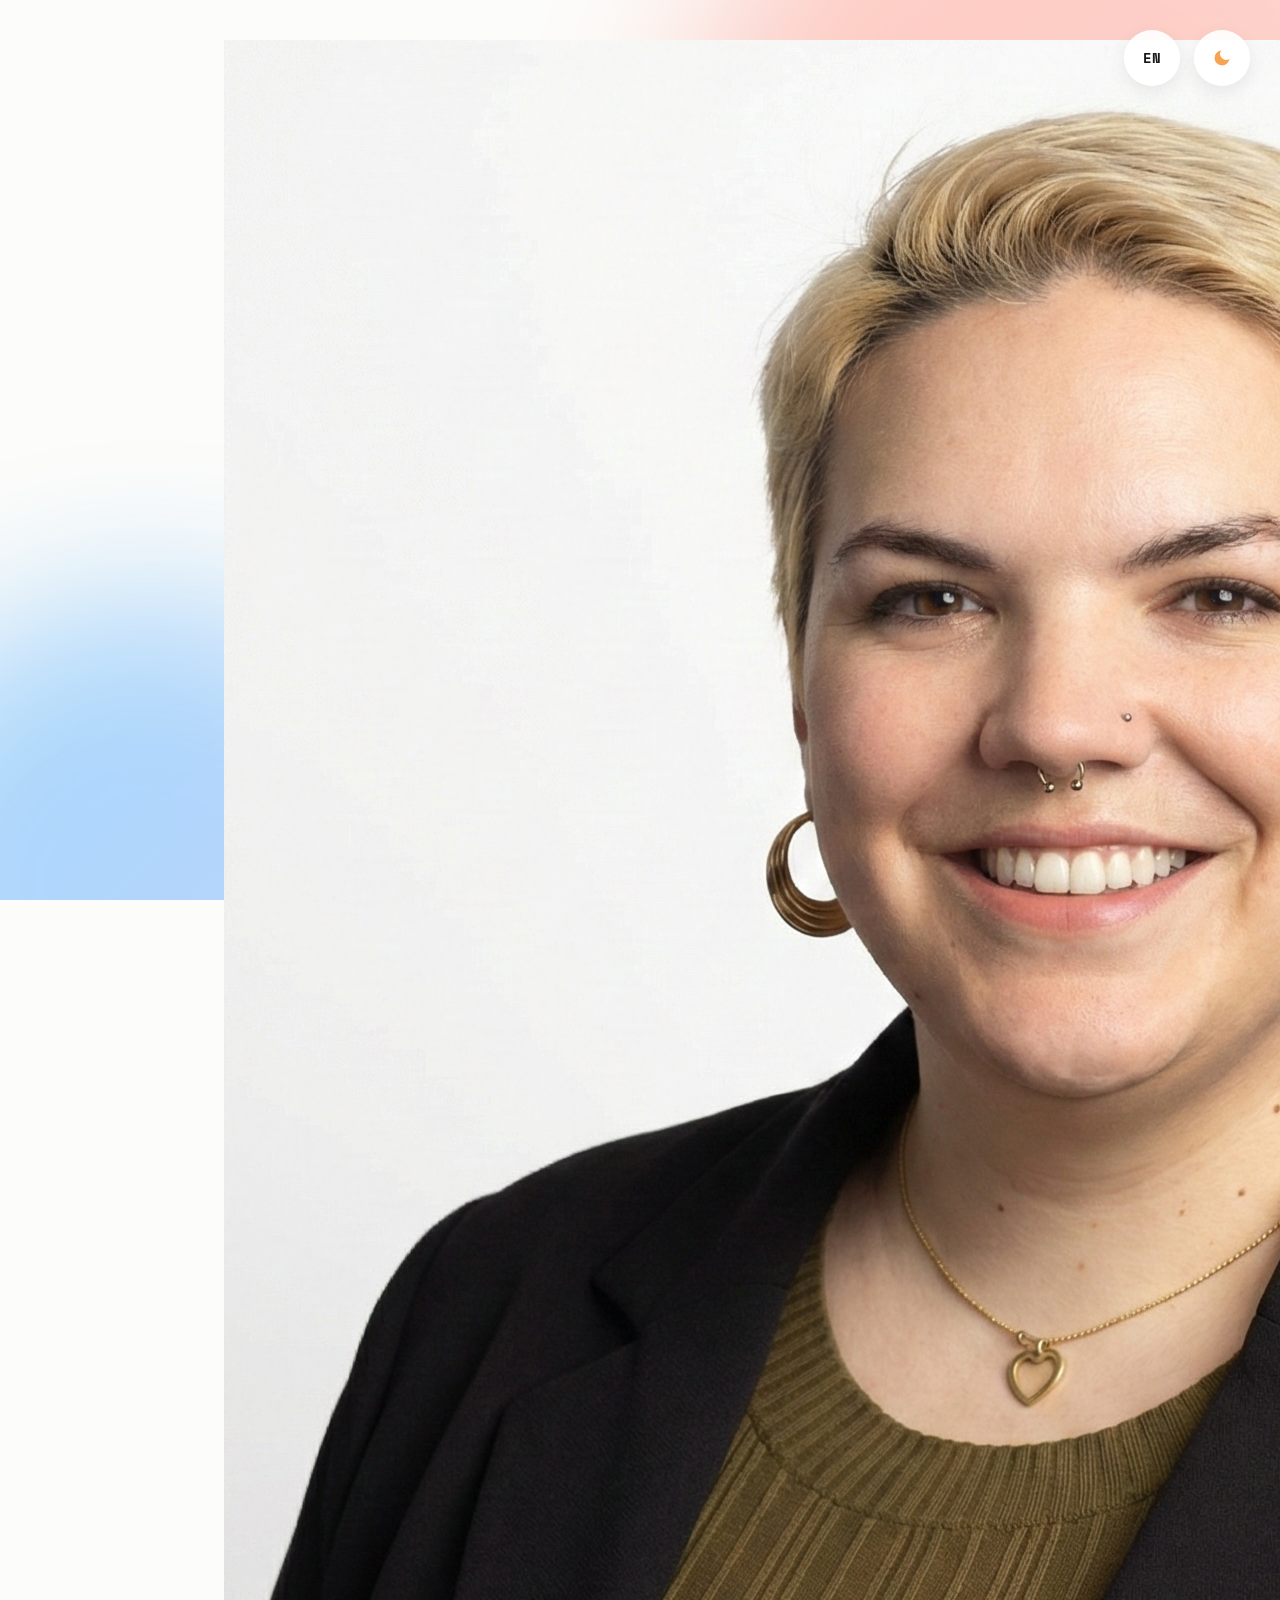
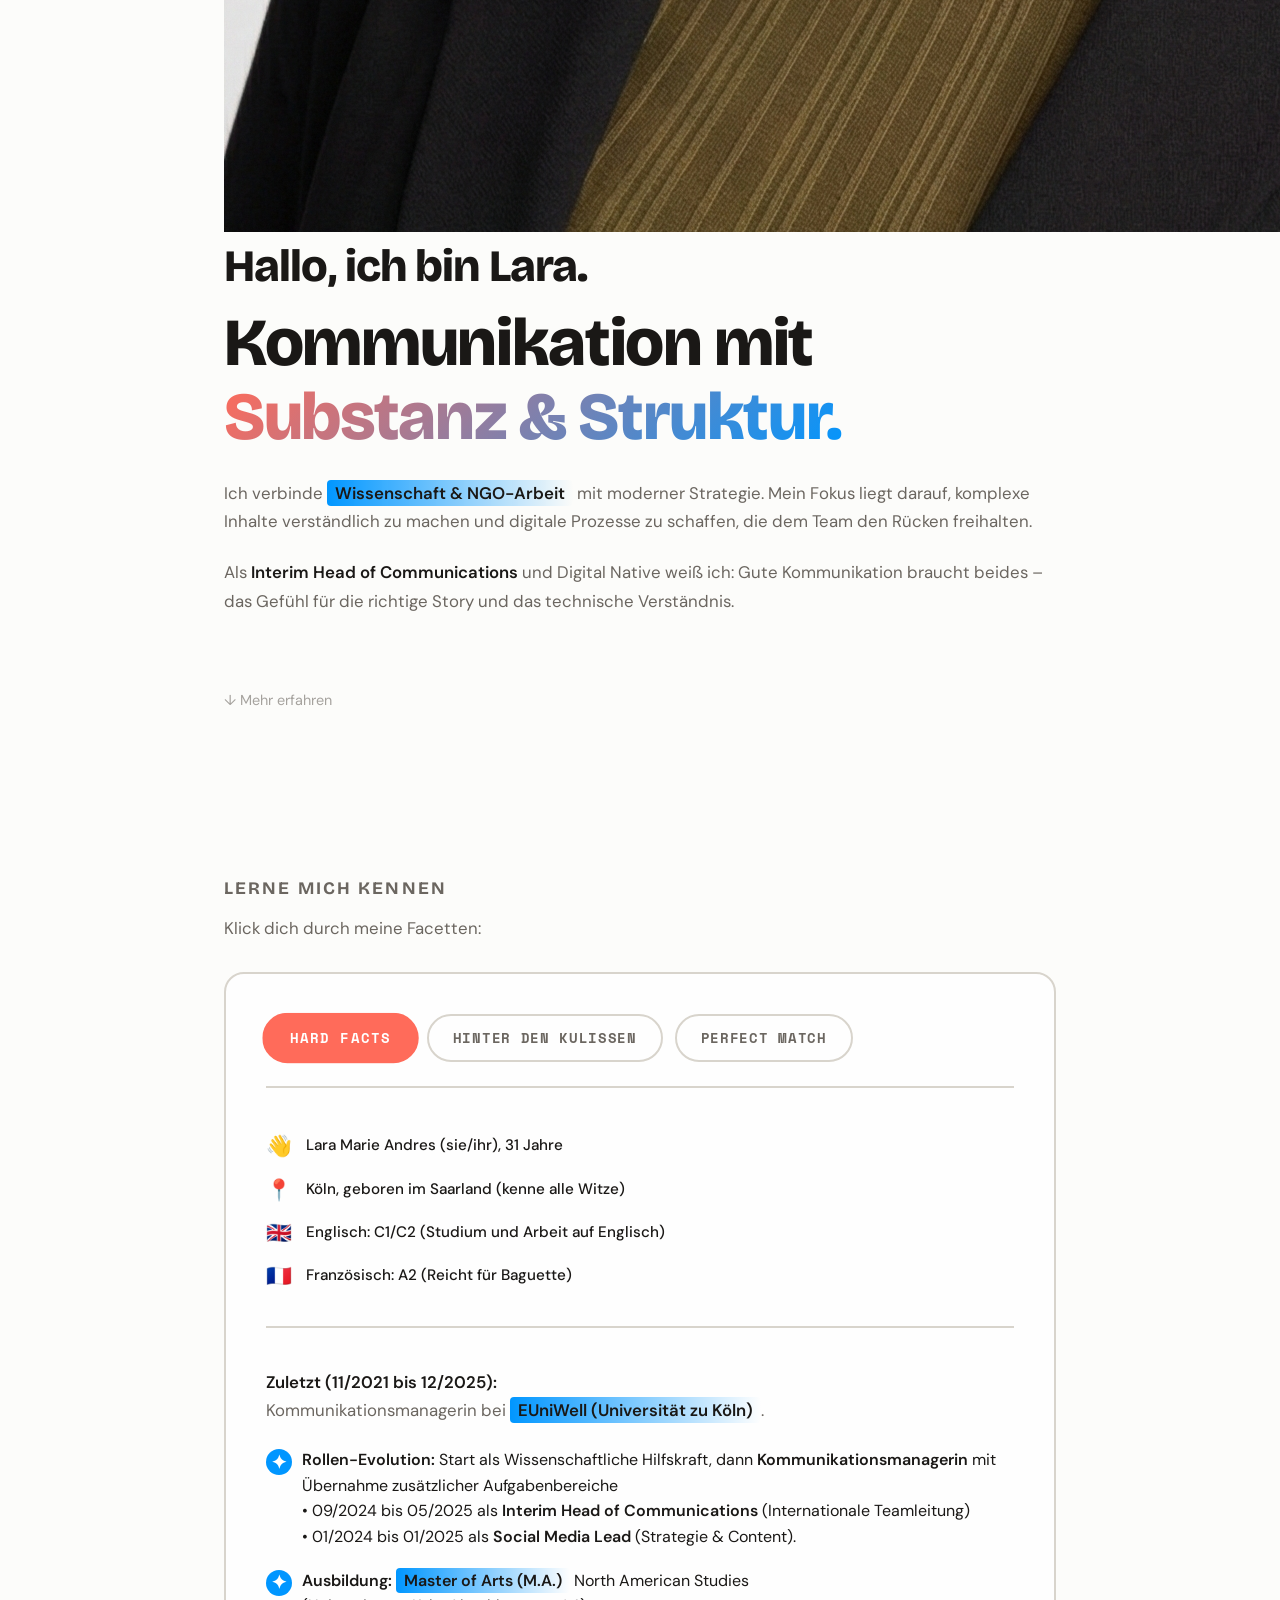
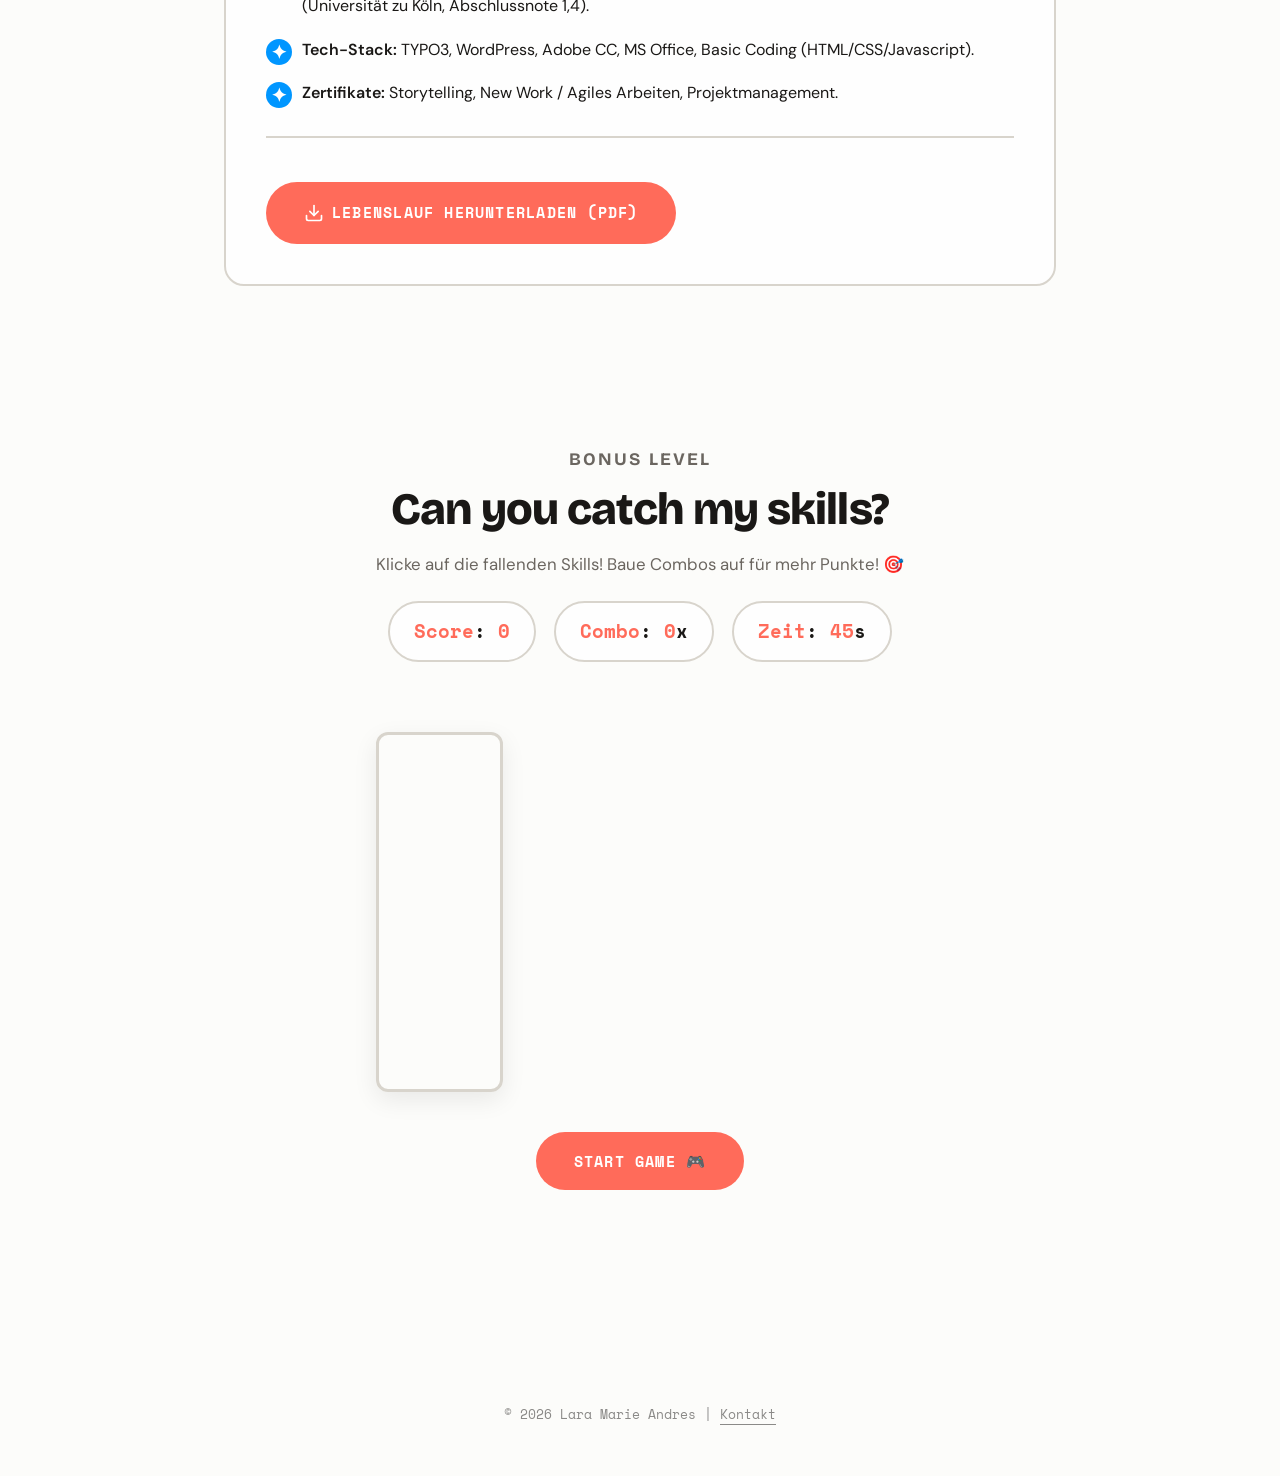
==== index.html @ fde1517f "Update index.html" ====
<!DOCTYPE html>
<html lang="de">
<head>
    <meta charset="UTF-8">
    <meta name="viewport" content="width=device-width, initial-scale=1.0">
    <title>Lara Marie Andres | Portfolio</title>
    
    <link rel="preconnect" href="https://fonts.googleapis.com">
    <link rel="preconnect" href="https://fonts.gstatic.com" crossorigin>
    <link href="https://fonts.googleapis.com/css2?family=Inter:wght@400;500;600&family=Space+Grotesk:wght@500;700&display=swap" rel="stylesheet">

    <link rel="stylesheet" href="style.css">
    <style>
  /* Minimale Inline-Styles */
  .canvas-wrapper { position: relative; width: 100%; height: 360px; margin: 20px auto; max-width: 900px; }
  #gameCanvas { width: 100%; height: 100%; display: block; background: transparent; border-radius: 12px; }
  .combo-display { position: absolute; left: 50%; top: 10px; transform: translateX(-50%); font-weight: 700; color: #FFD93D; text-shadow: 0 2px 8px rgba(0,0,0,0.6); opacity: 0; transition: opacity 0.2s ease; }
  .combo-display.show { opacity: 1; }
  .theme-toggle, .lang-toggle { outline: none; border: none; }
  
</style>
</head>
<body>

    <!-- Language Toggle Button -->
    <button class="lang-toggle" id="langToggle" aria-label="Switch Language">
        <span class="lang-text">EN</span>
    </button>

    <!-- Dark Mode Toggle Button -->
    <button class="theme-toggle" id="themeToggle" aria-label="Toggle Dark Mode">
        <svg class="moon-svg" viewBox="0 0 24 24" width="22" height="22" fill="currentColor" aria-hidden="true" focusable="false">
            <path d="M21 12.79A9 9 0 1111.21 3 7 7 0 0021 12.79z"></path>
        </svg>
        <svg class="sun-svg" viewBox="0 0 24 24" width="22" height="22" aria-hidden="true" focusable="false">
            <g fill="none" stroke="currentColor" stroke-width="1.6" stroke-linecap="round" stroke-linejoin="round">
                <circle cx="12" cy="12" r="4" fill="currentColor"/>
                <line x1="12" y1="1.5" x2="12" y2="4.2"/>
                <line x1="12" y1="19.8" x2="12" y2="22.5"/>
                <line x1="4.7" y1="4.7" x2="6.6" y2="6.6"/>
                <line x1="17.4" y1="17.4" x2="19.3" y2="19.3"/>
                <line x1="1.5" y1="12" x2="4.2" y2="12"/>
                <line x1="19.8" y1="12" x2="22.5" y2="12"/>
                <line x1="4.7" y1="19.3" x2="6.6" y2="17.4"/>
                <line x1="17.4" y1="6.6" x2="19.3" y2="4.7"/>
            </g>
        </svg>
    </button>

    <div class="container">
        
<section class="visible hero-section" style="min-height: 90vh;">
    <div class="hero-content-centered">
        <div class="hero-image-inline">
            <img src="Bewerbung_Quadrat.png" alt="Lara Marie Andres" class="hero-profile-img-inline">
        </div>
        
        <div class="hero-text-inline">
            <h2 data-i18n="hero-greeting">Hallo, ich bin Lara.</h2>
            <h1>
                <span data-i18n="hero-title">Kommunikation mit</span><br>
                <span class="text-gradient" data-i18n="hero-title-gradient">Substanz & Struktur.</span>
            </h1>
        </div>
    </div>
    
    <div class="hero-description">
        <p data-i18n="hero-p1">
            Ich verbinde <span class="highlight">Wissenschaft &amp; NGO-Arbeit</span> mit moderner Strategie. 
            Mein Fokus liegt darauf, komplexe Inhalte verständlich zu machen und digitale Prozesse zu schaffen, die dem Team den Rücken freihalten.
        </p>
        
        <p data-i18n="hero-p2">
            Als <strong>Interim Head of Communications</strong> und Digital Native weiß ich: Gute Kommunikation braucht beides – das Gefühl für die richtige Story und das technische Verständnis.
        </p>
    </div>

    <p class="scroll-hint" data-i18n="scroll-hint" onclick="document.querySelector('section:nth-of-type(2)').scrollIntoView({behavior: 'smooth'})" style="font-size: 0.9rem; margin-top: 50px; opacity: 0.6;">
        ↓ Mehr erfahren
    </p>
</section>

<!-- DECORATIVE RIBBON BACKGROUND -->
<div class="ribbon-bg" aria-hidden="true">
    <div class="ribbon-layer ribbon-1"></div>
    <div class="ribbon-layer ribbon-2"></div>
    <div class="ribbon-layer ribbon-3"></div>
</div>

        <section>
            <h3 data-i18n="section-title">Lerne mich kennen</h3>
            <p style="margin-bottom: 30px;" data-i18n="section-subtitle">Klick dich durch meine Facetten:</p>
            
            <div class="tabs-container">
                <div class="tab-buttons">
                    <button class="tab-btn active" onclick="openTab(event, 'hard-facts')" data-i18n="tab-hard-facts">Hard Facts</button>
                    <button class="tab-btn" onclick="openTab(event, 'behind-scenes')" data-i18n="tab-behind-scenes">Hinter den Kulissen</button>
                    <button class="tab-btn" onclick="openTab(event, 'perfect-match')" data-i18n="tab-perfect-match">Perfect Match</button>
                </div>

                <div id="hard-facts" class="tab-content active">
                    <div class="profile-header">
                        <div class="profile-stats">
                            <div class="stat-row"><span class="stat-icon">👋</span> <span data-i18n="bs-name">Lara Marie Andres (sie/ihr), 31 Jahre</span></div>
                            <div class="stat-row"><span class="stat-icon">📍</span> <span data-i18n="bs-location">Köln, geboren im Saarland (kenne alle Witze)</span></div>
                            <div class="stat-row"><span class="stat-icon">🇬🇧</span> <span data-i18n="bs-english">Englisch: C1/C2 (Studium und Arbeit auf Englisch)</span></div>
                            <div class="stat-row"><span class="stat-icon">🇫🇷</span> <span data-i18n="bs-french">Französisch: A2 (Reicht für Baguette)</span></div>
                        </div>
                    </div>
                    <p data-i18n="hf-intro"><strong>Zuletzt (11/2021 bis 12/2025):</strong><br>
                    Kommunikationsmanagerin bei <span class="highlight">EUniWell (Universität zu Köln)</span>.</p>
                    
                    <ul class="check-list">
                        <li data-i18n="hf-role"><strong>Rollen-Evolution:</strong> Start als Wissenschaftliche Hilfskraft, dann <strong>Kommunikationsmanagerin</strong> mit Übernahme zusätzlicher Aufgabenbereiche<br>
                            • 09/2024 bis 05/2025 <strong>Interim Head of Communications</strong> (Internationale Teamleitung)<br>
                            • 01/2024 bis 01/2025 <strong>Social Media Lead</strong> (Strategie &amp; Content).
                        </li>
                        <li data-i18n="hf-education"><strong>Ausbildung:</strong> <span class="highlight">Master of Arts (M.A.)</span> North American Studies<br>
                            (Universität zu Köln, Abschlussnote 1,4).
                        </li>
                        <li data-i18n="hf-tech"><strong>Tech-Stack:</strong> TYPO3, WordPress, Adobe CC, MS Office, Basic Coding (HTML/CSS/Javascript).</li>
                        <li data-i18n="hf-certs"><strong>Zertifikate:</strong> Storytelling, New Work / Agiles Arbeiten, Projektmanagement.</li>
                    </ul>
                    <div style="margin-top: 30px; padding-top: 20px; border-top: 2px solid var(--warm-gray);">
                        <a href="Lebenslauf_Lara_Andres.pdf" download class="btn" style="display: inline-flex; align-items: center; gap: 8px;">
                            <svg width="20" height="20" viewBox="0 0 24 24" fill="none" stroke="currentColor" stroke-width="2" stroke-linecap="round" stroke-linejoin="round">
                                <path d="M21 15v4a2 2 0 0 1-2 2H5a2 2 0 0 1-2-2v-4"></path>
                                <polyline points="7 10 12 15 17 10"></polyline>
                                <line x1="12" y1="15" x2="12" y2="3"></line>
                            </svg>
                            <span data-i18n="download-cv">Lebenslauf herunterladen (PDF)</span>
                        </a>
                    </div>
                </div>

                <div id="behind-scenes" class="tab-content">
    

                    <p data-i18n="bs-mindset-title"><strong>Mein Mindset & Motivation:</strong></p>
                    <ul class="check-list">
                        <li data-i18n="bs-mindset-1"><strong>Haltung:</strong> Ich verstehe mich als Feministin und blicke <span class="highlight">intersektional</span> auf die Welt. Mein Studium hat meinen Blick für gesellschaftliche Zusammenhänge geschärft.</li>
                        <li data-i18n="bs-mindset-2"><strong>Engagement:</strong> Queere Rechte sind mir ein echtes Anliegen. Beim SCHMIT-Z e.V. habe ich gelernt, wie wichtig Sichtbarkeit ist – und wie man sie schafft.</li>
                        <li data-i18n="bs-mindset-3"><strong>Tech-Neugier:</strong> Ich bin der Typ Mensch, der wissen will, <i>wie</i> es funktioniert. Deshalb der VHS-Kurs in Programmierung. Ich nutze Tools nicht nur, ich denke sie mit.</li>
                    </ul>

                    <div class="info-box" style="padding: var(--spacing-l);">                       
                        <strong data-i18n="bs-else-title">Und sonst so?</strong>
                        
                        <p style="font-size: 0.95rem; margin: 12px 0 20px 0;" data-i18n="bs-else-text">
                            Ich bin sehr tierlieb und gerne draußen unterwegs. Kreativ bin ich beim Töpfern und Linolschnitt tätig. Meine große Reiseliebe kommt aus meinem interkulturellen Interesse – neue Orte und Menschen inspirieren mich.
                        </p>
                        
                        <div class="photo-gallery">
                            <div class="photo-item">
                                <img src="foto_natur.jpg" alt="Draußen in der Natur" class="gallery-img">
                                <p class="photo-caption" data-i18n="photo-nature">Outdoor-Liebe 🌲</p>
                            </div>
                            <div class="photo-item">
                                <img src="foto_kreativ.jpg" alt="Kreative Arbeit" class="gallery-img">
                                <p class="photo-caption" data-i18n="photo-creative">Kreativ tätig 🎨</p>
                            </div>
                            <div class="photo-item">
                                <img src="foto_reise.jpg" alt="Auf Reisen" class="gallery-img">
                                <p class="photo-caption" data-i18n="photo-travel">Weltentdecker ✈️</p>
                            </div>
                        </div>
                    </div>
                </div>

                <div id="perfect-match" class="tab-content">
                    <p data-i18n="pm-title"><strong>Was ich suche:</strong></p>
                    <p data-i18n="pm-intro">Köln ist meine Homebase. Aber gute Arbeit macht nicht an der Stadtgrenze halt. Ich suche eine Aufgabe mit <span class="highlight">Wirkung</span>.</p>
                    
                    <ul class="check-list">
                        <li data-i18n="pm-environment"><strong>Das Umfeld:</strong> Meine Wurzeln liegen im Non-Profit-Sektor. Aber ich muss dort nicht bleiben. Ein <strong>wertebasiertes Unternehmen</strong> reizt mich genauso.</li>
                        <li data-i18n="pm-location"><strong>Ort & Modus:</strong> Ob Köln, Bonn, Düsseldorf oder die Region – für den richtigen Job bin ich natürlich gerne mobil. <strong>Hybrid & Remote</strong> sind für mich möglich.</li>
                        <li data-i18n="pm-culture"><strong>Die Kultur:</strong> Ich suche ein Team, das "New Work" wirklich lebt. Offenheit, Humor und der Wille, Dinge besser zu machen, sind mir wichtiger als starre Hierarchien.</li>
                    </ul>

                    <div style="margin-top: 30px; padding: var(--spacing-m); background: var(--surface); border-radius: var(--radius-soft); border: 2px solid var(--warm-gray);">
    <strong data-i18n="pm-availability-title" style="display: block; margin-bottom: 16px; font-size: 1.05rem;">Verfügbarkeit & Rahmenbedingungen:</strong>
    
    <div class="availability-grid">
        <div class="availability-item">
            <span class="availability-icon">📅</span>
            <div>
                <strong data-i18n="pm-start-label">Start:</strong>
                <span data-i18n="pm-start-value">Ab sofort</span>
            </div>
        </div>
        
        <div class="availability-item">
            <span class="availability-icon">⏰</span>
            <div>
                <strong data-i18n="pm-type-label">Anstellung:</strong>
                <span data-i18n="pm-type-value">Vollzeit oder Teilzeit ab 30h/Woche</span>
            </div>
        </div>
        
        <div class="availability-item">
            <span class="availability-icon">✈️</span>
            <div>
                <strong data-i18n="pm-travel-label">Reisebereitschaft:</strong>
                <span data-i18n="pm-travel-value">Gelegentliche Dienstreisen kein Problem</span>
            </div>
        </div>
    </div>
</div>
                    
                    <div style="margin-top: 30px;">
                        <a href="mailto:larandres1994@gmail.com" class="btn" data-i18n="pm-cta">Lass uns sprechen →</a>
                    </div>
                </div>
            </div>
        </section>

    </div>

<!-- MINI GAME SECTION -->
<section style="min-height: 100vh; position: relative;">
    <div class="container">
        <h3 style="text-align: center;" data-i18n="game-title">Bonus Level</h3>
        <h2 style="text-align: center;" data-i18n="game-subtitle">Can you catch my skills?</h2>
        <p style="text-align: center;" data-i18n="game-desc">Klicke auf die fallenden Skills! Baue Combos auf für mehr Punkte! 🎯</p>
        
        <div class="game-container">
            <div class="game-stats" style="display:flex; justify-content:center; gap:18px; margin-bottom:10px;">
                <div class="stat"><span data-i18n="game-score">Score</span>: <span id="score">0</span></div>
                <div class="stat"><span data-i18n="game-combo">Combo</span>: <span id="combo">0</span>x</div>
                <div class="stat"><span data-i18n="game-time">Zeit</span>: <span id="timer">45</span>s</div>
            </div>
            
            <div class="achievements" id="achievements" style="text-align:center;"></div>
            
            <div class="canvas-wrapper">
                <canvas id="gameCanvas"></canvas>
                <div id="comboDisplay" class="combo-display"></div>
            </div>
            
            <div style="text-align:center;">
                <button class="btn" id="startGame" style="margin-top: 20px;" data-i18n="game-start">
                    Start Game 🎮
                </button>
            </div>
            
            <div id="gameOver" class="game-over hidden" style="max-width:700px; margin: 20px auto;">
                <h2 id="finalScore"></h2>
                <p id="gameMessage"></p>
                <div id="badgesEarned" class="badges-earned"></div>
                <div style="margin-top:12px;">
                    <button class="btn" id="playAgain" data-i18n="game-play-again">Play Again</button>
                </div>
            </div>
        </div>
    </div>
</section>
    

    <footer style="padding: 50px 0; text-align: center; opacity: 0.5; font-size: 0.8rem; border-top: 1px solid var(--border-color);">
        &copy; 2026 Lara Marie Andres | <a href="mailto:larandres1994@gmail.com" style="color: inherit; text-decoration: none;" data-i18n="footer-contact">Kontakt</a><br>
    </footer>

<script src="js/main.js"></script>

</body>
</html>
---- style.css ----
/* === GEN-Z PORTFOLIO AESTHETIK === */

@import url('https://fonts.googleapis.com/css2?family=Bricolage+Grotesque:wght@400;600;700;800&family=Space+Mono:wght@400;700&family=DM+Sans:wght@400;500;600&display=swap');

:root {
/* NEUTRAL BASE */
--cream: #FCFCFA;
--off-white: #FEFEFE;
--warm-gray: #D8D4CC;
--text-dark: #1A1816;
--text-muted: #6B6660;
--surface: var(--off-white);
--card-border: var(--warm-gray);

/* TOGGLE ICON */
--toggle-bg: rgba(255,255,255,0.9);
--toggle-color: #F6A352;

/* POPPIGE AKZENTFARBEN */
--coral: #FF6B5A;
--electric-blue: #0096FF;
--dark-taupe: #B8B4AC;
--deep-red: #C73E3A;
--sky: #5586FF;

/* FARBLOGIK LIGHT MODE */
--primary-accent: var(--coral);
--secondary-accent: var(--electric-blue);

/* GRADIENTS */
--gradient-warm: linear-gradient(135deg, #FF6B5A 0%, #0096FF 100%);
--gradient-cool: linear-gradient(135deg, #B8B4AC 0%, #5586FF 100%);

/* MODAL / SHADOW */
--modal-border: rgba(0,0,0,0.12);
--modal-shadow: 0 20px 60px rgba(0,0,0,0.12);

/* SPACING & RADIUS */
--radius-soft: 20px;
--radius-pill: 100px;
--spacing-xs: 8px;
--spacing-s: 16px;
--spacing-m: 24px;
--spacing-l: 40px;
--spacing-xl: 64px;
}

/* DARK MODE */
body.dark-mode {
--cream: #1A1816;
--off-white: #252320;
--warm-gray: #3D3935;
--text-dark: #FAF7F2;
--text-muted: #AEA89F;
--surface: var(--off-white);
--card-border: var(--warm-gray);

/* TOGGLE ICON DARK */
--toggle-bg: rgba(255,255,255,0.03);
--toggle-color: #F1C555;

/* FARBLOGIK DARK MODE (konträr) */
--primary-accent: var(--electric-blue);
--secondary-accent: var(--coral);

/* MODAL / SHADOW */
--modal-border: rgba(255,255,255,0.06);
--modal-shadow: 0 40px 80px rgba(0,0,0,0.6);
}



/* === GLOBAL RESET === */
* {
margin: 0;
padding: 0;
box-sizing: border-box;
}

body {
background-color: var(--cream);
color: var(--text-dark);
font-family: 'DM Sans', -apple-system, BlinkMacSystemFont, sans-serif;
font-size: 18px;
line-height: 1.7;
overflow-x: hidden;
transition: background-color 0.4s ease, color 0.4s ease;
}

.container {
max-width: 880px;
margin: 0 auto;
padding: 0 var(--spacing-m);
}

/* === DARK MODE TOGGLE === */
.theme-toggle {
position: fixed;
top: 30px;
right: 30px;
z-index: 10000;
background: var(--toggle-bg);
border: 1px solid rgba(0,0,0,0.06);
width: 56px;
height: 56px;
border-radius: 50%;
cursor: pointer;
display: flex;
align-items: center;
justify-content: center;
font-size: 1.5rem;
transition: transform 0.4s cubic-bezier(0.34, 1.56, 0.64, 1), box-shadow 0.3s ease, background 0.3s ease;
box-shadow: 0 6px 18px rgba(0,0,0,0.08);
color: var(--toggle-color);
}

.theme-toggle:hover {
transform: rotate(180deg) scale(1.06);
border-color: var(--primary-accent);
box-shadow: 0 10px 28px rgba(0,0,0,0.12);
}

/* Icon visibility: Moon visible in Light (default), Sun visible in Dark */
.theme-toggle .moon-svg { display: block; width: 20px; height: 20px; color: var(--toggle-color); }
.theme-toggle .sun-svg  { display: none; width: 20px; height: 20px; color: var(--toggle-color); }

body.dark-mode .moon-svg { display: none; }
body.dark-mode .sun-svg  { display: block; }


/* === LANGUAGE TOGGLE === */
.lang-toggle {
    position: fixed;
    top: 30px;
    right: 100px;
    z-index: 10000;
    background: var(--toggle-bg);
    border: 1px solid rgba(0,0,0,0.06);
    width: 56px;
    height: 56px;
    border-radius: 50%;
    cursor: pointer;
    display: flex;
    align-items: center;
    justify-content: center;
    font-family: 'Space Mono', monospace;
    font-size: 0.85rem;
    font-weight: 700;
    color: var(--text-dark);
    transition: transform 0.3s ease, box-shadow 0.3s ease, background 0.3s ease;
    box-shadow: 0 6px 18px rgba(0,0,0,0.08);
}

.lang-toggle:hover {
    transform: scale(1.06);
    box-shadow: 0 10px 28px rgba(0,0,0,0.12);
}

@media (max-width: 768px) {
    .lang-toggle {
        top: 20px;
        right: 80px;
        width: 48px;
        height: 48px;
        font-size: 0.75rem;
    }
}

/* === TYPOGRAFIE === */
h1, h2, h3 {
font-family: 'Bricolage Grotesque', sans-serif;
font-weight: 800;
line-height: 1.1;
letter-spacing: -0.02em;
}

h1 {
font-size: clamp(2.5rem, 6vw, 4.2rem);
margin-bottom: var(--spacing-m);
position: relative;
}

h2 {
font-size: clamp(1.8rem, 5vw, 2.8rem);
margin-bottom: var(--spacing-s);
}

h3 {
font-size: 1.1rem;
text-transform: uppercase;
letter-spacing: 0.12em;
font-weight: 700;
color: var(--text-muted);
margin-bottom: var(--spacing-s);
}

p {
font-size: 1.05rem;
color: var(--text-muted);
margin-bottom: 1.4rem;
}

strong {
color: var(--text-dark);
font-weight: 600;
}

/* === TEXT EFFECTS === */
.text-gradient {
background: var(--gradient-warm);
-webkit-background-clip: text;
-webkit-text-fill-color: transparent;
background-clip: text;
display: inline-block;
}

/* HIGHLIGHT - Light Mode: Blau */
.highlight {
background: linear-gradient(to right, transparent 0%, var(--electric-blue) 50%, transparent 100%);
background-size: 200% 100%;
background-position: 100% 0;
padding: 2px 8px;
border-radius: 4px;
color: var(--text-dark);
font-weight: 600;
transition: background-position 0.6s ease;
}

.highlight:hover {
background-position: 0 0;
}

/* HIGHLIGHT - Dark Mode: Coral */
body.dark-mode .highlight {
background: linear-gradient(to right, transparent 0%, var(--coral) 50%, transparent 100%);
background-size: 200% 100%;
background-position: 100% 0;
padding: 2px 8px;
border-radius: 4px;
color: #FFFFFF;
font-weight: 600;
transition: background-position 0.6s ease;
}

body.dark-mode .highlight:hover {
background-position: 0 0;
}

/* === LAYOUT SECTIONS === */
section {
min-height: 50vh;
display: flex;
flex-direction: column;
justify-content: center;
margin-bottom: var(--spacing-xl);
padding: var(--spacing-l) 0;
opacity: 0;
transform: translateY(30px);
transition: all 0.9s cubic-bezier(0.16, 1, 0.3, 1);
}

section.visible {
opacity: 1;
transform: translateY(0);
}

section:first-of-type {
min-height: 92vh;
}

/* === TABS CONTAINER === */
.tabs-container {
background: var(--off-white);
border: 2px solid var(--warm-gray);
border-radius: var(--radius-soft);
padding: var(--spacing-l);
position: relative;
overflow: hidden;
}

.tabs-container::before {
content: '';
position: absolute;
top: -50%;
right: -10%;
width: 300px;
height: 300px;
background: var(--gradient-cool);
opacity: 0.06;
border-radius: 50%;
pointer-events: none;
}

/* === TAB BUTTONS === */
.tab-buttons {
display: flex;
gap: 12px;
flex-wrap: wrap;
margin-bottom: var(--spacing-l);
padding-bottom: var(--spacing-m);
border-bottom: 2px solid var(--warm-gray);
}

/* TAB BUTTONS - Light Mode: Standard Coral, Hover Blau */
.tab-btn {
background: transparent;
border: 2px solid var(--warm-gray);
color: var(--text-muted);
font-family: 'Space Mono', monospace;
font-size: 0.85rem;
font-weight: 700;
text-transform: uppercase;
letter-spacing: 0.05em;
cursor: pointer;
padding: 12px 24px;
border-radius: var(--radius-pill);
transition: all 0.3s cubic-bezier(0.34, 1.56, 0.64, 1);
position: relative;
overflow: visible;
}

.tab-btn:hover {
border-color: var(--secondary-accent);
background: var(--secondary-accent);
color: #FFFFFF;
transform: translateY(-2px);
}

.tab-btn.active {
background: var(--primary-accent);
color: #FFFFFF;
border-color: var(--primary-accent);
transform: scale(1.05);
}

.tab-btn.active:hover {
background: var(--secondary-accent);
border-color: var(--secondary-accent);
color: #FFFFFF;
}

/* === TAB CONTENT === */
.tab-content {
display: none;
animation: fadeSlideIn 0.5s cubic-bezier(0.16, 1, 0.3, 1);
}

.tab-content.active {
display: block;
}

@keyframes fadeSlideIn {
from {
opacity: 0;
transform: translateY(20px);
}
to {
opacity: 1;
transform: translateY(0);
}
}

/* === LISTS === */
ul.check-list {
list-style: none;
padding: 0;
}

ul.check-list li {
margin-bottom: 18px;
padding-left: 36px;
position: relative;
font-size: 1rem;
line-height: 1.6;
}

/* BULLET POINTS - Light Mode: Initial Blau, Hover Coral */
ul.check-list li::before {
content: '✦';
position: absolute;
left: 0;
top: 2px;
font-family: 'Space Mono', monospace;
font-weight: 700;
font-size: 1.2rem;
width: 26px;
height: 26px;
background: var(--electric-blue);
color: #FFFFFF;
border-radius: 50%;
display: flex;
align-items: center;
justify-content: center;
transition: all 0.3s ease;
}

ul.check-list li:hover::before {
background: var(--coral);
transform: scale(1.15);
color: #FFFFFF;
}

/* BULLET POINTS - Dark Mode: Initial Coral, Hover Blau */
body.dark-mode ul.check-list li::before {
background: var(--coral);
color: #FFFFFF;
}

body.dark-mode ul.check-list li:hover::before {
background: var(--electric-blue);
transform: scale(1.15);
color: #FFFFFF;
}

/* === PROFILE SECTION === */
.profile-header {
display: flex;
align-items: center;
gap: var(--spacing-m);
margin-bottom: var(--spacing-l);
padding-bottom: var(--spacing-m);
border-bottom: 2px solid var(--warm-gray);
}

.profile-img {
width: 110px;
height: 110px;
border-radius: 50%;
object-fit: cover;
border: 4px solid var(--off-white);
outline: 3px solid var(--dark-taupe);
transition: all 0.4s ease;
}

.profile-img:hover {
outline-color: var(--primary-accent);
transform: scale(1.05) rotate(3deg);
}

.profile-stats {
flex: 1;
}

.stat-row {
display: flex;
align-items: center;
gap: 12px;
margin-bottom: 8px;
font-weight: 500;
font-size: 0.95rem;
}

.stat-icon {
font-size: 1.3rem;
min-width: 28px;
}

/* === BUTTON === */
/* BUTTONS - Light Mode: Standard Coral, Hover Blau */
.btn {
display: inline-flex;
align-items: center;
justify-content: center;
margin-top: var(--spacing-m);
padding: 18px 38px;
background: var(--primary-accent);
color: #FFFFFF;
font-family: 'Space Mono', monospace;
font-size: 0.95rem;
font-weight: 700;
text-transform: uppercase;
letter-spacing: 0.08em;
text-decoration: none;
border: none;
cursor: pointer;
border-radius: var(--radius-pill);
}

.btn:hover {
background: var(--secondary-accent);
color: #FFFFFF;
transform: translateY(-4px);
box-shadow: 0 12px 28px rgba(0, 150, 255, 0.4);
}

body.dark-mode .btn:hover {
box-shadow: 0 12px 28px rgba(255, 107, 90, 0.4);
}

/* === SPECIAL BOX === */
.info-box {
margin-top: var(--spacing-m);
background: linear-gradient(135deg, rgba(184, 180, 172, 0.12) 0%, rgba(0, 150, 255, 0.08) 100%);
padding: var(--spacing-m);
border-radius: var(--radius-soft);
border-left: 4px solid var(--dark-taupe);
}

.info-box strong {
display: block;
margin-bottom: 8px;
color: var(--text-dark);
}

/* === FOOTER === */
footer {
padding: var(--spacing-xl) 0;
text-align: center;
opacity: 0.6;
font-size: 0.85rem;
border-top: 2px solid var(--warm-gray);
font-family: 'Space Mono', monospace;
}

footer a {
color: inherit;
text-decoration: none;
border-bottom: 1px solid currentColor;
transition: color 0.3s ease;
}

footer a:hover {
color: var(--primary-accent);
}

/* === RESPONSIVE === */
@media (max-width: 768px) {
h1 {
font-size: 3rem;
}

.profile-header {
flex-direction: column;
text-align: center;
}

.tabs-container {
padding: var(--spacing-m);
}

.tab-buttons {
justify-content: center;
}

.tab-btn {
font-size: 0.75rem;
padding: 10px 18px;
}

.theme-toggle {
top: 20px;
right: 20px;
width: 48px;
height: 48px;
font-size: 1.2rem;
}
}

/* === SCROLL INDICATOR === */
@keyframes bounce {
0%, 100% { transform: translateY(0); }
50% { transform: translateY(8px); }
}

.scroll-hint {
animation: bounce 2s ease-in-out infinite;
cursor: pointer;
transition: opacity 0.3s ease;
}

.scroll-hint:hover {
opacity: 0.8;
}


/* === MINI GAME ENHANCED === */
.game-section { 
    /* optional: rustikale Abstände über/unter dem Block */
    padding-top: 40px;
    padding-bottom: 40px;
}

.game-container {
    /* gleiche Max-Breite wie .container, zentriert in der Seite */
    max-width: 880px;
    margin: 0 auto;      /* zentriert die Block-Spalte, Inhalt innen linksbündig */
    text-align: left;    /* Inhalte linksbündig innerhalb der Spalte */
    padding: 0 0 40px 0; /* optional: Abstand nach unten */
    max-width: 880px;     /* gleiche Breite wie .container oben */
    margin: 0 auto;       /* zentriert die column auf der Seite */
    text-align: left;     /* Inhalte innerhalb linksbündig */
    padding: 0 0 40px 0;  /* optionaler Abstand nach unten */
}

.game-section h3,
.game-section h2,
.game-section p {
    text-align: left !important;  /* !important überschreibt vorhandene inline text-align */
    margin-left: 0;
}

.game-stats {
display: flex;
    justify-content: flex-start;   /* linksbündig */
    justify-content: flex-start;
gap: var(--spacing-m);
margin-bottom: var(--spacing-m);
font-family: 'Space Mono', monospace;
font-size: 1.2rem;
font-weight: 700;
flex-wrap: wrap;
align-items: center;
}

.game-stats .stat {
background: var(--off-white);
padding: 12px 24px;
border-radius: var(--radius-pill);
border: 2px solid var(--warm-gray);
transition: all 0.3s ease;
}

.game-stats .stat span {
color: var(--primary-accent);
}

.game-stats .stat.combo-active {
background: var(--primary-accent);
color: #FFFFFF;
border-color: var(--primary-accent);
transform: scale(1.1);
}

.game-stats .stat.combo-active span {
color: #FFFFFF;
}

.achievements {
display: flex;
justify-content: center;
gap: 8px;
margin-bottom: var(--spacing-s);
min-height: 40px;
flex-wrap: wrap;
}

.achievement-badge {
background: var(--off-white);
border: 2px solid var(--warm-gray);
padding: 6px 14px;
border-radius: var(--radius-pill);
font-size: 0.75rem;
font-family: 'Space Mono', monospace;
animation: badgePop 0.4s cubic-bezier(0.34, 1.56, 0.64, 1);
}

@keyframes badgePop {
0% { transform: scale(0); opacity: 0; }
50% { transform: scale(1.2); }
100% { transform: scale(1); opacity: 1; }
}

/* Canvas wrapper: Canvas links (keine horizontale Zentrierung) */
.canvas-wrapper {
max-width: 100%;
    margin: 0;                      /* kein auto zentrieren */
    margin: 0;                     /* kein auto zentrieren */
display: flex;
    justify-content: flex-start;    /* Canvas linksbündig in der column */
    justify-content: flex-start;   /* linksbündig */
position: relative;
    gap: 24px;                      /* optionaler horizontaler Abstand */
    gap: 24px;
}

/* Canvas: sichtbar und links innerhalb der column */
#gameCanvas {
width: 100%;
max-width: 750px;
height: 650px;
background: var(--surface);
border: 3px solid var(--card-border);
border-radius: var(--radius-soft);
cursor: crosshair;
display: block;
    margin: 0;                       /* wichtig: kein auto */
    margin: 0;                      /* wichtig: kein auto */
box-shadow: 0 8px 24px rgba(0, 0, 0, 0.08);
}

.game-container .btn {
    margin-left: 0;
    display: inline-flex;
}

/* If you still want an .active class visual, you can animate it — but keep canvas present */
#gameCanvas.active {
box-shadow: 0 20px 40px rgba(0,0,0,0.12);
}

.combo-display {
position: absolute;
top: 50%;
left: 50%;
transform: translate(-50%, -50%);
font-size: 4rem;
font-family: 'Bricolage Grotesque', sans-serif;
font-weight: 800;
color: var(--primary-accent);
pointer-events: none;
opacity: 0;
text-shadow: 0 4px 12px rgba(0, 0, 0, 0.2);
}

.combo-display.show {
animation: comboFlash 0.6s ease-out;
}

@keyframes comboFlash {
0% { opacity: 0; transform: translate(-50%, -50%) scale(0.5); }
50% { opacity: 1; transform: translate(-50%, -50%) scale(1.2); }
100% { opacity: 0; transform: translate(-50%, -50%) scale(1); }
}

/* === GAME OVER MODAL - FIXED === */
.game-over {
    position: fixed;
    top: 50%;
    left: 50%;
    transform: translate(-50%, -50%);
    background: var(--cream);
    color: var(--text-dark);
    border: 3px solid var(--primary-accent);
    border-radius: var(--radius-soft);
    padding: var(--spacing-l);
    text-align: center;
    z-index: 10001;
    box-shadow: 0 20px 60px rgba(0, 0, 0, 0.3);
    max-width: 400px;
    width: 90%;
}

.game-over.hidden {
    display: none !important;
}

.game-over h2 {
    color: var(--primary-accent);
    margin-bottom: var(--spacing-s);
    font-size: 1.8rem;
}

.game-over p {
    color: var(--text-muted);
    margin-bottom: var(--spacing-m);
}

body.dark-mode .game-over {
    background: var(--off-white);
    box-shadow: 0 20px 60px rgba(0, 0, 0, 0.6);
}

/* ensure inner badges/pills are readable in both themes */
.game-over .achievement-badge,
.game-over .game-stats .stat {
background: var(--surface);
border: 2px solid var(--card-border);
color: var(--text-dark);
}

.badges-earned {
display: flex;
flex-wrap: wrap;
gap: 8px;
justify-content: center;
margin: var(--spacing-m) 0;
}

.badges-earned .badge {
background: var(--primary-accent);
color: #FFFFFF;
padding: 8px 16px;
border-radius: var(--radius-pill);
font-size: 0.85rem;
font-family: 'Space Mono', monospace;
font-weight: 700;
}

/* Responsive mini-game tweaks */
@media (max-width: 768px) {
#gameCanvas {
height: 550px;
max-width: 100%;
}

.game-stats {
font-size: 1rem;
gap: var(--spacing-s);
}

.game-stats .stat {
padding: 10px 18px;
}

.combo-display {
font-size: 3rem;
}
}

@media (max-width: 480px) {
#gameCanvas {
height: 450px;
}

.combo-display {
font-size: 2.5rem;
}
}


/* === FLOWING RIBBON BACKGROUND === */
.ribbon-bg {
    position: fixed;
    top: 0;
    left: 0;
    width: 100%;
    height: 100%;
    pointer-events: none;
    z-index: 0;
    overflow: hidden;
}

.ribbon-layer {
    position: absolute;
    border-radius: 50%;
    filter: blur(80px);
    opacity: 0.35;
    transition: transform 0.1s ease-out;
}

.ribbon-1 {
    width: 800px;
    height: 800px;
    background: linear-gradient(135deg, #FF6B5A 0%, #FF8F7A 100%);
    top: -200px;
    right: -200px;
}

.ribbon-2 {
    width: 600px;
    height: 600px;
    background: linear-gradient(135deg, #0096FF 0%, #5586FF 100%);
    top: 600px;
    left: -150px;
}

.ribbon-3 {
    width: 700px;
    height: 700px;
    background: linear-gradient(135deg, #FF6B5A 30%, #0096FF 100%);
    top: 1400px;
    right: -100px;
}

/* Dark mode: etwas stärker */
body.dark-mode .ribbon-layer {
    opacity: 0.10;
}

/* Content über Ribbon */
.container, section, .tabs-container, .game-container, footer {
    position: relative;
    z-index: 1;
}

@media (max-width: 768px) {
    .ribbon-layer {
        opacity: 0.1;
        filter: blur(60px);
    }
    .ribbon-1 { width: 500px; height: 500px; }
    .ribbon-2 { width: 400px; height: 400px; }
    .ribbon-3 { width: 450px; height: 450px; }
}


/* === PHOTO GALLERY === */
.photo-gallery {
    display: grid;
    grid-template-columns: repeat(auto-fit, minmax(140px, 1fr));
    gap: var(--spacing-s);
    margin-top: var(--spacing-m);
}

.photo-item {
    text-align: center;
}

.gallery-img {
    width: 100%;
    aspect-ratio: 1;
    object-fit: cover;
    border-radius: var(--radius-soft);
    border: 3px solid var(--warm-gray);
    transition: all 0.4s cubic-bezier(0.34, 1.56, 0.64, 1);
    cursor: pointer;
}

.gallery-img:hover {
    border-color: var(--primary-accent);
    transform: scale(1.05) rotate(-2deg);
    box-shadow: 0 12px 28px rgba(0, 0, 0, 0.15);
}

.photo-caption {
    margin-top: 8px;
    font-size: 0.85rem;
    font-family: 'Space Mono', monospace;
    font-weight: 600;
    color: var(--text-muted);
}

@media (max-width: 768px) {
    .photo-gallery {
        grid-template-columns: repeat(3, 1fr);
        gap: 12px;
    }
}



/* === AVAILABILITY GRID === */
.availability-grid {
    display: flex;
    flex-direction: column;
    gap: 16px;
}

.availability-item {
    display: flex;
    align-items: flex-start;
    gap: 14px;
    padding: 12px;
    background: var(--cream);
    border-radius: 12px;
    transition: all 0.3s ease;
}

.availability-item:hover {
    background: linear-gradient(135deg, rgba(0, 150, 255, 0.05) 0%, rgba(255, 107, 90, 0.05) 100%);
    transform: translateX(4px);
}

.availability-icon {
    font-size: 1.5rem;
    min-width: 32px;
    text-align: center;
}

.availability-item div {
    flex: 1;
    display: flex;
    flex-direction: column;
    gap: 4px;
}

.availability-item strong {
    color: var(--text-dark);
    font-size: 0.95rem;
    display: block;
}

.availability-item span:not(.availability-icon) {
    color: var(--text-muted);
    font-size: 0.9rem;
}

@media (max-width: 768px) {
    .availability-item {
        gap: 10px;
    }
    
    .availability-icon {
        font-size: 1.3rem;
        min-width: 28px;
    }
}


/* === HERO SECTION WITH IMAGE === */
.hero-section {
    display: flex;
    flex-direction: column;
    justify-content: center;
}

.hero-content {
    display: grid;
    grid-template-columns: 280px 1fr;
    gap: var(--spacing-l);
    align-items: center;
    margin-bottom: var(--spacing-l);
}

.hero-image {
    position: relative;
}

.hero-profile-img {
    width: 100%;
    aspect-ratio: 1;
    object-fit: cover;
    border-radius: var(--radius-soft);
    border: 4px solid var(--off-white);
    outline: 3px solid var(--primary-accent);
    box-shadow: 0 20px 60px rgba(0, 0, 0, 0.12);
    transition: all 0.4s ease;
}

.hero-profile-img:hover {
    transform: scale(1.02);
    outline-color: var(--secondary-accent);
}

.hero-text h2 {
    margin-top: 0;
}

/* Responsive */
@media (max-width: 768px) {
    .hero-content {
        grid-template-columns: 1fr;
        gap: var(--spacing-m);
        text-align: center;
    }
    
    .hero-image {
        max-width: 200px;
        margin: 0 auto;
    }
}
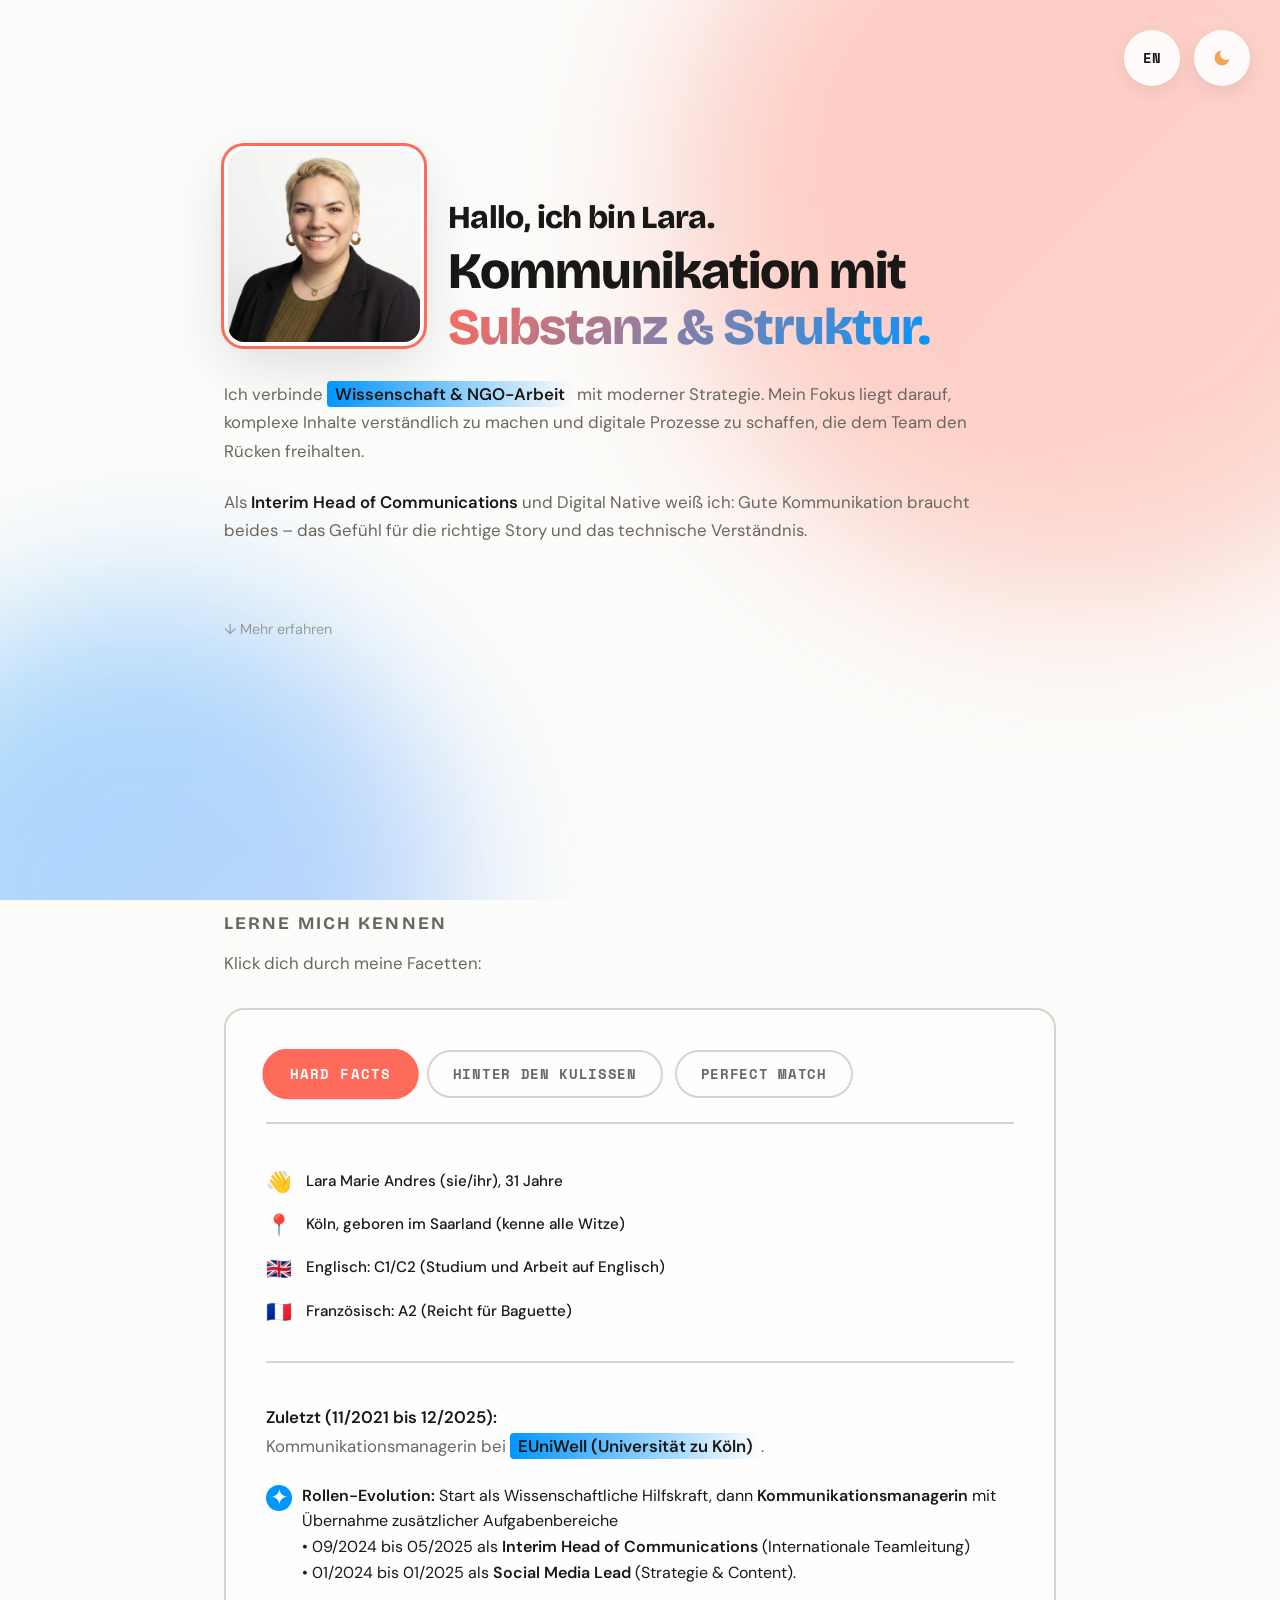
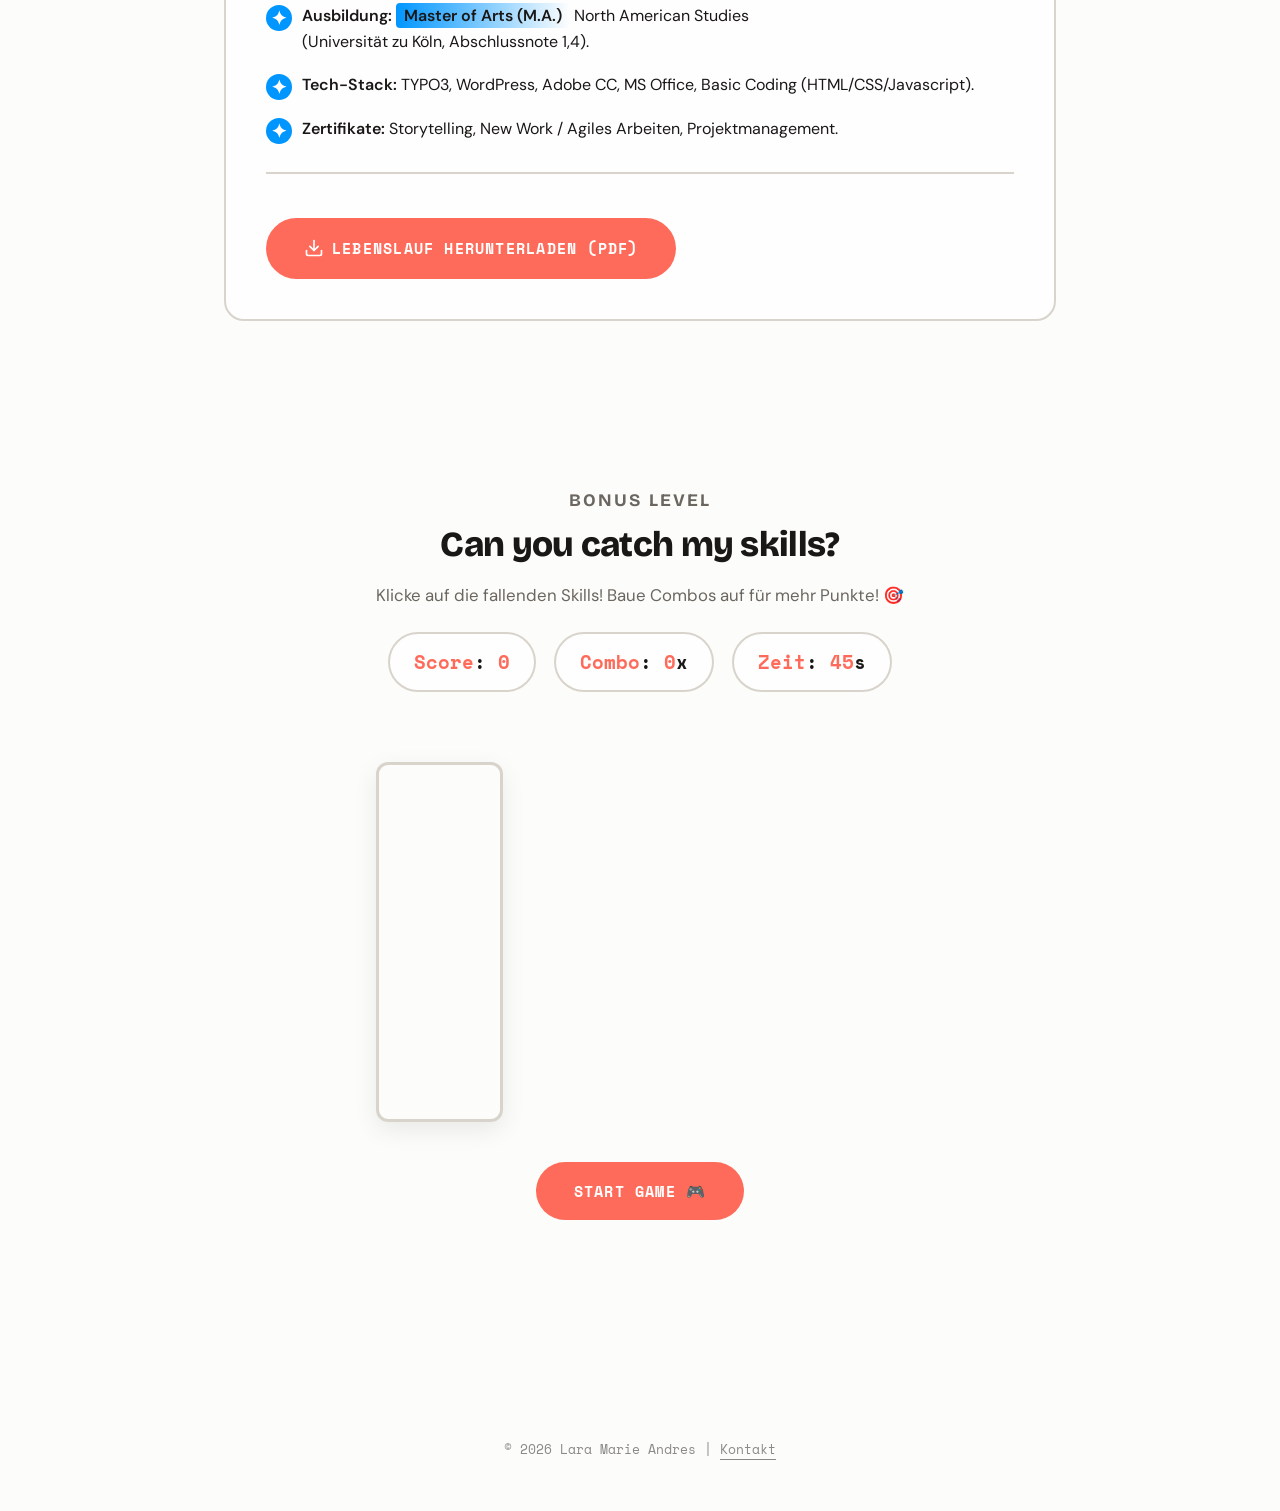
==== commit b06596ad: "Update index.html" ====
--- a/index.html
+++ b/index.html
@@ -257,7 +257,7 @@
     
 
     <footer style="padding: 50px 0; text-align: center; opacity: 0.5; font-size: 0.8rem; border-top: 1px solid var(--border-color);">
-        &copy; 2026 Lara Marie Andres | <a href="mailto:larandres1994@gmail.com" style="color: inherit; text-decoration: none;" data-i18n="footer-contact">Kontakt</a><br>
+        &copy; 2026 Lara Marie Andres | <a href="mailto:larandres1994@gmail.com" style="color: inherit; text-decoration: none;" data-i18n="footer-contact">larandres1994@gmail.com</a><br>
     </footer>
 
 <script src="js/main.js"></script>
--- a/style.css
+++ b/style.css
@@ -175,23 +175,23 @@
 }
 
 h1 {
-font-size: clamp(2.5rem, 6vw, 4.2rem);
-margin-bottom: var(--spacing-m);
-position: relative;
+    font-size: clamp(2rem, 5vw, 3.2rem);
+    margin-bottom: var(--spacing-m);
+    position: relative;
 }
 
 h2 {
-font-size: clamp(1.8rem, 5vw, 2.8rem);
-margin-bottom: var(--spacing-s);
+    font-size: clamp(1.5rem, 4vw, 2.2rem);
+    margin-bottom: var(--spacing-s);
 }
 
 h3 {
-font-size: 1.1rem;
-text-transform: uppercase;
-letter-spacing: 0.12em;
-font-weight: 700;
-color: var(--text-muted);
-margin-bottom: var(--spacing-s);
+    font-size: 1.1rem;
+    text-transform: uppercase;
+    letter-spacing: 0.12em;
+    font-weight: 700;
+    color: var(--text-muted);
+    margin-bottom: var(--spacing-s);
 }
 
 p {
@@ -987,28 +987,27 @@
 }
 
 
-/* === HERO SECTION WITH IMAGE === */
+/* === HERO SECTION - IMPROVED LAYOUT === */
 .hero-section {
     display: flex;
     flex-direction: column;
     justify-content: center;
 }
 
-.hero-content {
-    display: grid;
-    grid-template-columns: 280px 1fr;
-    gap: var(--spacing-l);
-    align-items: center;
-    margin-bottom: var(--spacing-l);
-}
-
-.hero-image {
-    position: relative;
-}
-
-.hero-profile-img {
-    width: 100%;
-    aspect-ratio: 1;
+.hero-content-centered {
+    display: flex;
+    align-items: flex-end;
+    gap: var(--spacing-m);
+    margin-bottom: var(--spacing-m);
+}
+
+.hero-image-inline {
+    flex-shrink: 0;
+}
+
+.hero-profile-img-inline {
+    width: 200px;
+    height: 200px;
     object-fit: cover;
     border-radius: var(--radius-soft);
     border: 4px solid var(--off-white);
@@ -1017,25 +1016,44 @@
     transition: all 0.4s ease;
 }
 
-.hero-profile-img:hover {
-    transform: scale(1.02);
+.hero-profile-img-inline:hover {
+    transform: scale(1.05);
     outline-color: var(--secondary-accent);
 }
 
-.hero-text h2 {
-    margin-top: 0;
+.hero-text-inline {
+    flex: 1;
+}
+
+.hero-text-inline h2 {
+    margin-bottom: 8px;
+    font-size: clamp(1.5rem, 4vw, 2rem);
+}
+
+.hero-text-inline h1 {
+    margin-bottom: 0;
+    line-height: 1.1;
+}
+
+.hero-description {
+    max-width: 750px;
 }
 
 /* Responsive */
 @media (max-width: 768px) {
-    .hero-content {
-        grid-template-columns: 1fr;
-        gap: var(--spacing-m);
+    .hero-content-centered {
+        flex-direction: column;
+        align-items: center;
         text-align: center;
+        gap: var(--spacing-s);
     }
     
-    .hero-image {
-        max-width: 200px;
-        margin: 0 auto;
+    .hero-profile-img-inline {
+        width: 160px;
+        height: 160px;
     }
-}
+    
+    .hero-text-inline h2 {
+        margin-top: var(--spacing-s);
+    }
+}
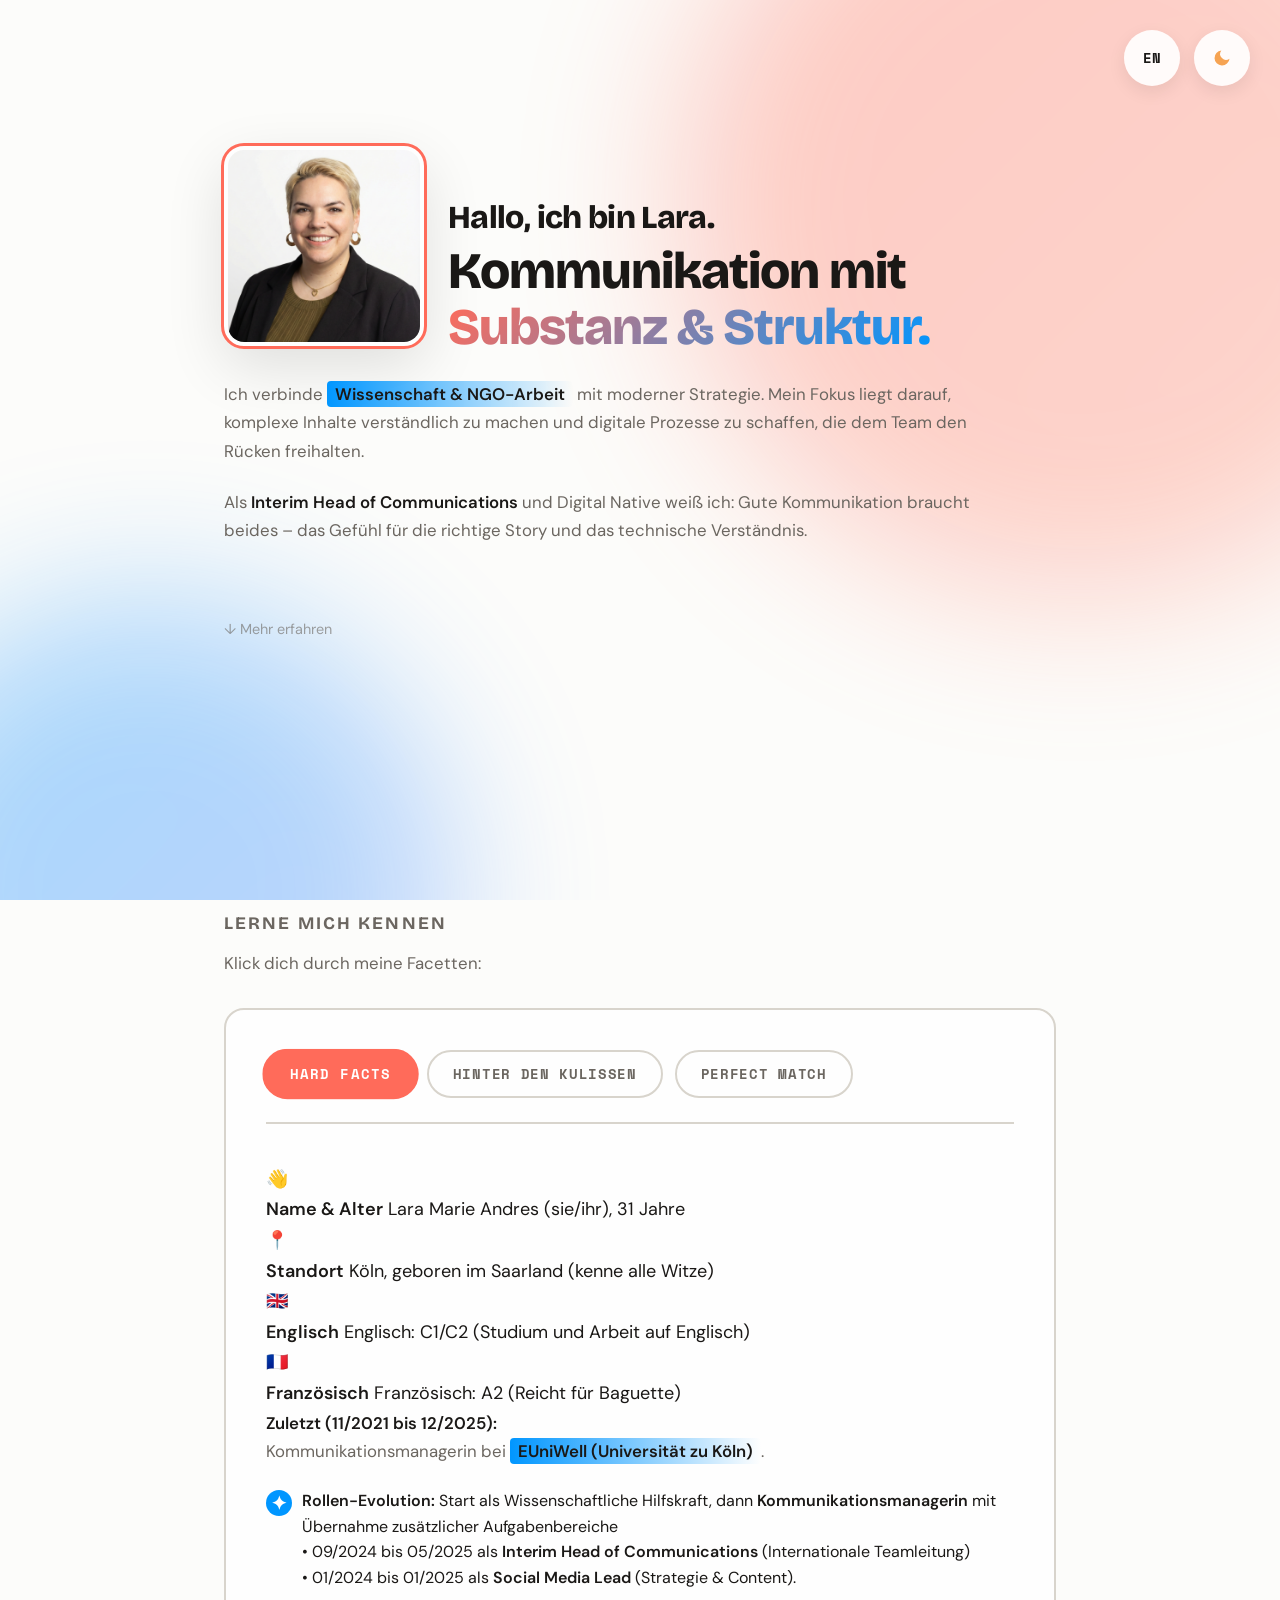
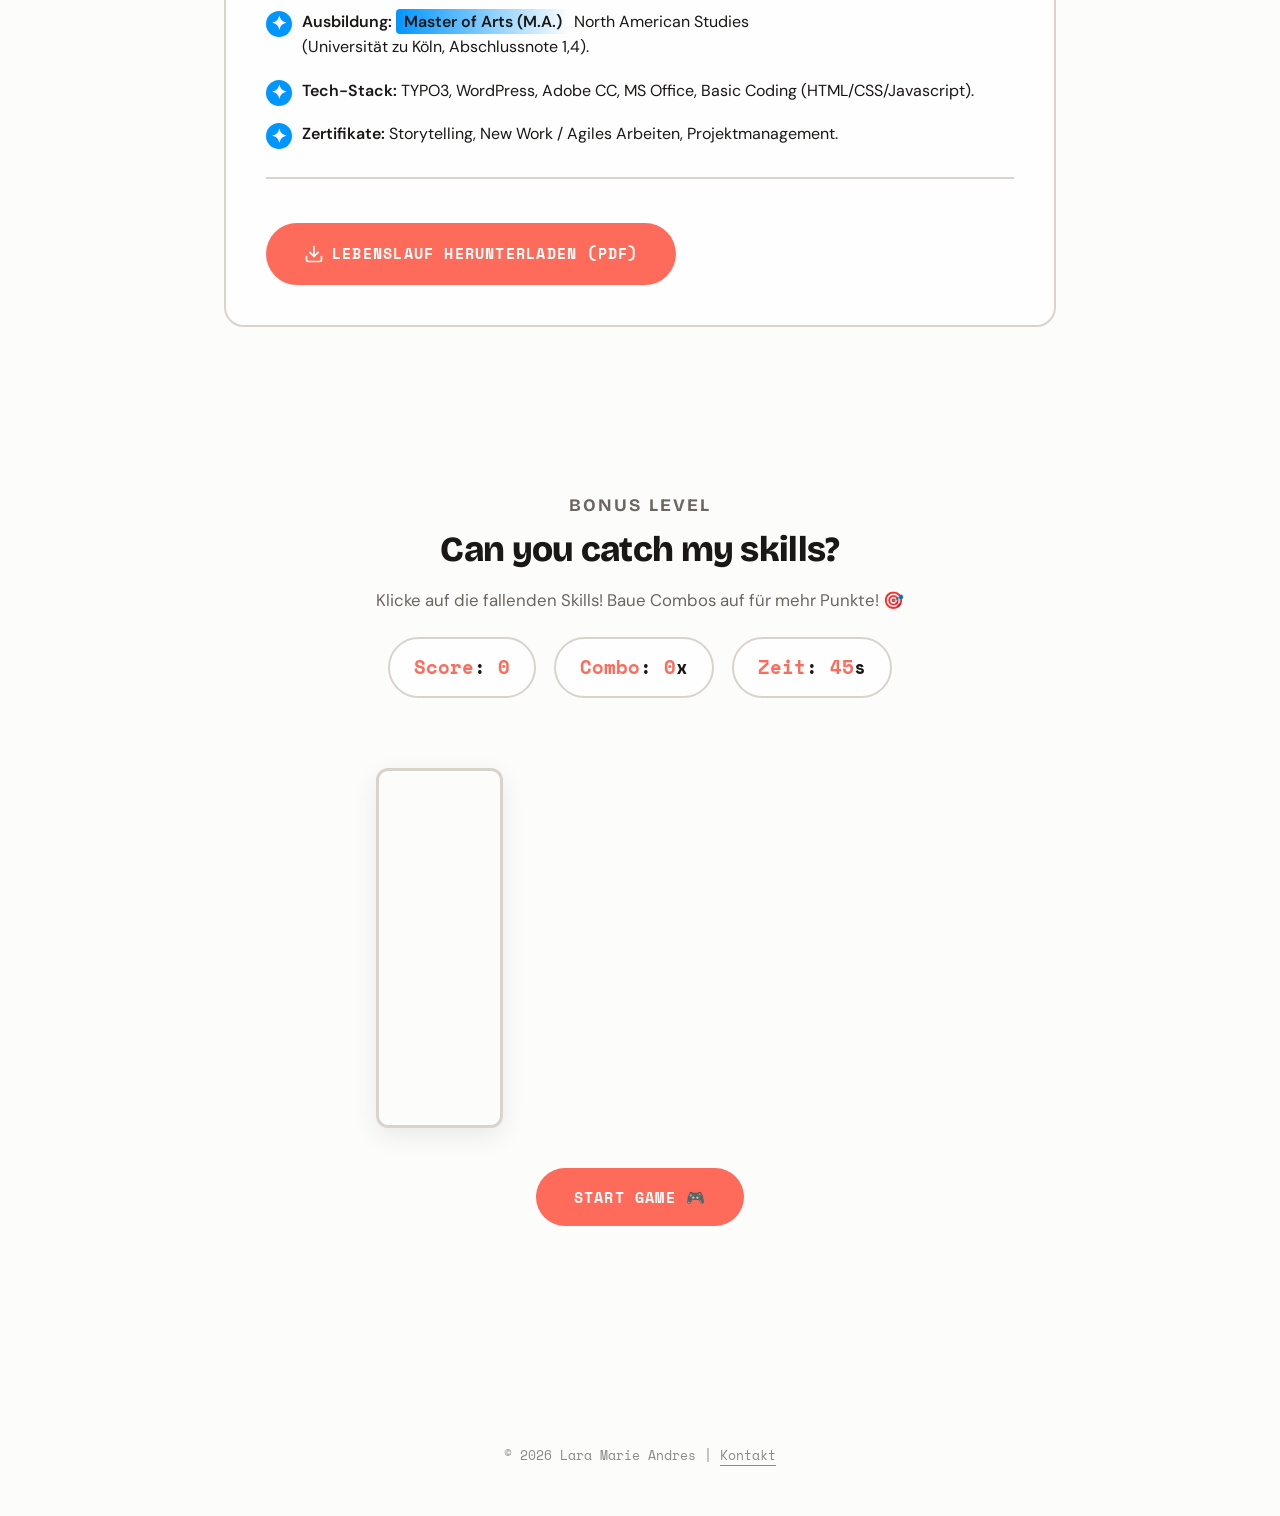
==== commit ed7b396d: "Update index.html" ====
--- a/index.html
+++ b/index.html
@@ -99,13 +99,39 @@
                 </div>
 
                 <div id="hard-facts" class="tab-content active">
-                    <div class="profile-header">
-                        <div class="profile-stats">
-                            <div class="stat-row"><span class="stat-icon">👋</span> <span data-i18n="bs-name">Lara Marie Andres (sie/ihr), 31 Jahre</span></div>
-                            <div class="stat-row"><span class="stat-icon">📍</span> <span data-i18n="bs-location">Köln, geboren im Saarland (kenne alle Witze)</span></div>
-                            <div class="stat-row"><span class="stat-icon">🇬🇧</span> <span data-i18n="bs-english">Englisch: C1/C2 (Studium und Arbeit auf Englisch)</span></div>
-                            <div class="stat-row"><span class="stat-icon">🇫🇷</span> <span data-i18n="bs-french">Französisch: A2 (Reicht für Baguette)</span></div>
-                        </div>
+                    <div class="info-cards-grid">
+    <div class="info-card">
+        <span class="info-icon">👋</span>
+        <div class="info-content">
+            <strong data-i18n="bs-name-label">Name & Alter</strong>
+            <span data-i18n="bs-name">Lara Marie Andres (sie/ihr), 31 Jahre</span>
+        </div>
+    </div>
+    
+    <div class="info-card">
+        <span class="info-icon">📍</span>
+        <div class="info-content">
+            <strong data-i18n="bs-location-label">Standort</strong>
+            <span data-i18n="bs-location">Köln, geboren im Saarland (kenne alle Witze)</span>
+        </div>
+    </div>
+    
+    <div class="info-card">
+        <span class="info-icon">🇬🇧</span>
+        <div class="info-content">
+            <strong data-i18n="bs-english-label">Englisch</strong>
+            <span data-i18n="bs-english">C1/C2 (Studium und Arbeit auf Englisch)</span>
+        </div>
+    </div>
+    
+    <div class="info-card">
+        <span class="info-icon">🇫🇷</span>
+        <div class="info-content">
+            <strong data-i18n="bs-french-label">Französisch</strong>
+            <span data-i18n="bs-french">A2 (Reicht für Baguette)</span>
+        </div>
+    </div>
+</div>
                     </div>
                     <p data-i18n="hf-intro"><strong>Zuletzt (11/2021 bis 12/2025):</strong><br>
                     Kommunikationsmanagerin bei <span class="highlight">EUniWell (Universität zu Köln)</span>.</p>
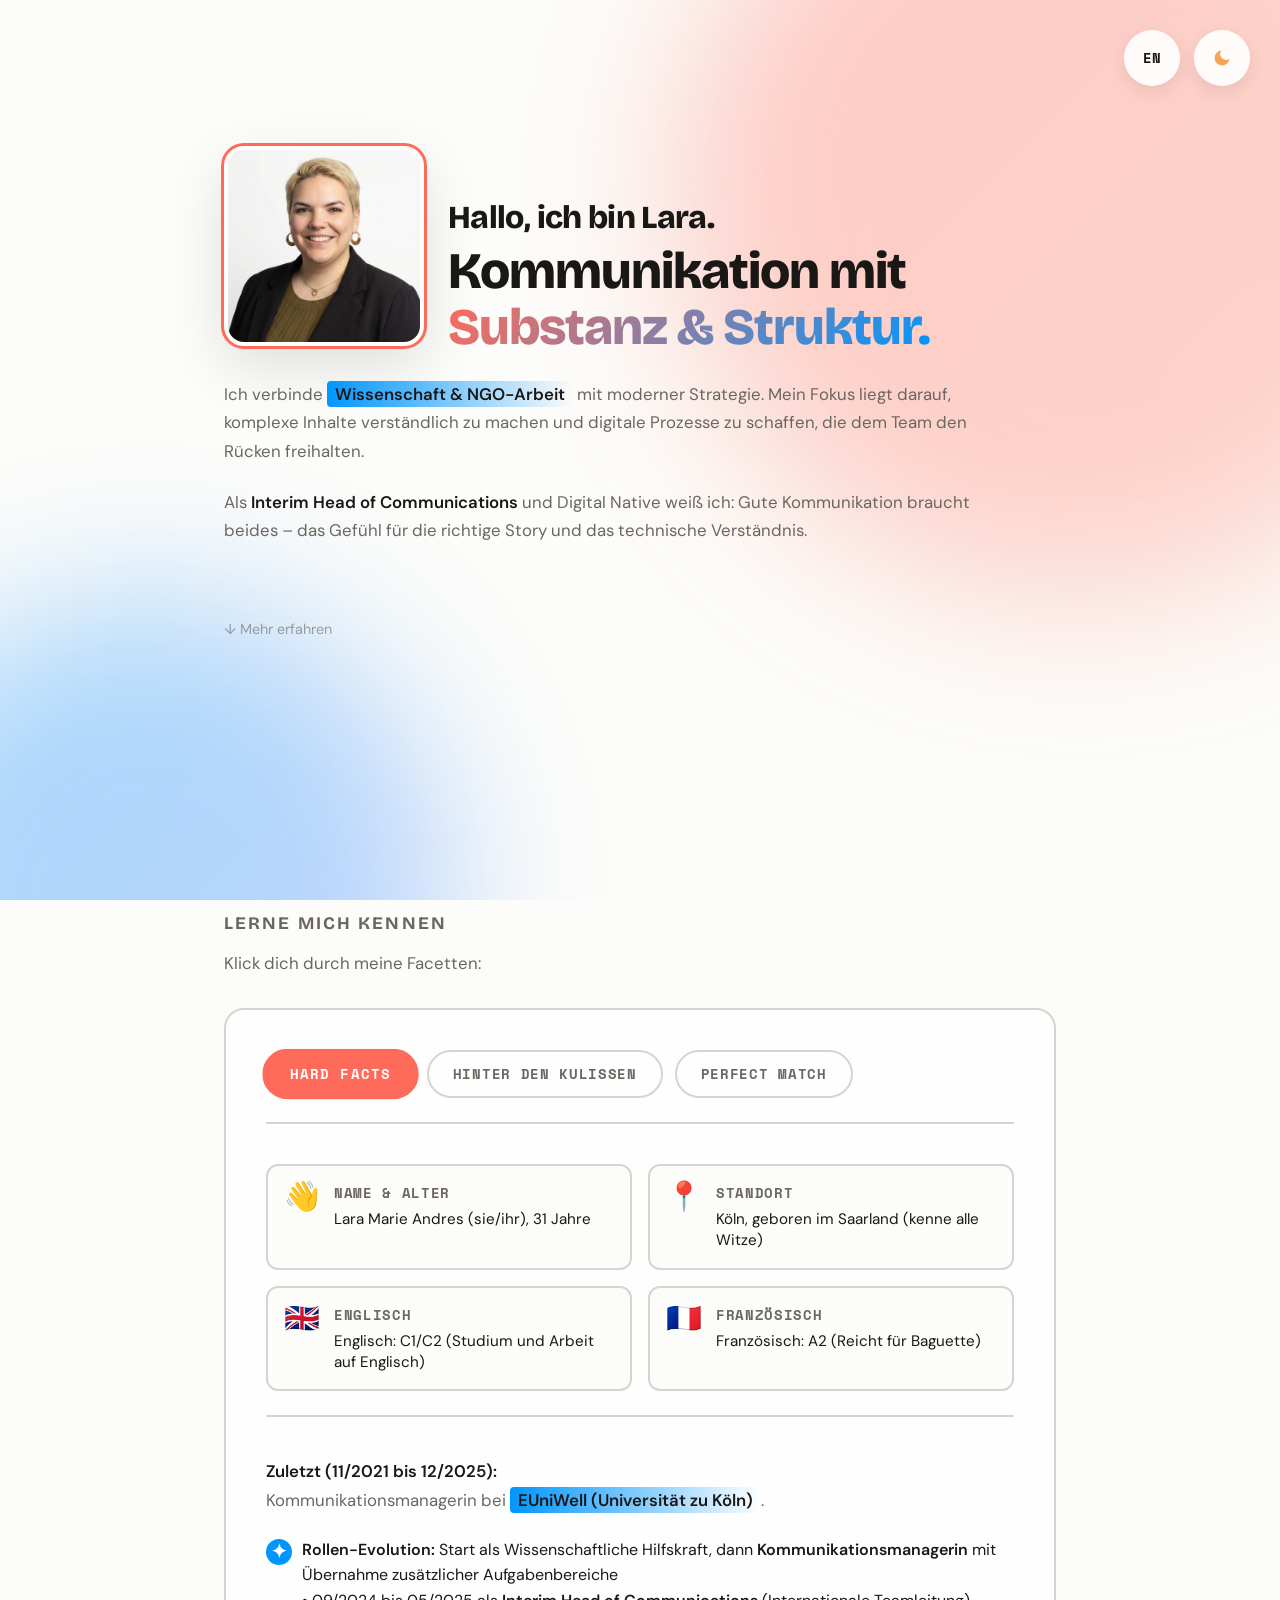
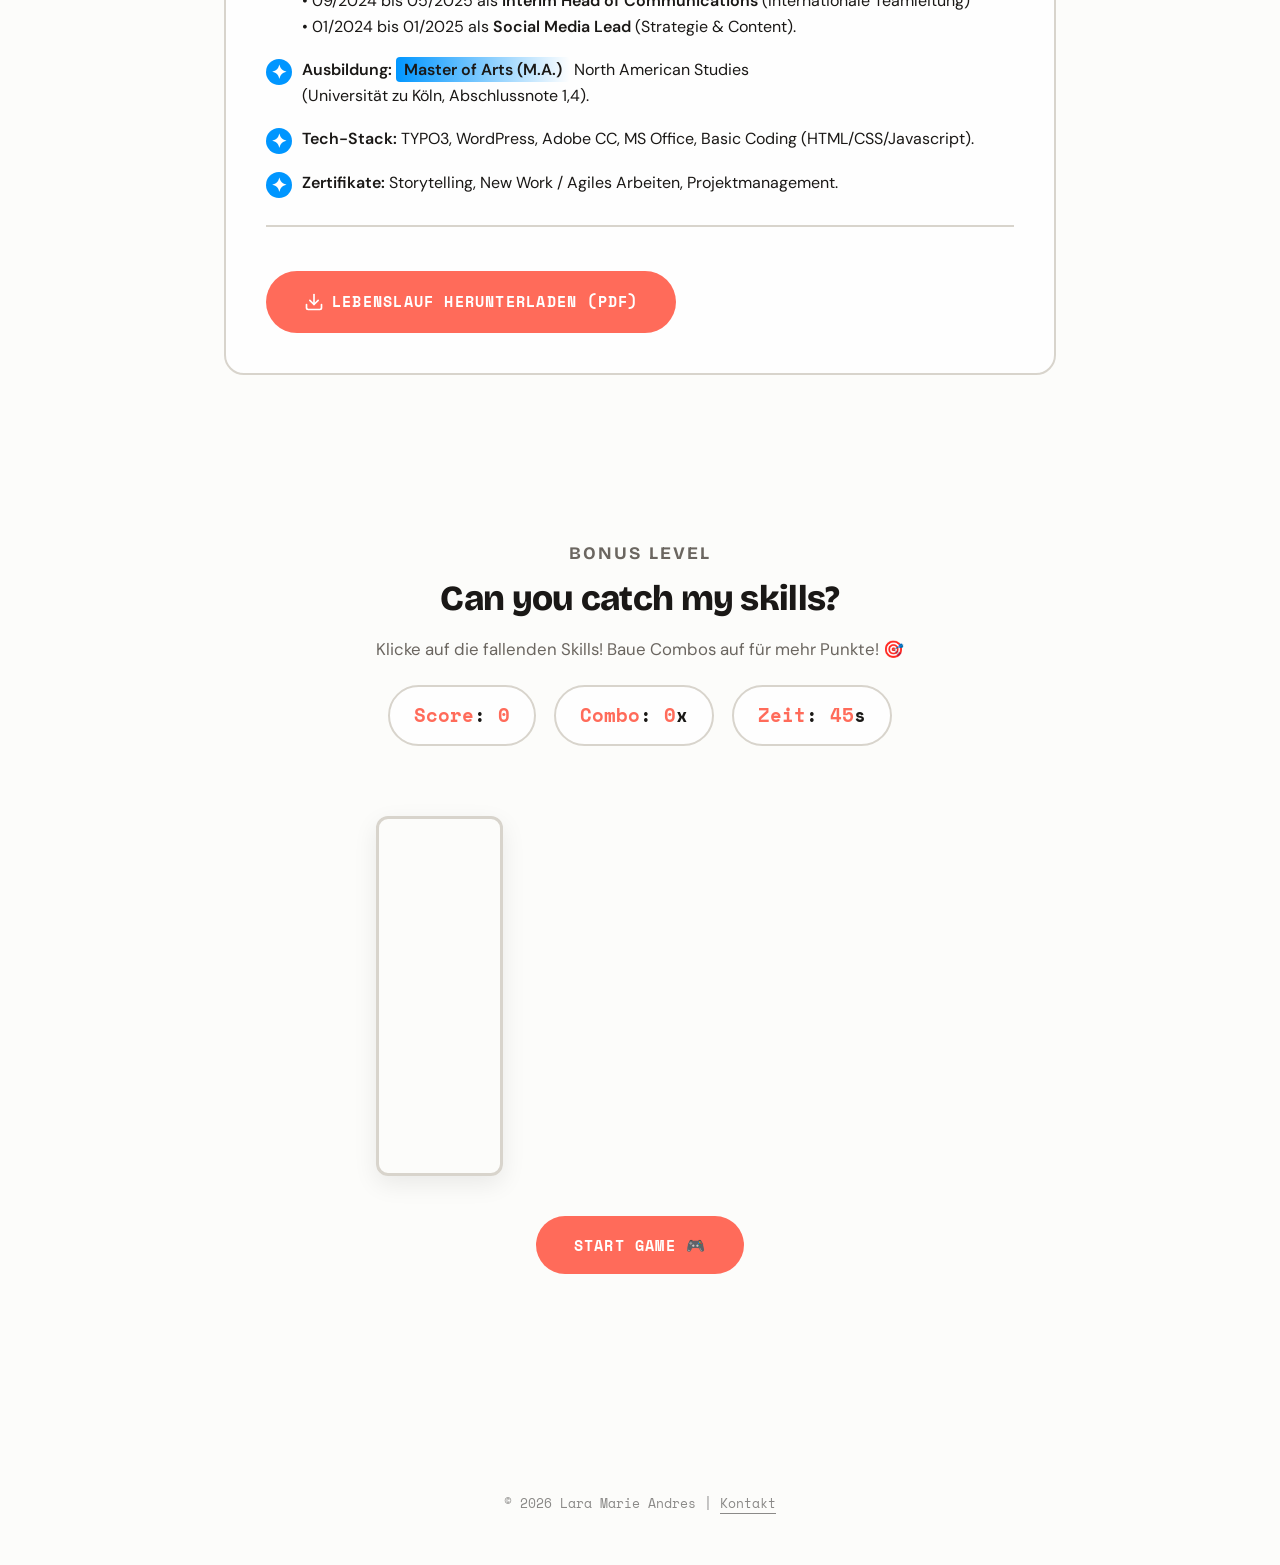
==== commit 6bd909d6: "Update index.html" ====
--- a/index.html
+++ b/index.html
@@ -88,159 +88,156 @@
 </div>
 
         <section>
-            <h3 data-i18n="section-title">Lerne mich kennen</h3>
-            <p style="margin-bottom: 30px;" data-i18n="section-subtitle">Klick dich durch meine Facetten:</p>
-            
-            <div class="tabs-container">
-                <div class="tab-buttons">
-                    <button class="tab-btn active" onclick="openTab(event, 'hard-facts')" data-i18n="tab-hard-facts">Hard Facts</button>
-                    <button class="tab-btn" onclick="openTab(event, 'behind-scenes')" data-i18n="tab-behind-scenes">Hinter den Kulissen</button>
-                    <button class="tab-btn" onclick="openTab(event, 'perfect-match')" data-i18n="tab-perfect-match">Perfect Match</button>
-                </div>
-
-                <div id="hard-facts" class="tab-content active">
-                    <div class="info-cards-grid">
-    <div class="info-card">
-        <span class="info-icon">👋</span>
-        <div class="info-content">
-            <strong data-i18n="bs-name-label">Name & Alter</strong>
-            <span data-i18n="bs-name">Lara Marie Andres (sie/ihr), 31 Jahre</span>
-        </div>
-    </div>
-    
-    <div class="info-card">
-        <span class="info-icon">📍</span>
-        <div class="info-content">
-            <strong data-i18n="bs-location-label">Standort</strong>
-            <span data-i18n="bs-location">Köln, geboren im Saarland (kenne alle Witze)</span>
-        </div>
-    </div>
-    
-    <div class="info-card">
-        <span class="info-icon">🇬🇧</span>
-        <div class="info-content">
-            <strong data-i18n="bs-english-label">Englisch</strong>
-            <span data-i18n="bs-english">C1/C2 (Studium und Arbeit auf Englisch)</span>
-        </div>
-    </div>
-    
-    <div class="info-card">
-        <span class="info-icon">🇫🇷</span>
-        <div class="info-content">
-            <strong data-i18n="bs-french-label">Französisch</strong>
-            <span data-i18n="bs-french">A2 (Reicht für Baguette)</span>
-        </div>
-    </div>
-</div>
-                    </div>
-                    <p data-i18n="hf-intro"><strong>Zuletzt (11/2021 bis 12/2025):</strong><br>
-                    Kommunikationsmanagerin bei <span class="highlight">EUniWell (Universität zu Köln)</span>.</p>
+    <h3 data-i18n="section-title">Lerne mich kennen</h3>
+    <p style="margin-bottom: 30px;" data-i18n="section-subtitle">Klick dich durch meine Facetten:</p>
+    
+    <div class="tabs-container">
+        <div class="tab-buttons">
+            <button class="tab-btn active" onclick="openTab(event, 'hard-facts')" data-i18n="tab-hard-facts">Hard Facts</button>
+            <button class="tab-btn" onclick="openTab(event, 'behind-scenes')" data-i18n="tab-behind-scenes">Hinter den Kulissen</button>
+            <button class="tab-btn" onclick="openTab(event, 'perfect-match')" data-i18n="tab-perfect-match">Perfect Match</button>
+        </div>
+
+        <div id="hard-facts" class="tab-content active">
+            <div class="info-cards-grid">
+                <div class="info-card">
+                    <span class="info-icon">👋</span>
+                    <div class="info-content">
+                        <strong data-i18n="bs-name-label">Name & Alter</strong>
+                        <span data-i18n="bs-name">Lara Marie Andres (sie/ihr), 31 Jahre</span>
+                    </div>
+                </div>
+                
+                <div class="info-card">
+                    <span class="info-icon">📍</span>
+                    <div class="info-content">
+                        <strong data-i18n="bs-location-label">Standort</strong>
+                        <span data-i18n="bs-location">Köln, geboren im Saarland (kenne alle Witze)</span>
+                    </div>
+                </div>
+                
+                <div class="info-card">
+                    <span class="info-icon">🇬🇧</span>
+                    <div class="info-content">
+                        <strong data-i18n="bs-english-label">Englisch</strong>
+                        <span data-i18n="bs-english">C1/C2 (Studium und Arbeit auf Englisch)</span>
+                    </div>
+                </div>
+                
+                <div class="info-card">
+                    <span class="info-icon">🇫🇷</span>
+                    <div class="info-content">
+                        <strong data-i18n="bs-french-label">Französisch</strong>
+                        <span data-i18n="bs-french">A2 (Reicht für Baguette)</span>
+                    </div>
+                </div>
+            </div>
+            
+            <p data-i18n="hf-intro"><strong>Zuletzt (11/2021 bis 12/2025):</strong><br>
+            Kommunikationsmanagerin bei <span class="highlight">EUniWell (Universität zu Köln)</span>.</p>
+            
+            <ul class="check-list">
+                <li data-i18n="hf-role"><strong>Rollen-Evolution:</strong> Start als Wissenschaftliche Hilfskraft, dann <strong>Kommunikationsmanagerin</strong> mit Übernahme zusätzlicher Aufgabenbereiche<br>
+                    • 09/2024 bis 05/2025 <strong>Interim Head of Communications</strong> (Internationale Teamleitung)<br>
+                    • 01/2024 bis 01/2025 <strong>Social Media Lead</strong> (Strategie &amp; Content).
+                </li>
+                <li data-i18n="hf-education"><strong>Ausbildung:</strong> <span class="highlight">Master of Arts (M.A.)</span> North American Studies<br>
+                    (Universität zu Köln, Abschlussnote 1,4).
+                </li>
+                <li data-i18n="hf-tech"><strong>Tech-Stack:</strong> TYPO3, WordPress, Adobe CC, MS Office, Basic Coding (HTML/CSS/Javascript).</li>
+                <li data-i18n="hf-certs"><strong>Zertifikate:</strong> Storytelling, New Work / Agiles Arbeiten, Projektmanagement.</li>
+            </ul>
+            
+            <div style="margin-top: 30px; padding-top: 20px; border-top: 2px solid var(--warm-gray);">
+                <a href="Lebenslauf_Lara_Andres.pdf" download class="btn" style="display: inline-flex; align-items: center; gap: 8px;">
+                    <svg width="20" height="20" viewBox="0 0 24 24" fill="none" stroke="currentColor" stroke-width="2" stroke-linecap="round" stroke-linejoin="round">
+                        <path d="M21 15v4a2 2 0 0 1-2 2H5a2 2 0 0 1-2-2v-4"></path>
+                        <polyline points="7 10 12 15 17 10"></polyline>
+                        <line x1="12" y1="15" x2="12" y2="3"></line>
+                    </svg>
+                    <span data-i18n="download-cv">Lebenslauf herunterladen (PDF)</span>
+                </a>
+            </div>
+        </div>
+
+        <div id="behind-scenes" class="tab-content">
+            <p data-i18n="bs-mindset-title"><strong>Mein Mindset & Motivation:</strong></p>
+            <ul class="check-list">
+                <li data-i18n="bs-mindset-1"><strong>Haltung:</strong> Ich verstehe mich als Feministin und blicke <span class="highlight">intersektional</span> auf die Welt. Mein Studium hat meinen Blick für gesellschaftliche Zusammenhänge geschärft.</li>
+                <li data-i18n="bs-mindset-2"><strong>Engagement:</strong> Queere Rechte sind mir ein echtes Anliegen. Beim SCHMIT-Z e.V. habe ich gelernt, wie wichtig Sichtbarkeit ist – und wie man sie schafft.</li>
+                <li data-i18n="bs-mindset-3"><strong>Tech-Neugier:</strong> Ich bin der Typ Mensch, der wissen will, <i>wie</i> es funktioniert. Deshalb der VHS-Kurs in Programmierung. Ich nutze Tools nicht nur, ich denke sie mit.</li>
+            </ul>
+
+            <div class="info-box" style="padding: var(--spacing-l);">                       
+                <strong data-i18n="bs-else-title">Und sonst so?</strong>
+                
+                <p style="font-size: 0.95rem; margin: 12px 0 20px 0;" data-i18n="bs-else-text">
+                    Ich bin sehr tierlieb und gerne draußen unterwegs. Kreativ bin ich beim Töpfern und Linolschnitt tätig. Meine große Reiseliebe kommt aus meinem interkulturellen Interesse – neue Orte und Menschen inspirieren mich.
+                </p>
+                
+                <div class="photo-gallery">
+                    <div class="photo-item">
+                        <img src="foto_natur.jpg" alt="Draußen in der Natur" class="gallery-img">
+                        <p class="photo-caption" data-i18n="photo-nature">Outdoor-Liebe 🌲</p>
+                    </div>
+                    <div class="photo-item">
+                        <img src="foto_kreativ.jpg" alt="Kreative Arbeit" class="gallery-img">
+                        <p class="photo-caption" data-i18n="photo-creative">Kreativ tätig 🎨</p>
+                    </div>
+                    <div class="photo-item">
+                        <img src="foto_reise.jpg" alt="Auf Reisen" class="gallery-img">
+                        <p class="photo-caption" data-i18n="photo-travel">Weltentdecker ✈️</p>
+                    </div>
+                </div>
+            </div>
+        </div>
+
+        <div id="perfect-match" class="tab-content">
+            <p data-i18n="pm-title"><strong>Was ich suche:</strong></p>
+            <p data-i18n="pm-intro">Köln ist meine Homebase. Aber gute Arbeit macht nicht an der Stadtgrenze halt. Ich suche eine Aufgabe mit <span class="highlight">Wirkung</span>.</p>
+            
+            <ul class="check-list">
+                <li data-i18n="pm-environment"><strong>Das Umfeld:</strong> Meine Wurzeln liegen im Non-Profit-Sektor. Aber ich muss dort nicht bleiben. Ein <strong>wertebasiertes Unternehmen</strong> reizt mich genauso.</li>
+                <li data-i18n="pm-location"><strong>Ort & Modus:</strong> Ob Köln, Bonn, Düsseldorf oder die Region – für den richtigen Job bin ich natürlich gerne mobil. <strong>Hybrid & Remote</strong> sind für mich möglich.</li>
+                <li data-i18n="pm-culture"><strong>Die Kultur:</strong> Ich suche ein Team, das "New Work" wirklich lebt. Offenheit, Humor und der Wille, Dinge besser zu machen, sind mir wichtiger als starre Hierarchien.</li>
+            </ul>
+
+            <div style="margin-top: 30px; padding: var(--spacing-m); background: var(--surface); border-radius: var(--radius-soft); border: 2px solid var(--warm-gray);">
+                <strong data-i18n="pm-availability-title" style="display: block; margin-bottom: 16px; font-size: 1.05rem;">Verfügbarkeit & Rahmenbedingungen:</strong>
+                
+                <div class="availability-grid">
+                    <div class="availability-item">
+                        <span class="availability-icon">📅</span>
+                        <div>
+                            <strong data-i18n="pm-start-label">Start:</strong>
+                            <span data-i18n="pm-start-value">Ab sofort</span>
+                        </div>
+                    </div>
                     
-                    <ul class="check-list">
-                        <li data-i18n="hf-role"><strong>Rollen-Evolution:</strong> Start als Wissenschaftliche Hilfskraft, dann <strong>Kommunikationsmanagerin</strong> mit Übernahme zusätzlicher Aufgabenbereiche<br>
-                            • 09/2024 bis 05/2025 <strong>Interim Head of Communications</strong> (Internationale Teamleitung)<br>
-                            • 01/2024 bis 01/2025 <strong>Social Media Lead</strong> (Strategie &amp; Content).
-                        </li>
-                        <li data-i18n="hf-education"><strong>Ausbildung:</strong> <span class="highlight">Master of Arts (M.A.)</span> North American Studies<br>
-                            (Universität zu Köln, Abschlussnote 1,4).
-                        </li>
-                        <li data-i18n="hf-tech"><strong>Tech-Stack:</strong> TYPO3, WordPress, Adobe CC, MS Office, Basic Coding (HTML/CSS/Javascript).</li>
-                        <li data-i18n="hf-certs"><strong>Zertifikate:</strong> Storytelling, New Work / Agiles Arbeiten, Projektmanagement.</li>
-                    </ul>
-                    <div style="margin-top: 30px; padding-top: 20px; border-top: 2px solid var(--warm-gray);">
-                        <a href="Lebenslauf_Lara_Andres.pdf" download class="btn" style="display: inline-flex; align-items: center; gap: 8px;">
-                            <svg width="20" height="20" viewBox="0 0 24 24" fill="none" stroke="currentColor" stroke-width="2" stroke-linecap="round" stroke-linejoin="round">
-                                <path d="M21 15v4a2 2 0 0 1-2 2H5a2 2 0 0 1-2-2v-4"></path>
-                                <polyline points="7 10 12 15 17 10"></polyline>
-                                <line x1="12" y1="15" x2="12" y2="3"></line>
-                            </svg>
-                            <span data-i18n="download-cv">Lebenslauf herunterladen (PDF)</span>
-                        </a>
-                    </div>
-                </div>
-
-                <div id="behind-scenes" class="tab-content">
-    
-
-                    <p data-i18n="bs-mindset-title"><strong>Mein Mindset & Motivation:</strong></p>
-                    <ul class="check-list">
-                        <li data-i18n="bs-mindset-1"><strong>Haltung:</strong> Ich verstehe mich als Feministin und blicke <span class="highlight">intersektional</span> auf die Welt. Mein Studium hat meinen Blick für gesellschaftliche Zusammenhänge geschärft.</li>
-                        <li data-i18n="bs-mindset-2"><strong>Engagement:</strong> Queere Rechte sind mir ein echtes Anliegen. Beim SCHMIT-Z e.V. habe ich gelernt, wie wichtig Sichtbarkeit ist – und wie man sie schafft.</li>
-                        <li data-i18n="bs-mindset-3"><strong>Tech-Neugier:</strong> Ich bin der Typ Mensch, der wissen will, <i>wie</i> es funktioniert. Deshalb der VHS-Kurs in Programmierung. Ich nutze Tools nicht nur, ich denke sie mit.</li>
-                    </ul>
-
-                    <div class="info-box" style="padding: var(--spacing-l);">                       
-                        <strong data-i18n="bs-else-title">Und sonst so?</strong>
-                        
-                        <p style="font-size: 0.95rem; margin: 12px 0 20px 0;" data-i18n="bs-else-text">
-                            Ich bin sehr tierlieb und gerne draußen unterwegs. Kreativ bin ich beim Töpfern und Linolschnitt tätig. Meine große Reiseliebe kommt aus meinem interkulturellen Interesse – neue Orte und Menschen inspirieren mich.
-                        </p>
-                        
-                        <div class="photo-gallery">
-                            <div class="photo-item">
-                                <img src="foto_natur.jpg" alt="Draußen in der Natur" class="gallery-img">
-                                <p class="photo-caption" data-i18n="photo-nature">Outdoor-Liebe 🌲</p>
-                            </div>
-                            <div class="photo-item">
-                                <img src="foto_kreativ.jpg" alt="Kreative Arbeit" class="gallery-img">
-                                <p class="photo-caption" data-i18n="photo-creative">Kreativ tätig 🎨</p>
-                            </div>
-                            <div class="photo-item">
-                                <img src="foto_reise.jpg" alt="Auf Reisen" class="gallery-img">
-                                <p class="photo-caption" data-i18n="photo-travel">Weltentdecker ✈️</p>
-                            </div>
+                    <div class="availability-item">
+                        <span class="availability-icon">⏰</span>
+                        <div>
+                            <strong data-i18n="pm-type-label">Anstellung:</strong>
+                            <span data-i18n="pm-type-value">Vollzeit oder Teilzeit ab 30h/Woche</span>
                         </div>
                     </div>
-                </div>
-
-                <div id="perfect-match" class="tab-content">
-                    <p data-i18n="pm-title"><strong>Was ich suche:</strong></p>
-                    <p data-i18n="pm-intro">Köln ist meine Homebase. Aber gute Arbeit macht nicht an der Stadtgrenze halt. Ich suche eine Aufgabe mit <span class="highlight">Wirkung</span>.</p>
                     
-                    <ul class="check-list">
-                        <li data-i18n="pm-environment"><strong>Das Umfeld:</strong> Meine Wurzeln liegen im Non-Profit-Sektor. Aber ich muss dort nicht bleiben. Ein <strong>wertebasiertes Unternehmen</strong> reizt mich genauso.</li>
-                        <li data-i18n="pm-location"><strong>Ort & Modus:</strong> Ob Köln, Bonn, Düsseldorf oder die Region – für den richtigen Job bin ich natürlich gerne mobil. <strong>Hybrid & Remote</strong> sind für mich möglich.</li>
-                        <li data-i18n="pm-culture"><strong>Die Kultur:</strong> Ich suche ein Team, das "New Work" wirklich lebt. Offenheit, Humor und der Wille, Dinge besser zu machen, sind mir wichtiger als starre Hierarchien.</li>
-                    </ul>
-
-                    <div style="margin-top: 30px; padding: var(--spacing-m); background: var(--surface); border-radius: var(--radius-soft); border: 2px solid var(--warm-gray);">
-    <strong data-i18n="pm-availability-title" style="display: block; margin-bottom: 16px; font-size: 1.05rem;">Verfügbarkeit & Rahmenbedingungen:</strong>
-    
-    <div class="availability-grid">
-        <div class="availability-item">
-            <span class="availability-icon">📅</span>
-            <div>
-                <strong data-i18n="pm-start-label">Start:</strong>
-                <span data-i18n="pm-start-value">Ab sofort</span>
-            </div>
-        </div>
-        
-        <div class="availability-item">
-            <span class="availability-icon">⏰</span>
-            <div>
-                <strong data-i18n="pm-type-label">Anstellung:</strong>
-                <span data-i18n="pm-type-value">Vollzeit oder Teilzeit ab 30h/Woche</span>
-            </div>
-        </div>
-        
-        <div class="availability-item">
-            <span class="availability-icon">✈️</span>
-            <div>
-                <strong data-i18n="pm-travel-label">Reisebereitschaft:</strong>
-                <span data-i18n="pm-travel-value">Gelegentliche Dienstreisen kein Problem</span>
-            </div>
-        </div>
-    </div>
-</div>
-                    
-                    <div style="margin-top: 30px;">
-                        <a href="mailto:larandres1994@gmail.com" class="btn" data-i18n="pm-cta">Lass uns sprechen →</a>
-                    </div>
-                </div>
-            </div>
-        </section>
-
-    </div>
+                    <div class="availability-item">
+                        <span class="availability-icon">✈️</span>
+                        <div>
+                            <strong data-i18n="pm-travel-label">Reisebereitschaft:</strong>
+                            <span data-i18n="pm-travel-value">Gelegentliche Dienstreisen kein Problem</span>
+                        </div>
+                    </div>
+                </div>
+            </div>
+            
+            <div style="margin-top: 30px;">
+                <a href="mailto:larandres1994@gmail.com" class="btn" data-i18n="pm-cta">Lass uns sprechen →</a>
+            </div>
+        </div>
+    </div>
+</section>
 
 <!-- MINI GAME SECTION -->
 <section style="min-height: 100vh; position: relative;">
--- a/style.css
+++ b/style.css
@@ -1057,3 +1057,67 @@
         margin-top: var(--spacing-s);
     }
 }
+
+
+
+/* === INFO CARDS GRID === */
+.info-cards-grid {
+    display: grid;
+    grid-template-columns: repeat(auto-fit, minmax(280px, 1fr));
+    gap: var(--spacing-s);
+    margin-bottom: var(--spacing-l);
+    padding-bottom: var(--spacing-m);
+    border-bottom: 2px solid var(--warm-gray);
+}
+
+.info-card {
+    display: flex;
+    align-items: flex-start;
+    gap: 14px;
+    padding: var(--spacing-s);
+    background: var(--cream);
+    border-radius: 12px;
+    border: 2px solid var(--warm-gray);
+    transition: all 0.3s ease;
+}
+
+.info-card:hover {
+    border-color: var(--primary-accent);
+    transform: translateY(-2px);
+    box-shadow: 0 8px 20px rgba(0, 0, 0, 0.08);
+}
+
+.info-icon {
+    font-size: 1.8rem;
+    min-width: 36px;
+    text-align: center;
+    line-height: 1;
+}
+
+.info-content {
+    flex: 1;
+    display: flex;
+    flex-direction: column;
+    gap: 4px;
+}
+
+.info-content strong {
+    font-size: 0.85rem;
+    text-transform: uppercase;
+    letter-spacing: 0.05em;
+    color: var(--text-muted);
+    font-family: 'Space Mono', monospace;
+    font-weight: 700;
+}
+
+.info-content span {
+    font-size: 0.95rem;
+    color: var(--text-dark);
+    line-height: 1.4;
+}
+
+@media (max-width: 768px) {
+    .info-cards-grid {
+        grid-template-columns: 1fr;
+    }
+}
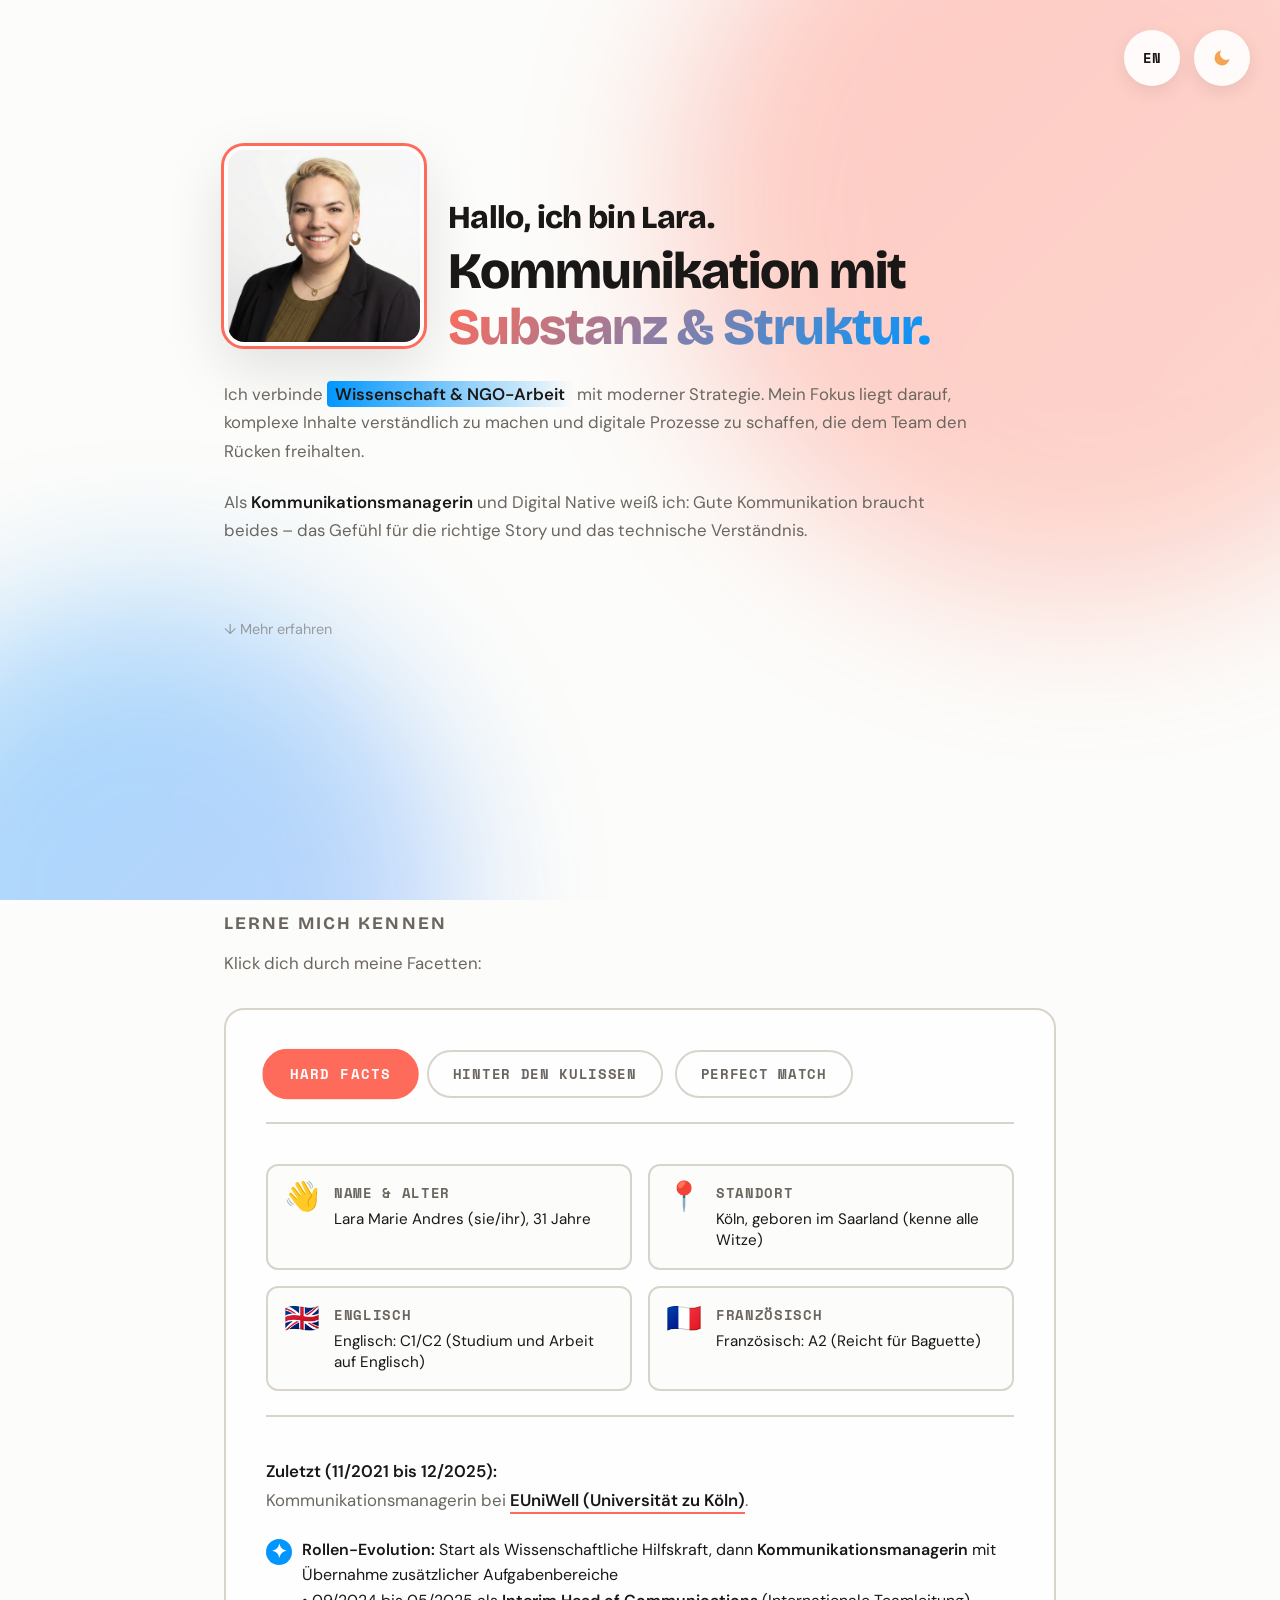
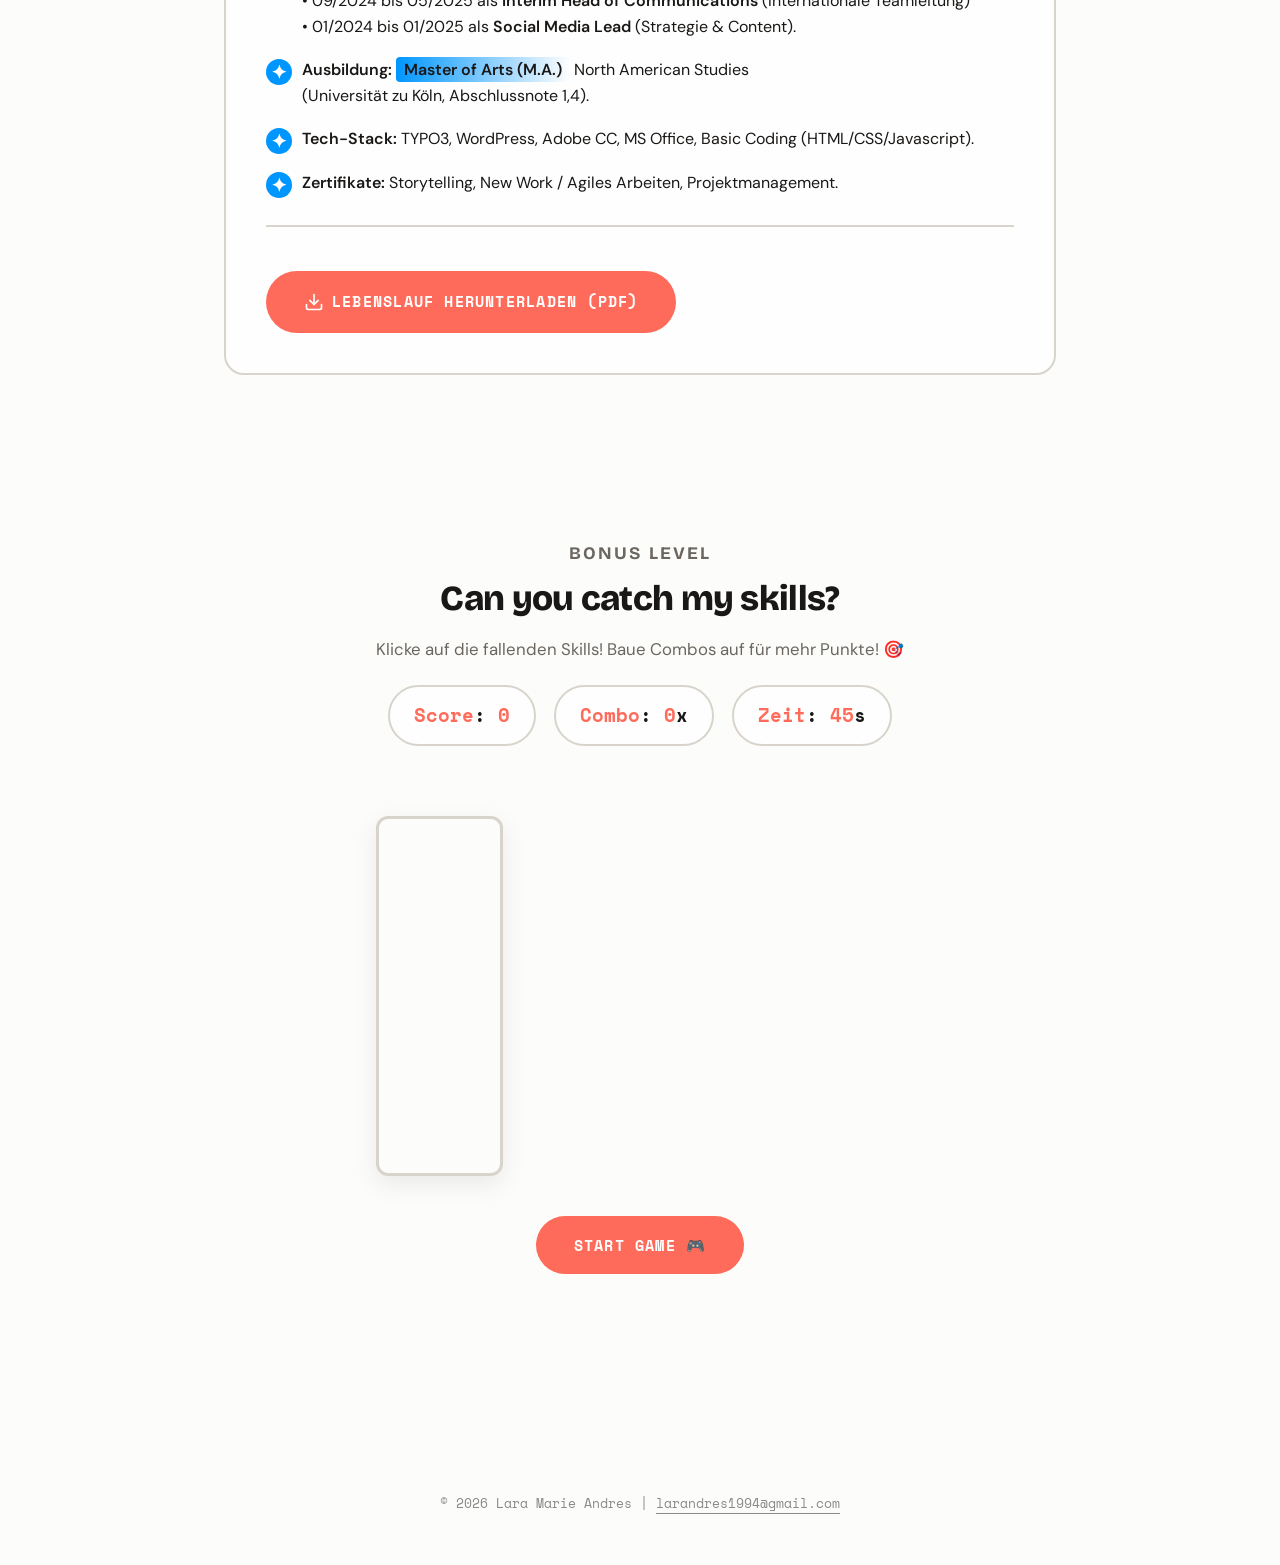
==== commit 9dfc2490: "Update index.html" ====
--- a/index.html
+++ b/index.html
@@ -71,7 +71,7 @@
         </p>
         
         <p data-i18n="hero-p2">
-            Als <strong>Interim Head of Communications</strong> und Digital Native weiß ich: Gute Kommunikation braucht beides – das Gefühl für die richtige Story und das technische Verständnis.
+            Als <strong>Kommunikationsmanagerin</strong> und Digital Native weiß ich: Gute Kommunikation braucht beides – das Gefühl für die richtige Story und das technische Verständnis.
         </p>
     </div>
 
@@ -133,8 +133,8 @@
                 </div>
             </div>
             
-            <p data-i18n="hf-intro"><strong>Zuletzt (11/2021 bis 12/2025):</strong><br>
-            Kommunikationsmanagerin bei <span class="highlight">EUniWell (Universität zu Köln)</span>.</p>
+                <p data-i18n="hf-intro"><strong>Zuletzt (11/2021 bis 12/2025):</strong><br>
+                Kommunikationsmanagerin bei <a href="https://www.euniwell.eu/" target="_blank" rel="noopener noreferrer" class="highlight-link">EUniWell (Universität zu Köln)</a>.</p>
             
             <ul class="check-list">
                 <li data-i18n="hf-role"><strong>Rollen-Evolution:</strong> Start als Wissenschaftliche Hilfskraft, dann <strong>Kommunikationsmanagerin</strong> mit Übernahme zusätzlicher Aufgabenbereiche<br>
@@ -149,7 +149,7 @@
             </ul>
             
             <div style="margin-top: 30px; padding-top: 20px; border-top: 2px solid var(--warm-gray);">
-                <a href="Lebenslauf_Lara_Andres.pdf" download class="btn" style="display: inline-flex; align-items: center; gap: 8px;">
+                <a href="2601 Lebenslauf Lara Marie Andres.pdf" download class="btn" style="display: inline-flex; align-items: center; gap: 8px;">
                     <svg width="20" height="20" viewBox="0 0 24 24" fill="none" stroke="currentColor" stroke-width="2" stroke-linecap="round" stroke-linejoin="round">
                         <path d="M21 15v4a2 2 0 0 1-2 2H5a2 2 0 0 1-2-2v-4"></path>
                         <polyline points="7 10 12 15 17 10"></polyline>
@@ -164,7 +164,7 @@
             <p data-i18n="bs-mindset-title"><strong>Mein Mindset & Motivation:</strong></p>
             <ul class="check-list">
                 <li data-i18n="bs-mindset-1"><strong>Haltung:</strong> Ich verstehe mich als Feministin und blicke <span class="highlight">intersektional</span> auf die Welt. Mein Studium hat meinen Blick für gesellschaftliche Zusammenhänge geschärft.</li>
-                <li data-i18n="bs-mindset-2"><strong>Engagement:</strong> Queere Rechte sind mir ein echtes Anliegen. Beim SCHMIT-Z e.V. habe ich gelernt, wie wichtig Sichtbarkeit ist – und wie man sie schafft.</li>
+                <li data-i18n="bs-mindset-2"><strong>Engagement:</strong> Queere Rechte sind mir ein echtes Anliegen. Beim <a href="https://www.schmit-z.de/" target="_blank" rel="noopener noreferrer" class="highlight-link">SCHMIT-Z e.V.</a> habe ich gelernt, wie wichtig Sichtbarkeit ist – und wie man sie schafft.</li>                
                 <li data-i18n="bs-mindset-3"><strong>Tech-Neugier:</strong> Ich bin der Typ Mensch, der wissen will, <i>wie</i> es funktioniert. Deshalb der VHS-Kurs in Programmierung. Ich nutze Tools nicht nur, ich denke sie mit.</li>
             </ul>
 
--- a/style.css
+++ b/style.css
@@ -894,6 +894,8 @@
 
 .photo-item {
     text-align: center;
+    display: flex;
+    flex-direction: column;
 }
 
 .gallery-img {
@@ -922,8 +924,18 @@
 
 @media (max-width: 768px) {
     .photo-gallery {
-        grid-template-columns: repeat(3, 1fr);
-        gap: 12px;
+        grid-template-columns: 1fr;
+        gap: var(--spacing-m);
+        max-width: 100%;
+    }
+    
+    .photo-item {
+        width: 100%;
+    }
+    
+    .gallery-img {
+        max-width: 400px;
+        margin: 0 auto;
     }
 }
 
@@ -1121,3 +1133,72 @@
         grid-template-columns: 1fr;
     }
 }
+
+
+
+/* === INLINE HIGHLIGHT LINKS === */
+.highlight-link {
+    text-decoration: none;
+    transition: all 0.3s ease;
+    position: relative;
+}
+
+.highlight-link:hover {
+    text-decoration: none;
+}
+
+.highlight-link .highlight {
+    cursor: pointer;
+}
+
+.highlight-link:hover .highlight {
+    background-position: 0 0;
+}
+
+/* Regular links in text (like SCHMIT-Z) */
+.check-list a.highlight-link {
+    color: var(--text-dark);
+    font-weight: 600;
+    border-bottom: 2px solid var(--primary-accent);
+    padding-bottom: 1px;
+}
+
+.check-list a.highlight-link:hover {
+    color: var(--primary-accent);
+    border-bottom-color: var(--secondary-accent);
+}
+
+body.dark-mode .check-list a.highlight-link {
+    color: var(--text-dark);
+    border-bottom-color: var(--electric-blue);
+}
+
+body.dark-mode .check-list a.highlight-link:hover {
+    color: var(--electric-blue);
+    border-bottom-color: var(--coral);
+}
+
+
+
+/* Für Links in Paragraphs (wie EUniWell) */
+p a.highlight-link {
+    color: var(--text-dark);
+    font-weight: 600;
+    border-bottom: 2px solid var(--primary-accent);
+    padding-bottom: 1px;
+}
+
+p a.highlight-link:hover {
+    color: var(--primary-accent);
+    border-bottom-color: var(--secondary-accent);
+}
+
+body.dark-mode p a.highlight-link {
+    color: var(--text-dark);
+    border-bottom-color: var(--electric-blue);
+}
+
+body.dark-mode p a.highlight-link:hover {
+    color: var(--electric-blue);
+    border-bottom-color: var(--coral);
+}
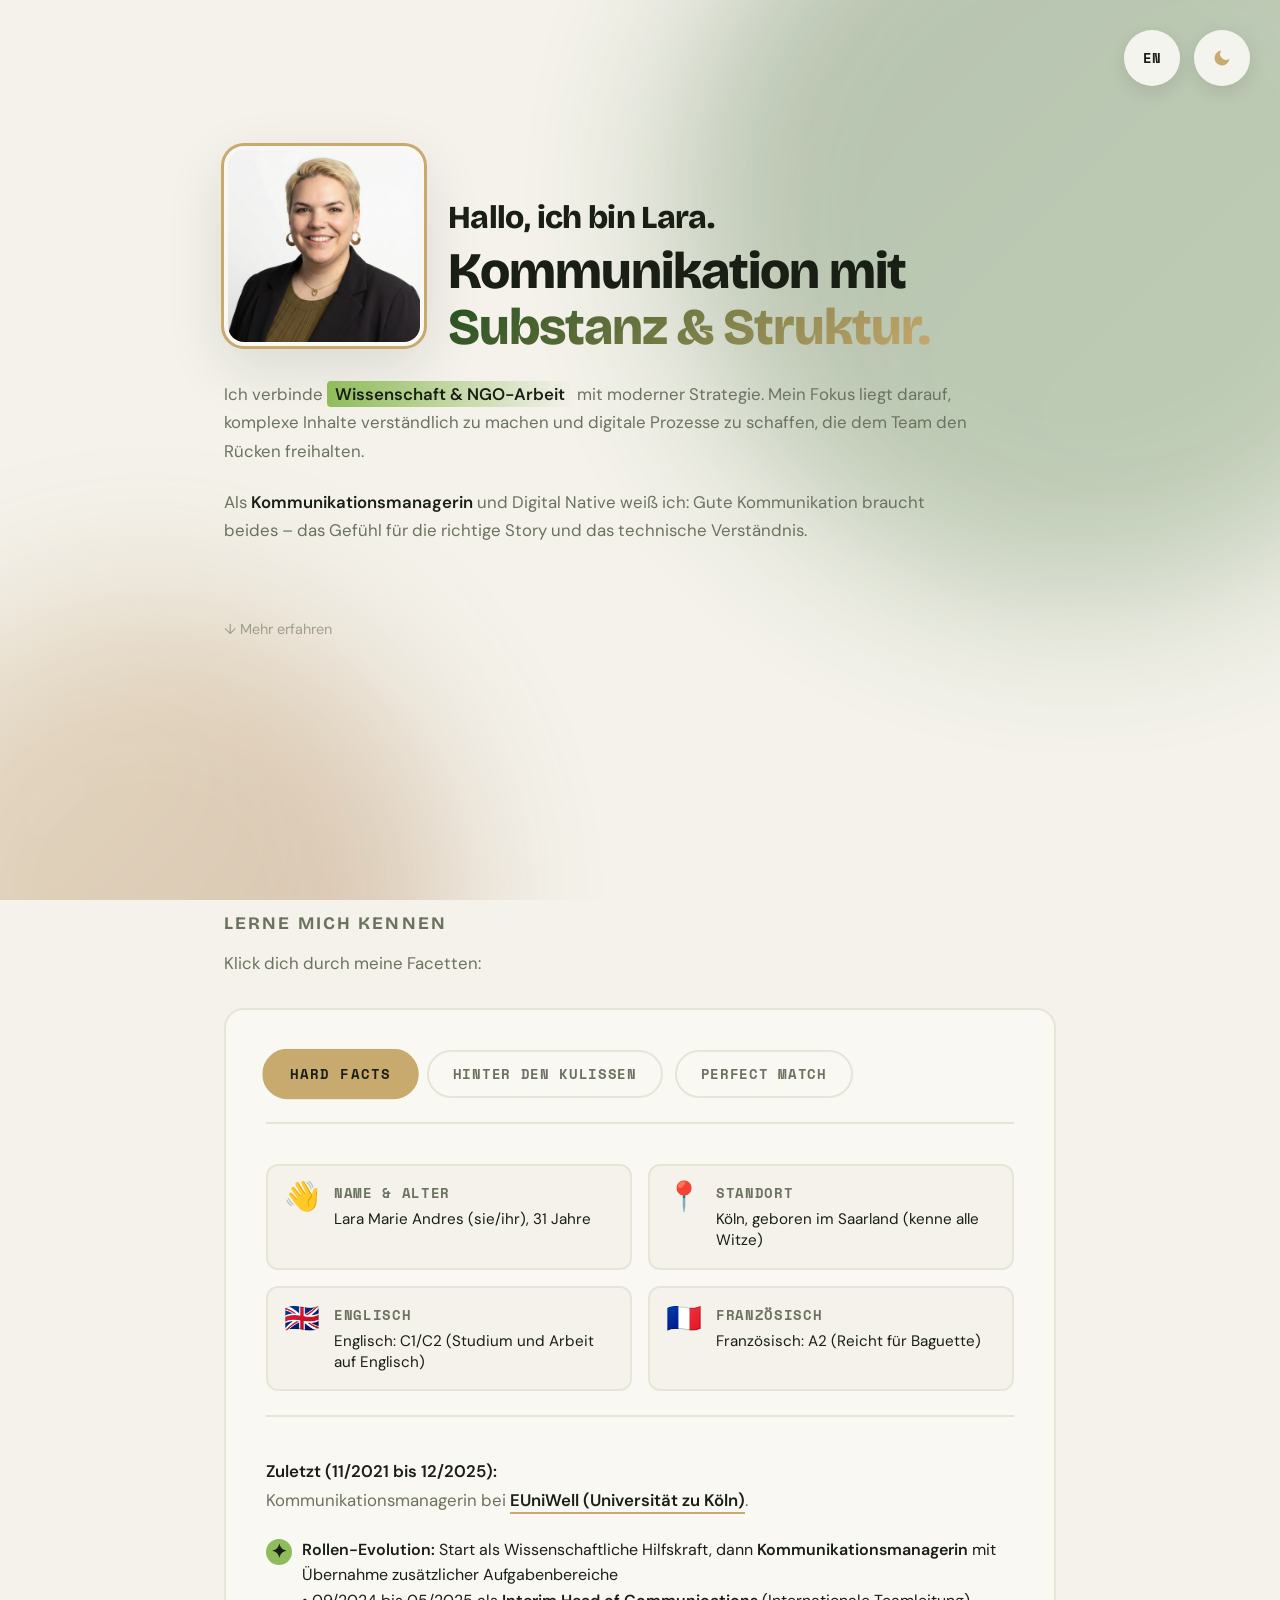
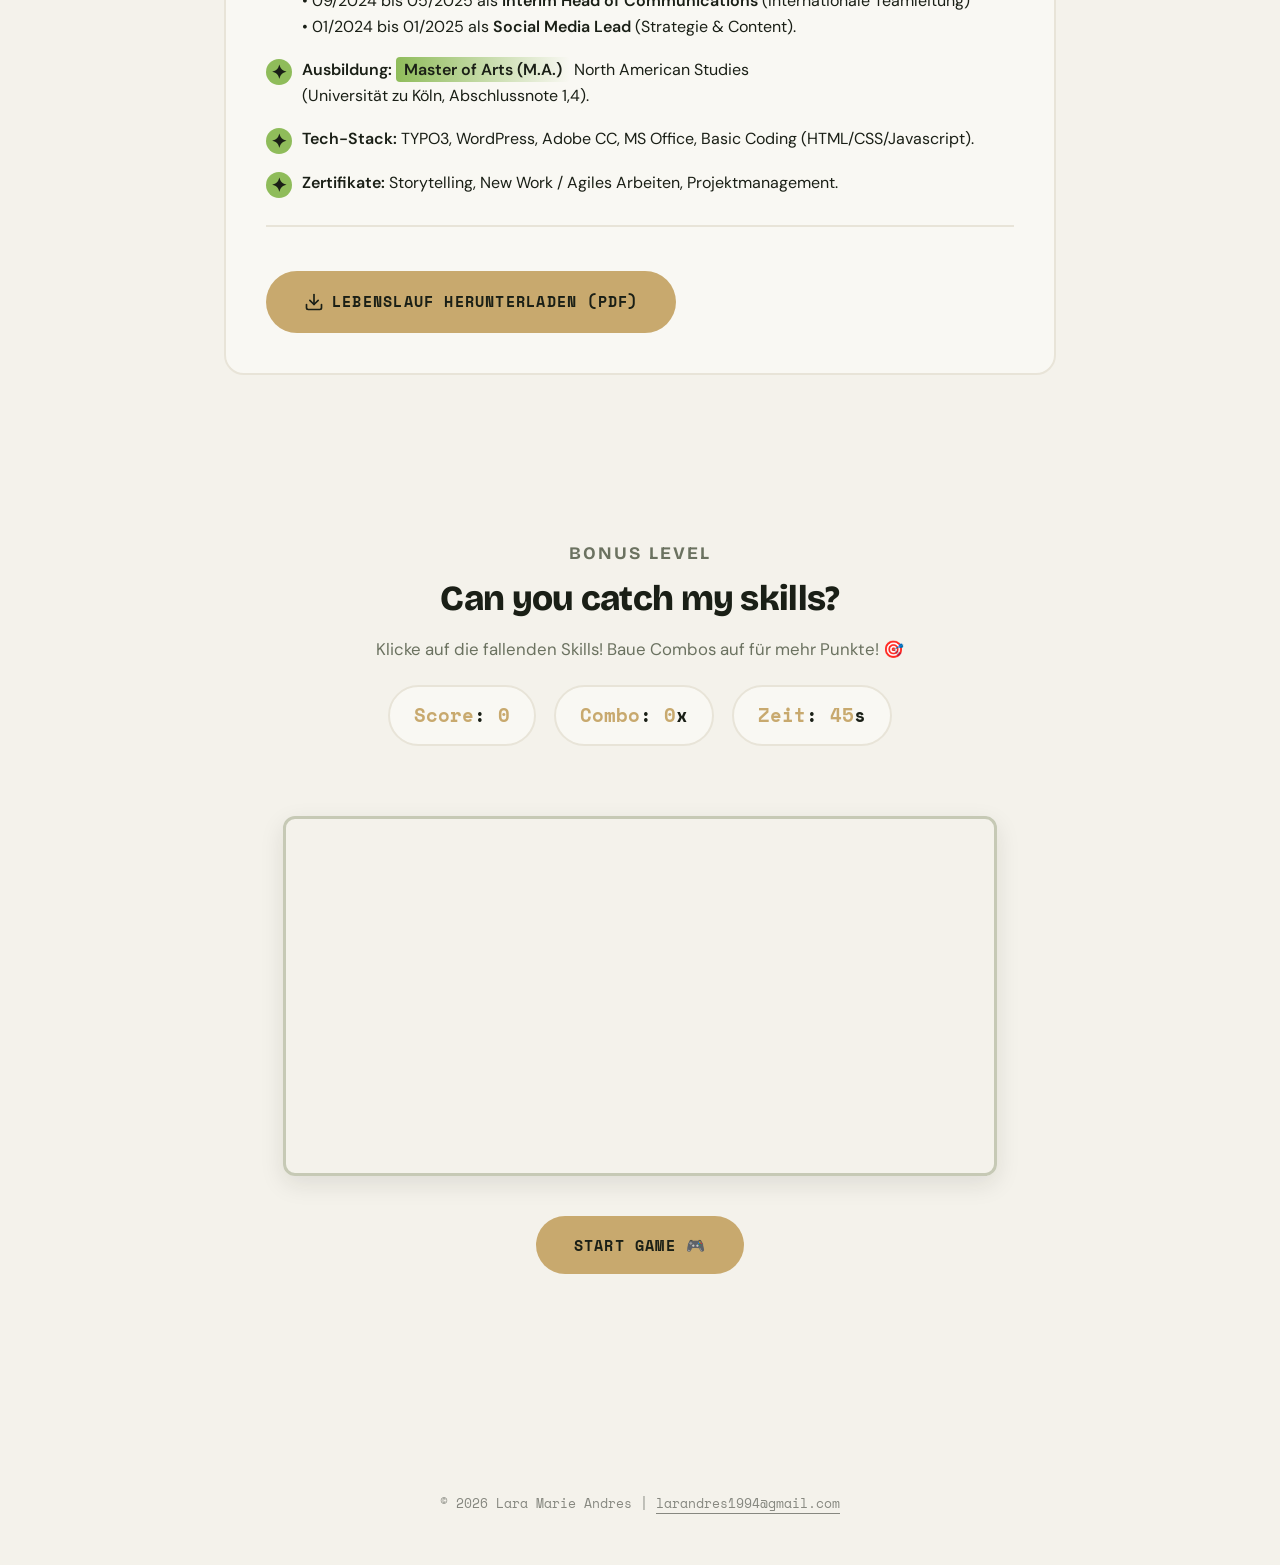
==== commit 3e2477bb: "Update resume link in index.html" ====
--- a/index.html
+++ b/index.html
@@ -149,7 +149,7 @@
             </ul>
             
             <div style="margin-top: 30px; padding-top: 20px; border-top: 2px solid var(--warm-gray);">
-                <a href="2601 Lebenslauf Lara Marie Andres.pdf" download class="btn" style="display: inline-flex; align-items: center; gap: 8px;">
+                <a href="260313_Lebenslauf_Andres_LaraMarie.pdf" download class="btn" style="display: inline-flex; align-items: center; gap: 8px;">
                     <svg width="20" height="20" viewBox="0 0 24 24" fill="none" stroke="currentColor" stroke-width="2" stroke-linecap="round" stroke-linejoin="round">
                         <path d="M21 15v4a2 2 0 0 1-2 2H5a2 2 0 0 1-2-2v-4"></path>
                         <polyline points="7 10 12 15 17 10"></polyline>
--- a/style.css
+++ b/style.css
@@ -3,124 +3,123 @@
 @import url('https://fonts.googleapis.com/css2?family=Bricolage+Grotesque:wght@400;600;700;800&family=Space+Mono:wght@400;700&family=DM+Sans:wght@400;500;600&display=swap');
 
 :root {
-/* NEUTRAL BASE */
---cream: #FCFCFA;
---off-white: #FEFEFE;
---warm-gray: #D8D4CC;
---text-dark: #1A1816;
---text-muted: #6B6660;
---surface: var(--off-white);
---card-border: var(--warm-gray);
-
-/* TOGGLE ICON */
---toggle-bg: rgba(255,255,255,0.9);
---toggle-color: #F6A352;
-
-/* POPPIGE AKZENTFARBEN */
---coral: #FF6B5A;
---electric-blue: #0096FF;
---dark-taupe: #B8B4AC;
---deep-red: #C73E3A;
---sky: #5586FF;
-
-/* FARBLOGIK LIGHT MODE */
---primary-accent: var(--coral);
---secondary-accent: var(--electric-blue);
-
-/* GRADIENTS */
---gradient-warm: linear-gradient(135deg, #FF6B5A 0%, #0096FF 100%);
---gradient-cool: linear-gradient(135deg, #B8B4AC 0%, #5586FF 100%);
-
-/* MODAL / SHADOW */
---modal-border: rgba(0,0,0,0.12);
---modal-shadow: 0 20px 60px rgba(0,0,0,0.12);
-
-/* SPACING & RADIUS */
---radius-soft: 20px;
---radius-pill: 100px;
---spacing-xs: 8px;
---spacing-s: 16px;
---spacing-m: 24px;
---spacing-l: 40px;
---spacing-xl: 64px;
+  /* NEUTRAL BASE */
+  --cream: #f4f2eb;
+  --off-white: #f9f8f3;
+  --warm-gray: #e8e4d8;
+  --text-dark: #1a1f16;
+  --text-muted: #6b7260;
+  --surface: var(--off-white);
+  --card-border: #c6c9b5;
+
+  /* TOGGLE ICON */
+  --toggle-bg: rgba(249, 248, 243, 0.92);
+  --toggle-color: #c8a96e;
+
+  /* NEUE AKZENTFARBEN */
+  --coral: #c8a96e;           /* → Warm Amber (ersetzt Coral) */
+  --electric-blue: #8fbc5a;   /* → Sage Lime (ersetzt Electric Blue) */
+  --dark-taupe: #c6c9b5;      /* → Sage Gray (bleibt strukturell) */
+  --deep-red: #8b4513;        /* → Terracotta (ersetzt Deep Red) */
+  --sky: #4a7c3f;             /* → Moss Green (ersetzt Sky) */
+
+  /* FARBLOGIK LIGHT MODE */
+  --primary-accent: var(--coral);      /* Warm Amber als Haupt-CTA */
+  --secondary-accent: var(--electric-blue); /* Sage Lime als Hover/Second */
+
+  /* GRADIENTS */
+  --gradient-warm: linear-gradient(135deg, #26501f 0%, #c8a96e 100%);
+  --gradient-cool: linear-gradient(135deg, #c6c9b5 0%, #8fbc5a 100%);
+
+  /* MODAL / SHADOW */
+  --modal-border: rgba(26, 31, 22, 0.12);
+  --modal-shadow: 0 20px 60px rgba(26, 31, 22, 0.12);
+
+  /* SPACING & RADIUS */
+  --radius-soft: 20px;
+  --radius-pill: 100px;
+  --spacing-xs: 8px;
+  --spacing-s: 16px;
+  --spacing-m: 24px;
+  --spacing-l: 40px;
+  --spacing-xl: 64px;
 }
 
 /* DARK MODE */
 body.dark-mode {
---cream: #1A1816;
---off-white: #252320;
---warm-gray: #3D3935;
---text-dark: #FAF7F2;
---text-muted: #AEA89F;
---surface: var(--off-white);
---card-border: var(--warm-gray);
-
-/* TOGGLE ICON DARK */
---toggle-bg: rgba(255,255,255,0.03);
---toggle-color: #F1C555;
-
-/* FARBLOGIK DARK MODE (konträr) */
---primary-accent: var(--electric-blue);
---secondary-accent: var(--coral);
-
-/* MODAL / SHADOW */
---modal-border: rgba(255,255,255,0.06);
---modal-shadow: 0 40px 80px rgba(0,0,0,0.6);
+  --cream: #2a2e24;
+  --off-white: #353c2b;
+  --warm-gray: #444d38;
+  --text-dark: #f0eedb;
+  --text-muted: #8a9478;
+  --surface: var(--off-white);
+  --card-border: var(--warm-gray);
+
+  /* TOGGLE ICON DARK */
+  --toggle-bg: rgba(53, 60, 43, 0.85);
+  --toggle-color: #c8a96e;
+
+  /* FARBLOGIK DARK MODE (konträr) */
+  --primary-accent: var(--electric-blue);   /* Sage Lime als Haupt-CTA im Dark */
+  --secondary-accent: var(--coral);         /* Warm Amber als Hover im Dark */
+
+  /* MODAL / SHADOW */
+  --modal-border: rgba(240, 238, 219, 0.06);
+  --modal-shadow: 0 40px 80px rgba(0, 0, 0, 0.6);
 }
 
 
 
 /* === GLOBAL RESET === */
 * {
-margin: 0;
-padding: 0;
-box-sizing: border-box;
+  margin: 0;
+  padding: 0;
+  box-sizing: border-box;
 }
 
 body {
-background-color: var(--cream);
-color: var(--text-dark);
-font-family: 'DM Sans', -apple-system, BlinkMacSystemFont, sans-serif;
-font-size: 18px;
-line-height: 1.7;
-overflow-x: hidden;
-transition: background-color 0.4s ease, color 0.4s ease;
+  background-color: var(--cream);
+  color: var(--text-dark);
+  font-family: 'DM Sans', -apple-system, BlinkMacSystemFont, sans-serif;
+  font-size: 18px;
+  line-height: 1.7;
+  overflow-x: hidden;
+  transition: background-color 0.4s ease, color 0.4s ease;
 }
 
 .container {
-max-width: 880px;
-margin: 0 auto;
-padding: 0 var(--spacing-m);
+  max-width: 880px;
+  margin: 0 auto;
+  padding: 0 var(--spacing-m);
 }
 
 /* === DARK MODE TOGGLE === */
 .theme-toggle {
-position: fixed;
-top: 30px;
-right: 30px;
-z-index: 10000;
-background: var(--toggle-bg);
-border: 1px solid rgba(0,0,0,0.06);
-width: 56px;
-height: 56px;
-border-radius: 50%;
-cursor: pointer;
-display: flex;
-align-items: center;
-justify-content: center;
-font-size: 1.5rem;
-transition: transform 0.4s cubic-bezier(0.34, 1.56, 0.64, 1), box-shadow 0.3s ease, background 0.3s ease;
-box-shadow: 0 6px 18px rgba(0,0,0,0.08);
-color: var(--toggle-color);
+  position: fixed;
+  top: 30px;
+  right: 30px;
+  z-index: 10000;
+  background: var(--toggle-bg);
+  border: 1px solid rgba(26, 31, 22, 0.08);
+  width: 56px;
+  height: 56px;
+  border-radius: 50%;
+  cursor: pointer;
+  display: flex;
+  align-items: center;
+  justify-content: center;
+  font-size: 1.5rem;
+  transition: transform 0.4s cubic-bezier(0.34, 1.56, 0.64, 1), box-shadow 0.3s ease, background 0.3s ease;
+  box-shadow: 0 6px 18px rgba(26, 31, 22, 0.1);
+  color: var(--toggle-color);
 }
 
 .theme-toggle:hover {
-transform: rotate(180deg) scale(1.06);
-border-color: var(--primary-accent);
-box-shadow: 0 10px 28px rgba(0,0,0,0.12);
-}
-
-/* Icon visibility: Moon visible in Light (default), Sun visible in Dark */
+  transform: rotate(180deg) scale(1.06);
+  border-color: var(--primary-accent);
+  box-shadow: 0 10px 28px rgba(26, 31, 22, 0.15);
+}
+
 .theme-toggle .moon-svg { display: block; width: 20px; height: 20px; color: var(--toggle-color); }
 .theme-toggle .sun-svg  { display: none; width: 20px; height: 20px; color: var(--toggle-color); }
 
@@ -130,1075 +129,1041 @@
 
 /* === LANGUAGE TOGGLE === */
 .lang-toggle {
-    position: fixed;
-    top: 30px;
-    right: 100px;
-    z-index: 10000;
-    background: var(--toggle-bg);
-    border: 1px solid rgba(0,0,0,0.06);
-    width: 56px;
-    height: 56px;
-    border-radius: 50%;
-    cursor: pointer;
-    display: flex;
-    align-items: center;
-    justify-content: center;
-    font-family: 'Space Mono', monospace;
-    font-size: 0.85rem;
-    font-weight: 700;
-    color: var(--text-dark);
-    transition: transform 0.3s ease, box-shadow 0.3s ease, background 0.3s ease;
-    box-shadow: 0 6px 18px rgba(0,0,0,0.08);
+  position: fixed;
+  top: 30px;
+  right: 100px;
+  z-index: 10000;
+  background: var(--toggle-bg);
+  border: 1px solid rgba(26, 31, 22, 0.08);
+  width: 56px;
+  height: 56px;
+  border-radius: 50%;
+  cursor: pointer;
+  display: flex;
+  align-items: center;
+  justify-content: center;
+  font-family: 'Space Mono', monospace;
+  font-size: 0.85rem;
+  font-weight: 700;
+  color: var(--text-dark);
+  transition: transform 0.3s ease, box-shadow 0.3s ease, background 0.3s ease;
+  box-shadow: 0 6px 18px rgba(26, 31, 22, 0.1);
 }
 
 .lang-toggle:hover {
-    transform: scale(1.06);
-    box-shadow: 0 10px 28px rgba(0,0,0,0.12);
+  transform: scale(1.06);
+  box-shadow: 0 10px 28px rgba(26, 31, 22, 0.15);
 }
 
 @media (max-width: 768px) {
-    .lang-toggle {
-        top: 20px;
-        right: 80px;
-        width: 48px;
-        height: 48px;
-        font-size: 0.75rem;
-    }
+  .lang-toggle {
+    top: 20px;
+    right: 80px;
+    width: 48px;
+    height: 48px;
+    font-size: 0.75rem;
+  }
 }
 
 /* === TYPOGRAFIE === */
 h1, h2, h3 {
-font-family: 'Bricolage Grotesque', sans-serif;
-font-weight: 800;
-line-height: 1.1;
-letter-spacing: -0.02em;
+  font-family: 'Bricolage Grotesque', sans-serif;
+  font-weight: 800;
+  line-height: 1.1;
+  letter-spacing: -0.02em;
 }
 
 h1 {
-    font-size: clamp(2rem, 5vw, 3.2rem);
-    margin-bottom: var(--spacing-m);
-    position: relative;
+  font-size: clamp(2rem, 5vw, 3.2rem);
+  margin-bottom: var(--spacing-m);
+  position: relative;
 }
 
 h2 {
-    font-size: clamp(1.5rem, 4vw, 2.2rem);
-    margin-bottom: var(--spacing-s);
+  font-size: clamp(1.5rem, 4vw, 2.2rem);
+  margin-bottom: var(--spacing-s);
 }
 
 h3 {
-    font-size: 1.1rem;
-    text-transform: uppercase;
-    letter-spacing: 0.12em;
-    font-weight: 700;
-    color: var(--text-muted);
-    margin-bottom: var(--spacing-s);
+  font-size: 1.1rem;
+  text-transform: uppercase;
+  letter-spacing: 0.12em;
+  font-weight: 700;
+  color: var(--text-muted);
+  margin-bottom: var(--spacing-s);
 }
 
 p {
-font-size: 1.05rem;
-color: var(--text-muted);
-margin-bottom: 1.4rem;
+  font-size: 1.05rem;
+  color: var(--text-muted);
+  margin-bottom: 1.4rem;
 }
 
 strong {
-color: var(--text-dark);
-font-weight: 600;
+  color: var(--text-dark);
+  font-weight: 600;
 }
 
 /* === TEXT EFFECTS === */
 .text-gradient {
-background: var(--gradient-warm);
--webkit-background-clip: text;
--webkit-text-fill-color: transparent;
-background-clip: text;
-display: inline-block;
-}
-
-/* HIGHLIGHT - Light Mode: Blau */
+  background: var(--gradient-warm);
+  -webkit-background-clip: text;
+  -webkit-text-fill-color: transparent;
+  background-clip: text;
+  display: inline-block;
+}
+
+/* HIGHLIGHT - Light Mode: Sage Lime */
 .highlight {
-background: linear-gradient(to right, transparent 0%, var(--electric-blue) 50%, transparent 100%);
-background-size: 200% 100%;
-background-position: 100% 0;
-padding: 2px 8px;
-border-radius: 4px;
-color: var(--text-dark);
-font-weight: 600;
-transition: background-position 0.6s ease;
+  background: linear-gradient(to right, transparent 0%, var(--electric-blue) 50%, transparent 100%);
+  background-size: 200% 100%;
+  background-position: 100% 0;
+  padding: 2px 8px;
+  border-radius: 4px;
+  color: var(--text-dark);
+  font-weight: 600;
+  transition: background-position 0.6s ease;
 }
 
 .highlight:hover {
-background-position: 0 0;
-}
-
-/* HIGHLIGHT - Dark Mode: Coral */
+  background-position: 0 0;
+}
+
+/* HIGHLIGHT - Dark Mode: Warm Amber */
 body.dark-mode .highlight {
-background: linear-gradient(to right, transparent 0%, var(--coral) 50%, transparent 100%);
-background-size: 200% 100%;
-background-position: 100% 0;
-padding: 2px 8px;
-border-radius: 4px;
-color: #FFFFFF;
-font-weight: 600;
-transition: background-position 0.6s ease;
+  background: linear-gradient(to right, transparent 0%, var(--coral) 50%, transparent 100%);
+  background-size: 200% 100%;
+  background-position: 100% 0;
+  padding: 2px 8px;
+  border-radius: 4px;
+  color: #f0eedb;
+  font-weight: 600;
+  transition: background-position 0.6s ease;
 }
 
 body.dark-mode .highlight:hover {
-background-position: 0 0;
+  background-position: 0 0;
 }
 
 /* === LAYOUT SECTIONS === */
 section {
-min-height: 50vh;
-display: flex;
-flex-direction: column;
-justify-content: center;
-margin-bottom: var(--spacing-xl);
-padding: var(--spacing-l) 0;
-opacity: 0;
-transform: translateY(30px);
-transition: all 0.9s cubic-bezier(0.16, 1, 0.3, 1);
+  min-height: 50vh;
+  display: flex;
+  flex-direction: column;
+  justify-content: center;
+  margin-bottom: var(--spacing-xl);
+  padding: var(--spacing-l) 0;
+  opacity: 0;
+  transform: translateY(30px);
+  transition: all 0.9s cubic-bezier(0.16, 1, 0.3, 1);
 }
 
 section.visible {
-opacity: 1;
-transform: translateY(0);
+  opacity: 1;
+  transform: translateY(0);
 }
 
 section:first-of-type {
-min-height: 92vh;
+  min-height: 92vh;
 }
 
 /* === TABS CONTAINER === */
 .tabs-container {
-background: var(--off-white);
-border: 2px solid var(--warm-gray);
-border-radius: var(--radius-soft);
-padding: var(--spacing-l);
-position: relative;
-overflow: hidden;
+  background: var(--off-white);
+  border: 2px solid var(--warm-gray);
+  border-radius: var(--radius-soft);
+  padding: var(--spacing-l);
+  position: relative;
+  overflow: hidden;
 }
 
 .tabs-container::before {
-content: '';
-position: absolute;
-top: -50%;
-right: -10%;
-width: 300px;
-height: 300px;
-background: var(--gradient-cool);
-opacity: 0.06;
-border-radius: 50%;
-pointer-events: none;
+  content: '';
+  position: absolute;
+  top: -50%;
+  right: -10%;
+  width: 300px;
+  height: 300px;
+  background: var(--gradient-cool);
+  opacity: 0.06;
+  border-radius: 50%;
+  pointer-events: none;
 }
 
 /* === TAB BUTTONS === */
 .tab-buttons {
-display: flex;
-gap: 12px;
-flex-wrap: wrap;
-margin-bottom: var(--spacing-l);
-padding-bottom: var(--spacing-m);
-border-bottom: 2px solid var(--warm-gray);
-}
-
-/* TAB BUTTONS - Light Mode: Standard Coral, Hover Blau */
+  display: flex;
+  gap: 12px;
+  flex-wrap: wrap;
+  margin-bottom: var(--spacing-l);
+  padding-bottom: var(--spacing-m);
+  border-bottom: 2px solid var(--warm-gray);
+}
+
 .tab-btn {
-background: transparent;
-border: 2px solid var(--warm-gray);
-color: var(--text-muted);
-font-family: 'Space Mono', monospace;
-font-size: 0.85rem;
-font-weight: 700;
-text-transform: uppercase;
-letter-spacing: 0.05em;
-cursor: pointer;
-padding: 12px 24px;
-border-radius: var(--radius-pill);
-transition: all 0.3s cubic-bezier(0.34, 1.56, 0.64, 1);
-position: relative;
-overflow: visible;
+  background: transparent;
+  border: 2px solid var(--warm-gray);
+  color: var(--text-muted);
+  font-family: 'Space Mono', monospace;
+  font-size: 0.85rem;
+  font-weight: 700;
+  text-transform: uppercase;
+  letter-spacing: 0.05em;
+  cursor: pointer;
+  padding: 12px 24px;
+  border-radius: var(--radius-pill);
+  transition: all 0.3s cubic-bezier(0.34, 1.56, 0.64, 1);
+  position: relative;
+  overflow: visible;
 }
 
 .tab-btn:hover {
-border-color: var(--secondary-accent);
-background: var(--secondary-accent);
-color: #FFFFFF;
-transform: translateY(-2px);
+  border-color: var(--secondary-accent);
+  background: var(--secondary-accent);
+  color: #1a1f16;
+  transform: translateY(-2px);
 }
 
 .tab-btn.active {
-background: var(--primary-accent);
-color: #FFFFFF;
-border-color: var(--primary-accent);
-transform: scale(1.05);
+  background: var(--primary-accent);
+  color: #1a1f16;
+  border-color: var(--primary-accent);
+  transform: scale(1.05);
 }
 
 .tab-btn.active:hover {
-background: var(--secondary-accent);
-border-color: var(--secondary-accent);
-color: #FFFFFF;
+  background: var(--secondary-accent);
+  border-color: var(--secondary-accent);
+  color: #1a1f16;
 }
 
 /* === TAB CONTENT === */
 .tab-content {
-display: none;
-animation: fadeSlideIn 0.5s cubic-bezier(0.16, 1, 0.3, 1);
+  display: none;
+  animation: fadeSlideIn 0.5s cubic-bezier(0.16, 1, 0.3, 1);
 }
 
 .tab-content.active {
-display: block;
+  display: block;
 }
 
 @keyframes fadeSlideIn {
-from {
-opacity: 0;
-transform: translateY(20px);
-}
-to {
-opacity: 1;
-transform: translateY(0);
-}
+  from {
+    opacity: 0;
+    transform: translateY(20px);
+  }
+  to {
+    opacity: 1;
+    transform: translateY(0);
+  }
 }
 
 /* === LISTS === */
 ul.check-list {
-list-style: none;
-padding: 0;
+  list-style: none;
+  padding: 0;
 }
 
 ul.check-list li {
-margin-bottom: 18px;
-padding-left: 36px;
-position: relative;
-font-size: 1rem;
-line-height: 1.6;
-}
-
-/* BULLET POINTS - Light Mode: Initial Blau, Hover Coral */
+  margin-bottom: 18px;
+  padding-left: 36px;
+  position: relative;
+  font-size: 1rem;
+  line-height: 1.6;
+}
+
+/* BULLET POINTS - Light Mode: Sage Lime, Hover Warm Amber */
 ul.check-list li::before {
-content: '✦';
-position: absolute;
-left: 0;
-top: 2px;
-font-family: 'Space Mono', monospace;
-font-weight: 700;
-font-size: 1.2rem;
-width: 26px;
-height: 26px;
-background: var(--electric-blue);
-color: #FFFFFF;
-border-radius: 50%;
-display: flex;
-align-items: center;
-justify-content: center;
-transition: all 0.3s ease;
+  content: '✦';
+  position: absolute;
+  left: 0;
+  top: 2px;
+  font-family: 'Space Mono', monospace;
+  font-weight: 700;
+  font-size: 1.2rem;
+  width: 26px;
+  height: 26px;
+  background: #8fbc5a;
+  color: #1a1f16;
+  border-radius: 50%;
+  display: flex;
+  align-items: center;
+  justify-content: center;
+  transition: all 0.3s ease;
 }
 
 ul.check-list li:hover::before {
-background: var(--coral);
-transform: scale(1.15);
-color: #FFFFFF;
-}
-
-/* BULLET POINTS - Dark Mode: Initial Coral, Hover Blau */
+  background: var(--coral);
+  transform: scale(1.15);
+  color: #1a1f16;
+}
+
+/* BULLET POINTS - Dark Mode: Warm Amber, Hover Sage Lime */
 body.dark-mode ul.check-list li::before {
-background: var(--coral);
-color: #FFFFFF;
+  background: var(--coral);
+  color: #1a1f16;
 }
 
 body.dark-mode ul.check-list li:hover::before {
-background: var(--electric-blue);
-transform: scale(1.15);
-color: #FFFFFF;
+  background: var(--electric-blue);
+  transform: scale(1.15);
+  color: #1a1f16;
 }
 
 /* === PROFILE SECTION === */
 .profile-header {
-display: flex;
-align-items: center;
-gap: var(--spacing-m);
-margin-bottom: var(--spacing-l);
-padding-bottom: var(--spacing-m);
-border-bottom: 2px solid var(--warm-gray);
+  display: flex;
+  align-items: center;
+  gap: var(--spacing-m);
+  margin-bottom: var(--spacing-l);
+  padding-bottom: var(--spacing-m);
+  border-bottom: 2px solid var(--warm-gray);
 }
 
 .profile-img {
-width: 110px;
-height: 110px;
-border-radius: 50%;
-object-fit: cover;
-border: 4px solid var(--off-white);
-outline: 3px solid var(--dark-taupe);
-transition: all 0.4s ease;
+  width: 110px;
+  height: 110px;
+  border-radius: 50%;
+  object-fit: cover;
+  border: 4px solid var(--off-white);
+  outline: 3px solid var(--dark-taupe);
+  transition: all 0.4s ease;
 }
 
 .profile-img:hover {
-outline-color: var(--primary-accent);
-transform: scale(1.05) rotate(3deg);
+  outline-color: var(--primary-accent);
+  transform: scale(1.05) rotate(3deg);
 }
 
 .profile-stats {
-flex: 1;
+  flex: 1;
 }
 
 .stat-row {
-display: flex;
-align-items: center;
-gap: 12px;
-margin-bottom: 8px;
-font-weight: 500;
-font-size: 0.95rem;
+  display: flex;
+  align-items: center;
+  gap: 12px;
+  margin-bottom: 8px;
+  font-weight: 500;
+  font-size: 0.95rem;
 }
 
 .stat-icon {
-font-size: 1.3rem;
-min-width: 28px;
+  font-size: 1.3rem;
+  min-width: 28px;
 }
 
 /* === BUTTON === */
-/* BUTTONS - Light Mode: Standard Coral, Hover Blau */
 .btn {
-display: inline-flex;
-align-items: center;
-justify-content: center;
-margin-top: var(--spacing-m);
-padding: 18px 38px;
-background: var(--primary-accent);
-color: #FFFFFF;
-font-family: 'Space Mono', monospace;
-font-size: 0.95rem;
-font-weight: 700;
-text-transform: uppercase;
-letter-spacing: 0.08em;
-text-decoration: none;
-border: none;
-cursor: pointer;
-border-radius: var(--radius-pill);
+  display: inline-flex;
+  align-items: center;
+  justify-content: center;
+  margin-top: var(--spacing-m);
+  padding: 18px 38px;
+  background: var(--primary-accent);
+  color: #1a1f16;
+  font-family: 'Space Mono', monospace;
+  font-size: 0.95rem;
+  font-weight: 700;
+  text-transform: uppercase;
+  letter-spacing: 0.08em;
+  text-decoration: none;
+  border: none;
+  cursor: pointer;
+  border-radius: var(--radius-pill);
 }
 
 .btn:hover {
-background: var(--secondary-accent);
-color: #FFFFFF;
-transform: translateY(-4px);
-box-shadow: 0 12px 28px rgba(0, 150, 255, 0.4);
+  background: var(--secondary-accent);
+  color: #1a1f16;
+  transform: translateY(-4px);
+  box-shadow: 0 12px 28px rgba(143, 188, 90, 0.4);
 }
 
 body.dark-mode .btn:hover {
-box-shadow: 0 12px 28px rgba(255, 107, 90, 0.4);
+  box-shadow: 0 12px 28px rgba(200, 169, 110, 0.4);
 }
 
 /* === SPECIAL BOX === */
 .info-box {
-margin-top: var(--spacing-m);
-background: linear-gradient(135deg, rgba(184, 180, 172, 0.12) 0%, rgba(0, 150, 255, 0.08) 100%);
-padding: var(--spacing-m);
-border-radius: var(--radius-soft);
-border-left: 4px solid var(--dark-taupe);
+  margin-top: var(--spacing-m);
+  background: linear-gradient(135deg, rgba(198, 201, 181, 0.15) 0%, rgba(143, 188, 90, 0.08) 100%);
+  padding: var(--spacing-m);
+  border-radius: var(--radius-soft);
+  border-left: 4px solid var(--dark-taupe);
 }
 
 .info-box strong {
-display: block;
-margin-bottom: 8px;
-color: var(--text-dark);
+  display: block;
+  margin-bottom: 8px;
+  color: var(--text-dark);
 }
 
 /* === FOOTER === */
 footer {
-padding: var(--spacing-xl) 0;
-text-align: center;
-opacity: 0.6;
-font-size: 0.85rem;
-border-top: 2px solid var(--warm-gray);
-font-family: 'Space Mono', monospace;
+  padding: var(--spacing-xl) 0;
+  text-align: center;
+  opacity: 0.6;
+  font-size: 0.85rem;
+  border-top: 2px solid var(--warm-gray);
+  font-family: 'Space Mono', monospace;
 }
 
 footer a {
-color: inherit;
-text-decoration: none;
-border-bottom: 1px solid currentColor;
-transition: color 0.3s ease;
+  color: inherit;
+  text-decoration: none;
+  border-bottom: 1px solid currentColor;
+  transition: color 0.3s ease;
 }
 
 footer a:hover {
-color: var(--primary-accent);
+  color: var(--primary-accent);
 }
 
 /* === RESPONSIVE === */
 @media (max-width: 768px) {
-h1 {
-font-size: 3rem;
-}
-
-.profile-header {
-flex-direction: column;
-text-align: center;
-}
-
-.tabs-container {
-padding: var(--spacing-m);
-}
-
-.tab-buttons {
-justify-content: center;
-}
-
-.tab-btn {
-font-size: 0.75rem;
-padding: 10px 18px;
-}
-
-.theme-toggle {
-top: 20px;
-right: 20px;
-width: 48px;
-height: 48px;
-font-size: 1.2rem;
-}
+  h1 {
+    font-size: 3rem;
+  }
+
+  .profile-header {
+    flex-direction: column;
+    text-align: center;
+  }
+
+  .tabs-container {
+    padding: var(--spacing-m);
+  }
+
+  .tab-buttons {
+    justify-content: center;
+  }
+
+  .tab-btn {
+    font-size: 0.75rem;
+    padding: 10px 18px;
+  }
+
+  .theme-toggle {
+    top: 20px;
+    right: 20px;
+    width: 48px;
+    height: 48px;
+    font-size: 1.2rem;
+  }
 }
 
 /* === SCROLL INDICATOR === */
 @keyframes bounce {
-0%, 100% { transform: translateY(0); }
-50% { transform: translateY(8px); }
+  0%, 100% { transform: translateY(0); }
+  50% { transform: translateY(8px); }
 }
 
 .scroll-hint {
-animation: bounce 2s ease-in-out infinite;
-cursor: pointer;
-transition: opacity 0.3s ease;
+  animation: bounce 2s ease-in-out infinite;
+  cursor: pointer;
+  transition: opacity 0.3s ease;
 }
 
 .scroll-hint:hover {
-opacity: 0.8;
+  opacity: 0.8;
 }
 
 
 /* === MINI GAME ENHANCED === */
-.game-section { 
-    /* optional: rustikale Abstände über/unter dem Block */
-    padding-top: 40px;
-    padding-bottom: 40px;
+.game-section {
+  padding-top: 40px;
+  padding-bottom: 40px;
 }
 
 .game-container {
-    /* gleiche Max-Breite wie .container, zentriert in der Seite */
-    max-width: 880px;
-    margin: 0 auto;      /* zentriert die Block-Spalte, Inhalt innen linksbündig */
-    text-align: left;    /* Inhalte linksbündig innerhalb der Spalte */
-    padding: 0 0 40px 0; /* optional: Abstand nach unten */
-    max-width: 880px;     /* gleiche Breite wie .container oben */
-    margin: 0 auto;       /* zentriert die column auf der Seite */
-    text-align: left;     /* Inhalte innerhalb linksbündig */
-    padding: 0 0 40px 0;  /* optionaler Abstand nach unten */
+  max-width: 880px;
+  margin: 0 auto;
+  text-align: left;
+  padding: 0 0 40px 0;
 }
 
 .game-section h3,
 .game-section h2,
 .game-section p {
-    text-align: left !important;  /* !important überschreibt vorhandene inline text-align */
-    margin-left: 0;
+  text-align: left !important;
+  margin-left: 0;
 }
 
 .game-stats {
-display: flex;
-    justify-content: flex-start;   /* linksbündig */
-    justify-content: flex-start;
-gap: var(--spacing-m);
-margin-bottom: var(--spacing-m);
-font-family: 'Space Mono', monospace;
-font-size: 1.2rem;
-font-weight: 700;
-flex-wrap: wrap;
-align-items: center;
+  display: flex;
+  justify-content: flex-start;
+  gap: var(--spacing-m);
+  margin-bottom: var(--spacing-m);
+  font-family: 'Space Mono', monospace;
+  font-size: 1.2rem;
+  font-weight: 700;
+  flex-wrap: wrap;
+  align-items: center;
 }
 
 .game-stats .stat {
-background: var(--off-white);
-padding: 12px 24px;
-border-radius: var(--radius-pill);
-border: 2px solid var(--warm-gray);
-transition: all 0.3s ease;
+  background: var(--off-white);
+  padding: 12px 24px;
+  border-radius: var(--radius-pill);
+  border: 2px solid var(--warm-gray);
+  transition: all 0.3s ease;
 }
 
 .game-stats .stat span {
-color: var(--primary-accent);
+  color: var(--primary-accent);
 }
 
 .game-stats .stat.combo-active {
-background: var(--primary-accent);
-color: #FFFFFF;
-border-color: var(--primary-accent);
-transform: scale(1.1);
+  background: var(--primary-accent);
+  color: #1a1f16;
+  border-color: var(--primary-accent);
+  transform: scale(1.1);
 }
 
 .game-stats .stat.combo-active span {
-color: #FFFFFF;
+  color: #1a1f16;
 }
 
 .achievements {
-display: flex;
-justify-content: center;
-gap: 8px;
-margin-bottom: var(--spacing-s);
-min-height: 40px;
-flex-wrap: wrap;
+  display: flex;
+  justify-content: center;
+  gap: 8px;
+  margin-bottom: var(--spacing-s);
+  min-height: 40px;
+  flex-wrap: wrap;
 }
 
 .achievement-badge {
-background: var(--off-white);
-border: 2px solid var(--warm-gray);
-padding: 6px 14px;
-border-radius: var(--radius-pill);
-font-size: 0.75rem;
-font-family: 'Space Mono', monospace;
-animation: badgePop 0.4s cubic-bezier(0.34, 1.56, 0.64, 1);
+  background: var(--off-white);
+  border: 2px solid var(--warm-gray);
+  padding: 6px 14px;
+  border-radius: var(--radius-pill);
+  font-size: 0.75rem;
+  font-family: 'Space Mono', monospace;
+  animation: badgePop 0.4s cubic-bezier(0.34, 1.56, 0.64, 1);
 }
 
 @keyframes badgePop {
-0% { transform: scale(0); opacity: 0; }
-50% { transform: scale(1.2); }
-100% { transform: scale(1); opacity: 1; }
-}
-
-/* Canvas wrapper: Canvas links (keine horizontale Zentrierung) */
+  0% { transform: scale(0); opacity: 0; }
+  50% { transform: scale(1.2); }
+  100% { transform: scale(1); opacity: 1; }
+}
+
 .canvas-wrapper {
-max-width: 100%;
-    margin: 0;                      /* kein auto zentrieren */
-    margin: 0;                     /* kein auto zentrieren */
-display: flex;
-    justify-content: flex-start;    /* Canvas linksbündig in der column */
-    justify-content: flex-start;   /* linksbündig */
-position: relative;
-    gap: 24px;                      /* optionaler horizontaler Abstand */
-    gap: 24px;
-}
-
-/* Canvas: sichtbar und links innerhalb der column */
+  max-width: 100%;
+  margin: 0;
+  display: flex;
+  justify-content: flex-start;
+  position: relative;
+  gap: 24px;
+}
+
 #gameCanvas {
-width: 100%;
-max-width: 750px;
-height: 650px;
-background: var(--surface);
-border: 3px solid var(--card-border);
-border-radius: var(--radius-soft);
-cursor: crosshair;
-display: block;
-    margin: 0;                       /* wichtig: kein auto */
-    margin: 0;                      /* wichtig: kein auto */
-box-shadow: 0 8px 24px rgba(0, 0, 0, 0.08);
+  width: 100%;
+  max-width: 750px;
+  height: 650px;
+  background: var(--surface);
+  border: 3px solid var(--card-border);
+  border-radius: var(--radius-soft);
+  cursor: crosshair;
+  display: block;
+  margin: 0;
+  box-shadow: 0 8px 24px rgba(26, 31, 22, 0.1);
 }
 
 .game-container .btn {
-    margin-left: 0;
-    display: inline-flex;
-}
-
-/* If you still want an .active class visual, you can animate it — but keep canvas present */
+  margin-left: 0;
+  display: inline-flex;
+}
+
 #gameCanvas.active {
-box-shadow: 0 20px 40px rgba(0,0,0,0.12);
+  box-shadow: 0 20px 40px rgba(26, 31, 22, 0.15);
 }
 
 .combo-display {
-position: absolute;
-top: 50%;
-left: 50%;
-transform: translate(-50%, -50%);
-font-size: 4rem;
-font-family: 'Bricolage Grotesque', sans-serif;
-font-weight: 800;
-color: var(--primary-accent);
-pointer-events: none;
-opacity: 0;
-text-shadow: 0 4px 12px rgba(0, 0, 0, 0.2);
+  position: absolute;
+  top: 50%;
+  left: 50%;
+  transform: translate(-50%, -50%);
+  font-size: 4rem;
+  font-family: 'Bricolage Grotesque', sans-serif;
+  font-weight: 800;
+  color: var(--primary-accent);
+  pointer-events: none;
+  opacity: 0;
+  text-shadow: 0 4px 12px rgba(26, 31, 22, 0.2);
 }
 
 .combo-display.show {
-animation: comboFlash 0.6s ease-out;
+  animation: comboFlash 0.6s ease-out;
 }
 
 @keyframes comboFlash {
-0% { opacity: 0; transform: translate(-50%, -50%) scale(0.5); }
-50% { opacity: 1; transform: translate(-50%, -50%) scale(1.2); }
-100% { opacity: 0; transform: translate(-50%, -50%) scale(1); }
-}
-
-/* === GAME OVER MODAL - FIXED === */
+  0% { opacity: 0; transform: translate(-50%, -50%) scale(0.5); }
+  50% { opacity: 1; transform: translate(-50%, -50%) scale(1.2); }
+  100% { opacity: 0; transform: translate(-50%, -50%) scale(1); }
+}
+
+/* === GAME OVER MODAL === */
 .game-over {
-    position: fixed;
-    top: 50%;
-    left: 50%;
-    transform: translate(-50%, -50%);
-    background: var(--cream);
-    color: var(--text-dark);
-    border: 3px solid var(--primary-accent);
-    border-radius: var(--radius-soft);
-    padding: var(--spacing-l);
-    text-align: center;
-    z-index: 10001;
-    box-shadow: 0 20px 60px rgba(0, 0, 0, 0.3);
-    max-width: 400px;
-    width: 90%;
+  position: fixed;
+  top: 50%;
+  left: 50%;
+  transform: translate(-50%, -50%);
+  background: var(--cream);
+  color: var(--text-dark);
+  border: 3px solid var(--primary-accent);
+  border-radius: var(--radius-soft);
+  padding: var(--spacing-l);
+  text-align: center;
+  z-index: 10001;
+  box-shadow: 0 20px 60px rgba(26, 31, 22, 0.3);
+  max-width: 400px;
+  width: 90%;
 }
 
 .game-over.hidden {
-    display: none !important;
+  display: none !important;
 }
 
 .game-over h2 {
-    color: var(--primary-accent);
-    margin-bottom: var(--spacing-s);
-    font-size: 1.8rem;
+  color: var(--primary-accent);
+  margin-bottom: var(--spacing-s);
+  font-size: 1.8rem;
 }
 
 .game-over p {
-    color: var(--text-muted);
-    margin-bottom: var(--spacing-m);
+  color: var(--text-muted);
+  margin-bottom: var(--spacing-m);
 }
 
 body.dark-mode .game-over {
-    background: var(--off-white);
-    box-shadow: 0 20px 60px rgba(0, 0, 0, 0.6);
-}
-
-/* ensure inner badges/pills are readable in both themes */
+  background: var(--off-white);
+  box-shadow: 0 20px 60px rgba(0, 0, 0, 0.6);
+}
+
 .game-over .achievement-badge,
 .game-over .game-stats .stat {
-background: var(--surface);
-border: 2px solid var(--card-border);
-color: var(--text-dark);
+  background: var(--surface);
+  border: 2px solid var(--card-border);
+  color: var(--text-dark);
 }
 
 .badges-earned {
-display: flex;
-flex-wrap: wrap;
-gap: 8px;
-justify-content: center;
-margin: var(--spacing-m) 0;
+  display: flex;
+  flex-wrap: wrap;
+  gap: 8px;
+  justify-content: center;
+  margin: var(--spacing-m) 0;
 }
 
 .badges-earned .badge {
-background: var(--primary-accent);
-color: #FFFFFF;
-padding: 8px 16px;
-border-radius: var(--radius-pill);
-font-size: 0.85rem;
-font-family: 'Space Mono', monospace;
-font-weight: 700;
-}
-
-/* Responsive mini-game tweaks */
+  background: var(--primary-accent);
+  color: #1a1f16;
+  padding: 8px 16px;
+  border-radius: var(--radius-pill);
+  font-size: 0.85rem;
+  font-family: 'Space Mono', monospace;
+  font-weight: 700;
+}
+
 @media (max-width: 768px) {
-#gameCanvas {
-height: 550px;
-max-width: 100%;
-}
-
-.game-stats {
-font-size: 1rem;
-gap: var(--spacing-s);
-}
-
-.game-stats .stat {
-padding: 10px 18px;
-}
-
-.combo-display {
-font-size: 3rem;
-}
+  #gameCanvas {
+    height: 550px;
+    max-width: 100%;
+  }
+  .game-stats {
+    font-size: 1rem;
+    gap: var(--spacing-s);
+  }
+  .game-stats .stat {
+    padding: 10px 18px;
+  }
+  .combo-display {
+    font-size: 3rem;
+  }
 }
 
 @media (max-width: 480px) {
-#gameCanvas {
-height: 450px;
-}
-
-.combo-display {
-font-size: 2.5rem;
-}
+  #gameCanvas {
+    height: 450px;
+  }
+  .combo-display {
+    font-size: 2.5rem;
+  }
 }
 
 
 /* === FLOWING RIBBON BACKGROUND === */
 .ribbon-bg {
-    position: fixed;
-    top: 0;
-    left: 0;
-    width: 100%;
-    height: 100%;
-    pointer-events: none;
-    z-index: 0;
-    overflow: hidden;
+  position: fixed;
+  top: 0;
+  left: 0;
+  width: 100%;
+  height: 100%;
+  pointer-events: none;
+  z-index: 0;
+  overflow: hidden;
 }
 
 .ribbon-layer {
-    position: absolute;
-    border-radius: 50%;
-    filter: blur(80px);
-    opacity: 0.35;
-    transition: transform 0.1s ease-out;
-}
-
+  position: absolute;
+  border-radius: 50%;
+  filter: blur(80px);
+  opacity: 0.30;
+  transition: transform 0.1s ease-out;
+}
+
+/* Ribbon 1: Primärgrün */
 .ribbon-1 {
-    width: 800px;
-    height: 800px;
-    background: linear-gradient(135deg, #FF6B5A 0%, #FF8F7A 100%);
-    top: -200px;
-    right: -200px;
-}
-
+  width: 800px;
+  height: 800px;
+  background: linear-gradient(135deg, #26501f 0%, #4a7c3f 100%);
+  top: -200px;
+  right: -200px;
+}
+
+/* Ribbon 2: Warm Amber */
 .ribbon-2 {
-    width: 600px;
-    height: 600px;
-    background: linear-gradient(135deg, #0096FF 0%, #5586FF 100%);
-    top: 600px;
-    left: -150px;
-}
-
+  width: 600px;
+  height: 600px;
+  background: linear-gradient(135deg, #c8a96e 0%, #8b4513 100%);
+  top: 600px;
+  left: -150px;
+}
+
+/* Ribbon 3: Sage Lime + Grün */
 .ribbon-3 {
-    width: 700px;
-    height: 700px;
-    background: linear-gradient(135deg, #FF6B5A 30%, #0096FF 100%);
-    top: 1400px;
-    right: -100px;
-}
-
-/* Dark mode: etwas stärker */
+  width: 700px;
+  height: 700px;
+  background: linear-gradient(135deg, #8fbc5a 30%, #26501f 100%);
+  top: 1400px;
+  right: -100px;
+}
+
 body.dark-mode .ribbon-layer {
-    opacity: 0.10;
-}
-
-/* Content über Ribbon */
+  opacity: 0.08;
+}
+
 .container, section, .tabs-container, .game-container, footer {
-    position: relative;
-    z-index: 1;
+  position: relative;
+  z-index: 1;
 }
 
 @media (max-width: 768px) {
-    .ribbon-layer {
-        opacity: 0.1;
-        filter: blur(60px);
-    }
-    .ribbon-1 { width: 500px; height: 500px; }
-    .ribbon-2 { width: 400px; height: 400px; }
-    .ribbon-3 { width: 450px; height: 450px; }
+  .ribbon-layer {
+    opacity: 0.12;
+    filter: blur(60px);
+  }
+  .ribbon-1 { width: 500px; height: 500px; }
+  .ribbon-2 { width: 400px; height: 400px; }
+  .ribbon-3 { width: 450px; height: 450px; }
 }
 
 
 /* === PHOTO GALLERY === */
 .photo-gallery {
-    display: grid;
-    grid-template-columns: repeat(auto-fit, minmax(140px, 1fr));
-    gap: var(--spacing-s);
-    margin-top: var(--spacing-m);
+  display: grid;
+  grid-template-columns: repeat(auto-fit, minmax(140px, 1fr));
+  gap: var(--spacing-s);
+  margin-top: var(--spacing-m);
 }
 
 .photo-item {
-    text-align: center;
-    display: flex;
-    flex-direction: column;
+  text-align: center;
+  display: flex;
+  flex-direction: column;
 }
 
 .gallery-img {
+  width: 100%;
+  aspect-ratio: 1;
+  object-fit: cover;
+  border-radius: var(--radius-soft);
+  border: 3px solid var(--warm-gray);
+  transition: all 0.4s cubic-bezier(0.34, 1.56, 0.64, 1);
+  cursor: pointer;
+}
+
+.gallery-img:hover {
+  border-color: var(--primary-accent);
+  transform: scale(1.05) rotate(-2deg);
+  box-shadow: 0 12px 28px rgba(26, 31, 22, 0.15);
+}
+
+.photo-caption {
+  margin-top: 8px;
+  font-size: 0.85rem;
+  font-family: 'Space Mono', monospace;
+  font-weight: 600;
+  color: var(--text-muted);
+}
+
+@media (max-width: 768px) {
+  .photo-gallery {
+    grid-template-columns: 1fr;
+    gap: var(--spacing-m);
+    max-width: 100%;
+  }
+  .photo-item {
     width: 100%;
-    aspect-ratio: 1;
-    object-fit: cover;
-    border-radius: var(--radius-soft);
-    border: 3px solid var(--warm-gray);
-    transition: all 0.4s cubic-bezier(0.34, 1.56, 0.64, 1);
-    cursor: pointer;
-}
-
-.gallery-img:hover {
-    border-color: var(--primary-accent);
-    transform: scale(1.05) rotate(-2deg);
-    box-shadow: 0 12px 28px rgba(0, 0, 0, 0.15);
-}
-
-.photo-caption {
-    margin-top: 8px;
-    font-size: 0.85rem;
-    font-family: 'Space Mono', monospace;
-    font-weight: 600;
-    color: var(--text-muted);
-}
-
-@media (max-width: 768px) {
-    .photo-gallery {
-        grid-template-columns: 1fr;
-        gap: var(--spacing-m);
-        max-width: 100%;
-    }
-    
-    .photo-item {
-        width: 100%;
-    }
-    
-    .gallery-img {
-        max-width: 400px;
-        margin: 0 auto;
-    }
-}
-
+  }
+  .gallery-img {
+    max-width: 400px;
+    margin: 0 auto;
+  }
+}
 
 
 /* === AVAILABILITY GRID === */
 .availability-grid {
-    display: flex;
+  display: flex;
+  flex-direction: column;
+  gap: 16px;
+}
+
+.availability-item {
+  display: flex;
+  align-items: flex-start;
+  gap: 14px;
+  padding: 12px;
+  background: var(--cream);
+  border-radius: 12px;
+  transition: all 0.3s ease;
+}
+
+.availability-item:hover {
+  background: linear-gradient(135deg, rgba(143, 188, 90, 0.06) 0%, rgba(200, 169, 110, 0.06) 100%);
+  transform: translateX(4px);
+}
+
+.availability-icon {
+  font-size: 1.5rem;
+  min-width: 32px;
+  text-align: center;
+}
+
+.availability-item div {
+  flex: 1;
+  display: flex;
+  flex-direction: column;
+  gap: 4px;
+}
+
+.availability-item strong {
+  color: var(--text-dark);
+  font-size: 0.95rem;
+  display: block;
+}
+
+.availability-item span:not(.availability-icon) {
+  color: var(--text-muted);
+  font-size: 0.9rem;
+}
+
+@media (max-width: 768px) {
+  .availability-item {
+    gap: 10px;
+  }
+  .availability-icon {
+    font-size: 1.3rem;
+    min-width: 28px;
+  }
+}
+
+
+/* === HERO SECTION === */
+.hero-section {
+  display: flex;
+  flex-direction: column;
+  justify-content: center;
+}
+
+.hero-content-centered {
+  display: flex;
+  align-items: flex-end;
+  gap: var(--spacing-m);
+  margin-bottom: var(--spacing-m);
+}
+
+.hero-image-inline {
+  flex-shrink: 0;
+}
+
+.hero-profile-img-inline {
+  width: 200px;
+  height: 200px;
+  object-fit: cover;
+  border-radius: var(--radius-soft);
+  border: 4px solid var(--off-white);
+  outline: 3px solid var(--primary-accent);
+  box-shadow: 0 20px 60px rgba(26, 31, 22, 0.12);
+  transition: all 0.4s ease;
+}
+
+.hero-profile-img-inline:hover {
+  transform: scale(1.05);
+  outline-color: var(--secondary-accent);
+}
+
+.hero-text-inline {
+  flex: 1;
+}
+
+.hero-text-inline h2 {
+  margin-bottom: 8px;
+  font-size: clamp(1.5rem, 4vw, 2rem);
+}
+
+.hero-text-inline h1 {
+  margin-bottom: 0;
+  line-height: 1.1;
+}
+
+.hero-description {
+  max-width: 750px;
+}
+
+@media (max-width: 768px) {
+  .hero-content-centered {
     flex-direction: column;
-    gap: 16px;
-}
-
-.availability-item {
-    display: flex;
-    align-items: flex-start;
-    gap: 14px;
-    padding: 12px;
-    background: var(--cream);
-    border-radius: 12px;
-    transition: all 0.3s ease;
-}
-
-.availability-item:hover {
-    background: linear-gradient(135deg, rgba(0, 150, 255, 0.05) 0%, rgba(255, 107, 90, 0.05) 100%);
-    transform: translateX(4px);
-}
-
-.availability-icon {
-    font-size: 1.5rem;
-    min-width: 32px;
+    align-items: center;
     text-align: center;
-}
-
-.availability-item div {
-    flex: 1;
-    display: flex;
-    flex-direction: column;
-    gap: 4px;
-}
-
-.availability-item strong {
-    color: var(--text-dark);
-    font-size: 0.95rem;
-    display: block;
-}
-
-.availability-item span:not(.availability-icon) {
-    color: var(--text-muted);
-    font-size: 0.9rem;
-}
-
-@media (max-width: 768px) {
-    .availability-item {
-        gap: 10px;
-    }
-    
-    .availability-icon {
-        font-size: 1.3rem;
-        min-width: 28px;
-    }
-}
-
-
-/* === HERO SECTION - IMPROVED LAYOUT === */
-.hero-section {
-    display: flex;
-    flex-direction: column;
-    justify-content: center;
-}
-
-.hero-content-centered {
-    display: flex;
-    align-items: flex-end;
-    gap: var(--spacing-m);
-    margin-bottom: var(--spacing-m);
-}
-
-.hero-image-inline {
-    flex-shrink: 0;
-}
-
-.hero-profile-img-inline {
-    width: 200px;
-    height: 200px;
-    object-fit: cover;
-    border-radius: var(--radius-soft);
-    border: 4px solid var(--off-white);
-    outline: 3px solid var(--primary-accent);
-    box-shadow: 0 20px 60px rgba(0, 0, 0, 0.12);
-    transition: all 0.4s ease;
-}
-
-.hero-profile-img-inline:hover {
-    transform: scale(1.05);
-    outline-color: var(--secondary-accent);
-}
-
-.hero-text-inline {
-    flex: 1;
-}
-
-.hero-text-inline h2 {
-    margin-bottom: 8px;
-    font-size: clamp(1.5rem, 4vw, 2rem);
-}
-
-.hero-text-inline h1 {
-    margin-bottom: 0;
-    line-height: 1.1;
-}
-
-.hero-description {
-    max-width: 750px;
-}
-
-/* Responsive */
-@media (max-width: 768px) {
-    .hero-content-centered {
-        flex-direction: column;
-        align-items: center;
-        text-align: center;
-        gap: var(--spacing-s);
-    }
-    
-    .hero-profile-img-inline {
-        width: 160px;
-        height: 160px;
-    }
-    
-    .hero-text-inline h2 {
-        margin-top: var(--spacing-s);
-    }
-}
-
+    gap: var(--spacing-s);
+  }
+  .hero-profile-img-inline {
+    width: 160px;
+    height: 160px;
+  }
+  .hero-text-inline h2 {
+    margin-top: var(--spacing-s);
+  }
+}
 
 
 /* === INFO CARDS GRID === */
 .info-cards-grid {
-    display: grid;
-    grid-template-columns: repeat(auto-fit, minmax(280px, 1fr));
-    gap: var(--spacing-s);
-    margin-bottom: var(--spacing-l);
-    padding-bottom: var(--spacing-m);
-    border-bottom: 2px solid var(--warm-gray);
+  display: grid;
+  grid-template-columns: repeat(auto-fit, minmax(280px, 1fr));
+  gap: var(--spacing-s);
+  margin-bottom: var(--spacing-l);
+  padding-bottom: var(--spacing-m);
+  border-bottom: 2px solid var(--warm-gray);
 }
 
 .info-card {
-    display: flex;
-    align-items: flex-start;
-    gap: 14px;
-    padding: var(--spacing-s);
-    background: var(--cream);
-    border-radius: 12px;
-    border: 2px solid var(--warm-gray);
-    transition: all 0.3s ease;
+  display: flex;
+  align-items: flex-start;
+  gap: 14px;
+  padding: var(--spacing-s);
+  background: var(--cream);
+  border-radius: 12px;
+  border: 2px solid var(--warm-gray);
+  transition: all 0.3s ease;
 }
 
 .info-card:hover {
-    border-color: var(--primary-accent);
-    transform: translateY(-2px);
-    box-shadow: 0 8px 20px rgba(0, 0, 0, 0.08);
+  border-color: var(--primary-accent);
+  transform: translateY(-2px);
+  box-shadow: 0 8px 20px rgba(26, 31, 22, 0.08);
 }
 
 .info-icon {
-    font-size: 1.8rem;
-    min-width: 36px;
-    text-align: center;
-    line-height: 1;
+  font-size: 1.8rem;
+  min-width: 36px;
+  text-align: center;
+  line-height: 1;
 }
 
 .info-content {
-    flex: 1;
-    display: flex;
-    flex-direction: column;
-    gap: 4px;
+  flex: 1;
+  display: flex;
+  flex-direction: column;
+  gap: 4px;
 }
 
 .info-content strong {
-    font-size: 0.85rem;
-    text-transform: uppercase;
-    letter-spacing: 0.05em;
-    color: var(--text-muted);
-    font-family: 'Space Mono', monospace;
-    font-weight: 700;
+  font-size: 0.85rem;
+  text-transform: uppercase;
+  letter-spacing: 0.05em;
+  color: var(--text-muted);
+  font-family: 'Space Mono', monospace;
+  font-weight: 700;
 }
 
 .info-content span {
-    font-size: 0.95rem;
-    color: var(--text-dark);
-    line-height: 1.4;
+  font-size: 0.95rem;
+  color: var(--text-dark);
+  line-height: 1.4;
 }
 
 @media (max-width: 768px) {
-    .info-cards-grid {
-        grid-template-columns: 1fr;
-    }
-}
-
+  .info-cards-grid {
+    grid-template-columns: 1fr;
+  }
+}
 
 
 /* === INLINE HIGHLIGHT LINKS === */
 .highlight-link {
-    text-decoration: none;
-    transition: all 0.3s ease;
-    position: relative;
+  text-decoration: none;
+  transition: all 0.3s ease;
+  position: relative;
 }
 
 .highlight-link:hover {
-    text-decoration: none;
+  text-decoration: none;
 }
 
 .highlight-link .highlight {
-    cursor: pointer;
+  cursor: pointer;
 }
 
 .highlight-link:hover .highlight {
-    background-position: 0 0;
-}
-
-/* Regular links in text (like SCHMIT-Z) */
+  background-position: 0 0;
+}
+
 .check-list a.highlight-link {
-    color: var(--text-dark);
-    font-weight: 600;
-    border-bottom: 2px solid var(--primary-accent);
-    padding-bottom: 1px;
+  color: var(--text-dark);
+  font-weight: 600;
+  border-bottom: 2px solid var(--primary-accent);
+  padding-bottom: 1px;
 }
 
 .check-list a.highlight-link:hover {
-    color: var(--primary-accent);
-    border-bottom-color: var(--secondary-accent);
+  color: var(--primary-accent);
+  border-bottom-color: var(--secondary-accent);
 }
 
 body.dark-mode .check-list a.highlight-link {
-    color: var(--text-dark);
-    border-bottom-color: var(--electric-blue);
+  color: var(--text-dark);
+  border-bottom-color: #8fbc5a;
 }
 
 body.dark-mode .check-list a.highlight-link:hover {
-    color: var(--electric-blue);
-    border-bottom-color: var(--coral);
-}
-
-
-
-/* Für Links in Paragraphs (wie EUniWell) */
+  color: #8fbc5a;
+  border-bottom-color: var(--coral);
+}
+
 p a.highlight-link {
-    color: var(--text-dark);
-    font-weight: 600;
-    border-bottom: 2px solid var(--primary-accent);
-    padding-bottom: 1px;
+  color: var(--text-dark);
+  font-weight: 600;
+  border-bottom: 2px solid var(--primary-accent);
+  padding-bottom: 1px;
 }
 
 p a.highlight-link:hover {
-    color: var(--primary-accent);
-    border-bottom-color: var(--secondary-accent);
+  color: var(--primary-accent);
+  border-bottom-color: var(--secondary-accent);
 }
 
 body.dark-mode p a.highlight-link {
-    color: var(--text-dark);
-    border-bottom-color: var(--electric-blue);
+  color: var(--text-dark);
+  border-bottom-color: #8fbc5a;
 }
 
 body.dark-mode p a.highlight-link:hover {
-    color: var(--electric-blue);
-    border-bottom-color: var(--coral);
-}
+  color: #8fbc5a;
+  border-bottom-color: var(--coral);
+}
